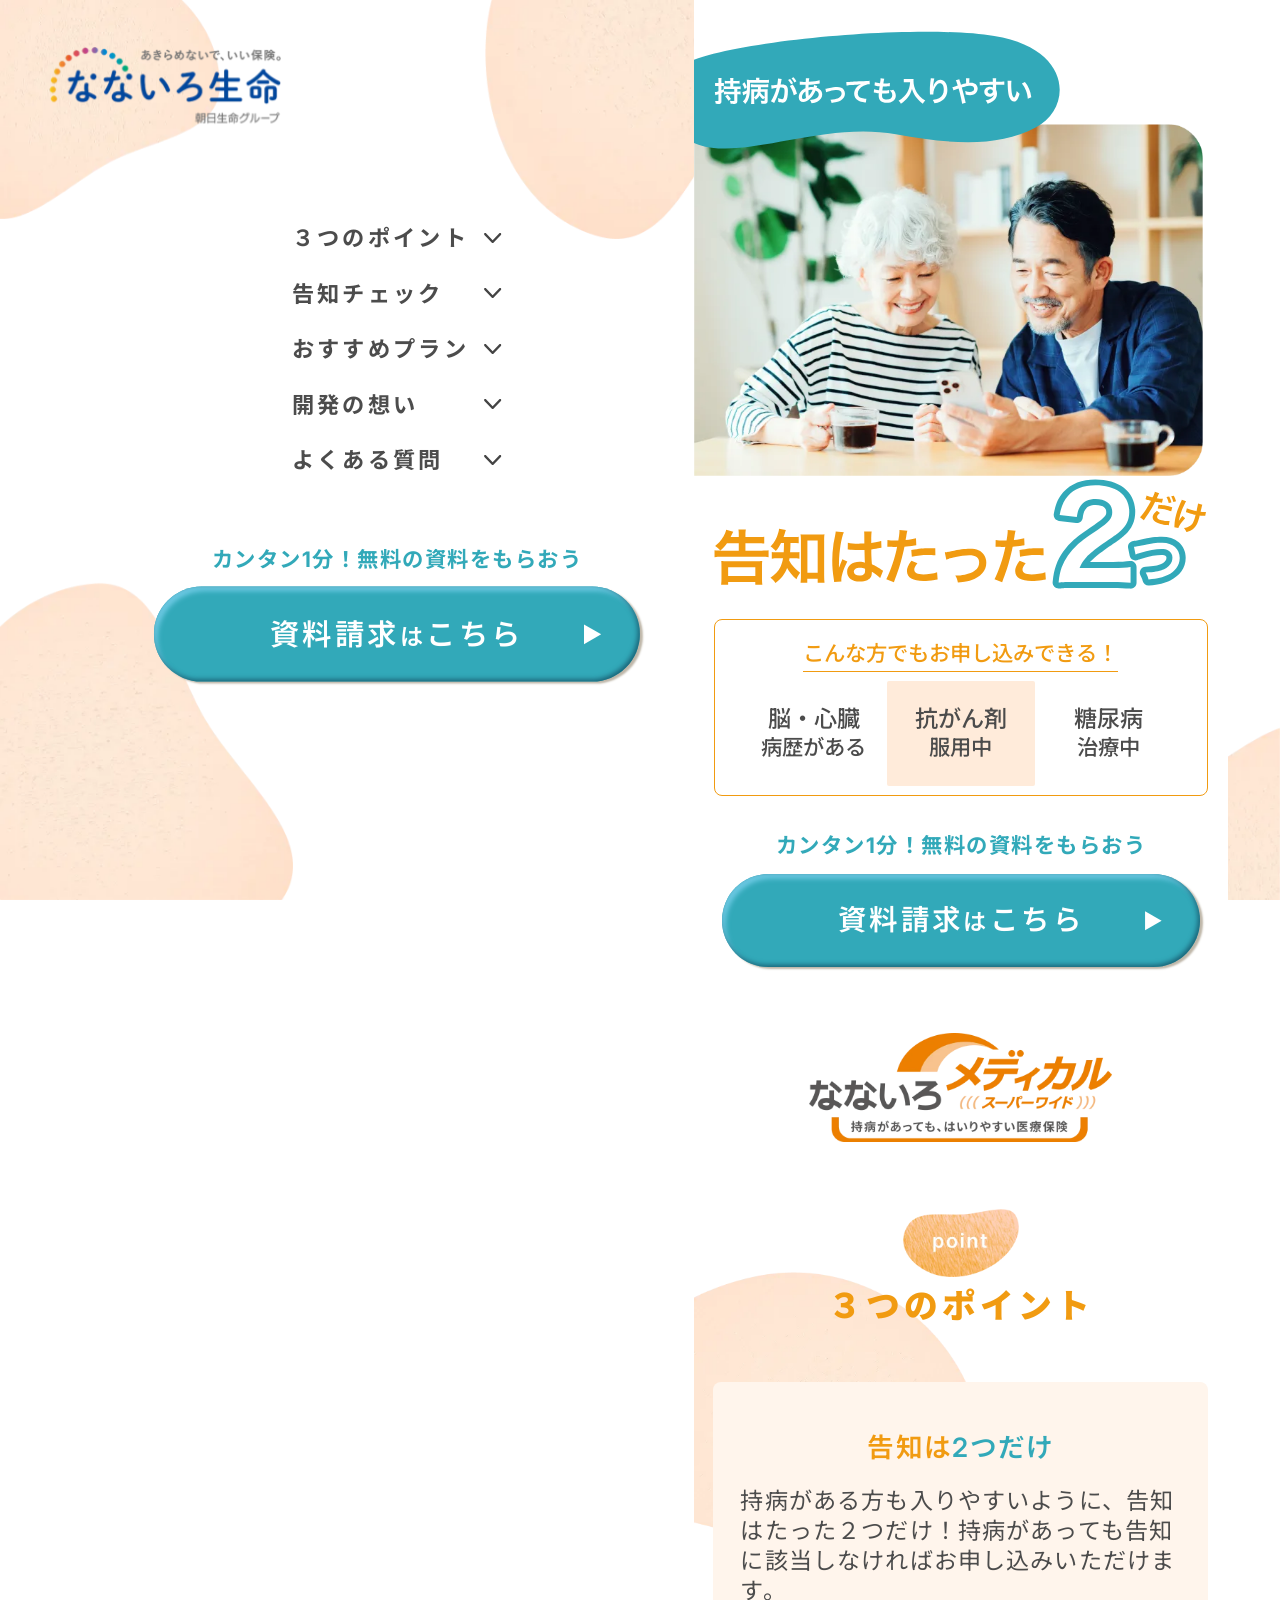
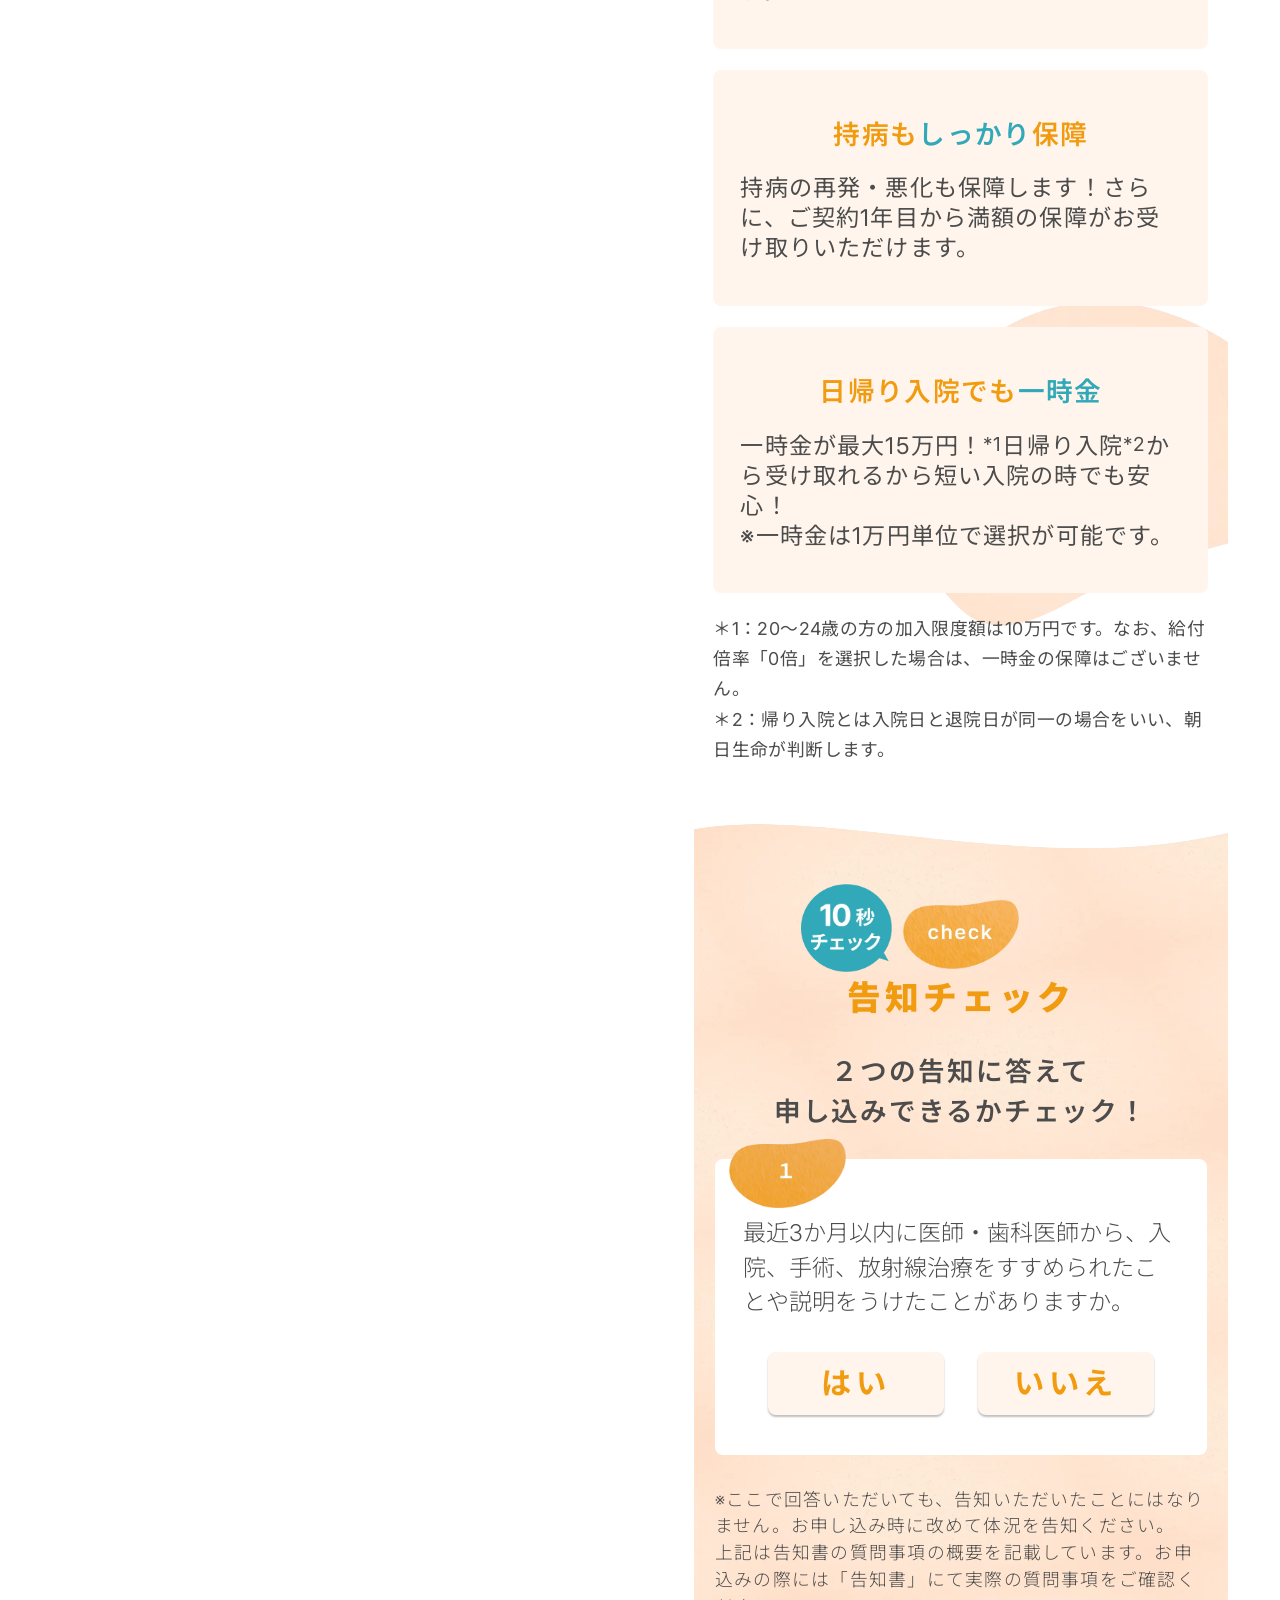
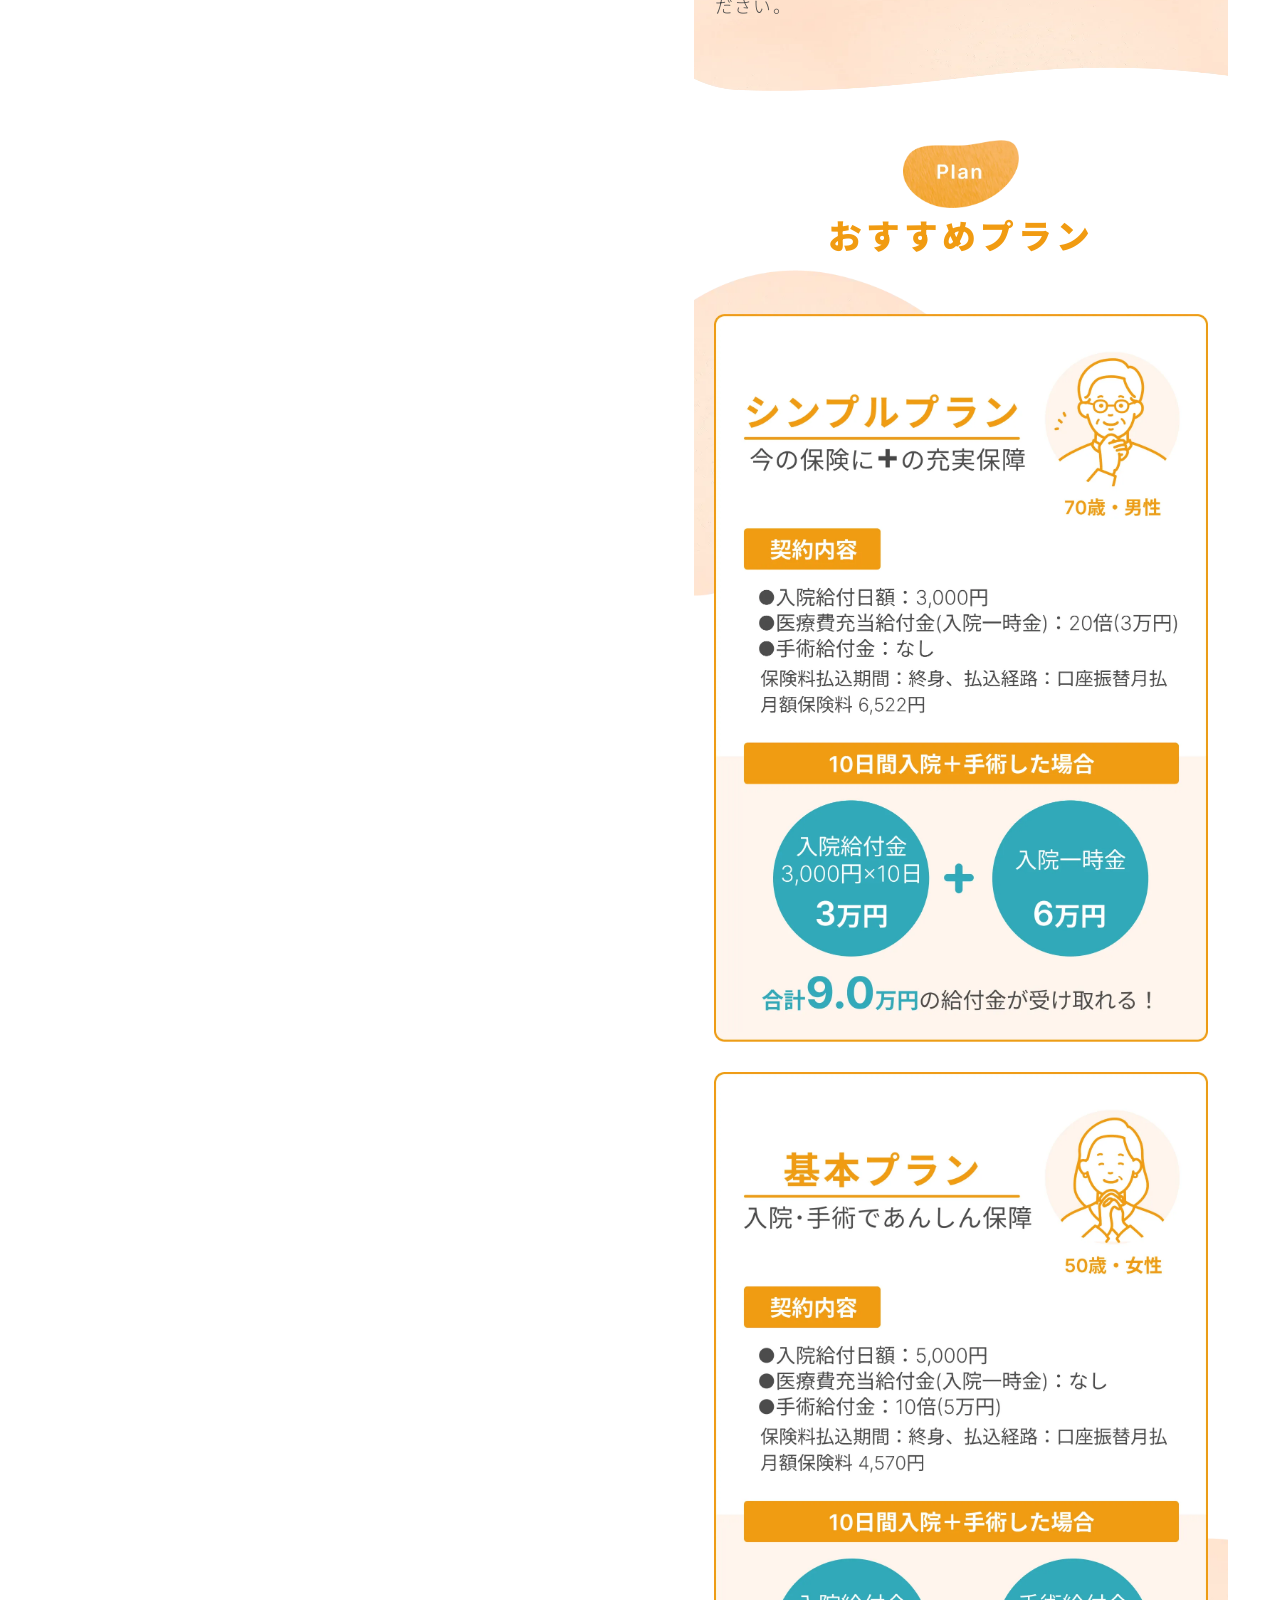
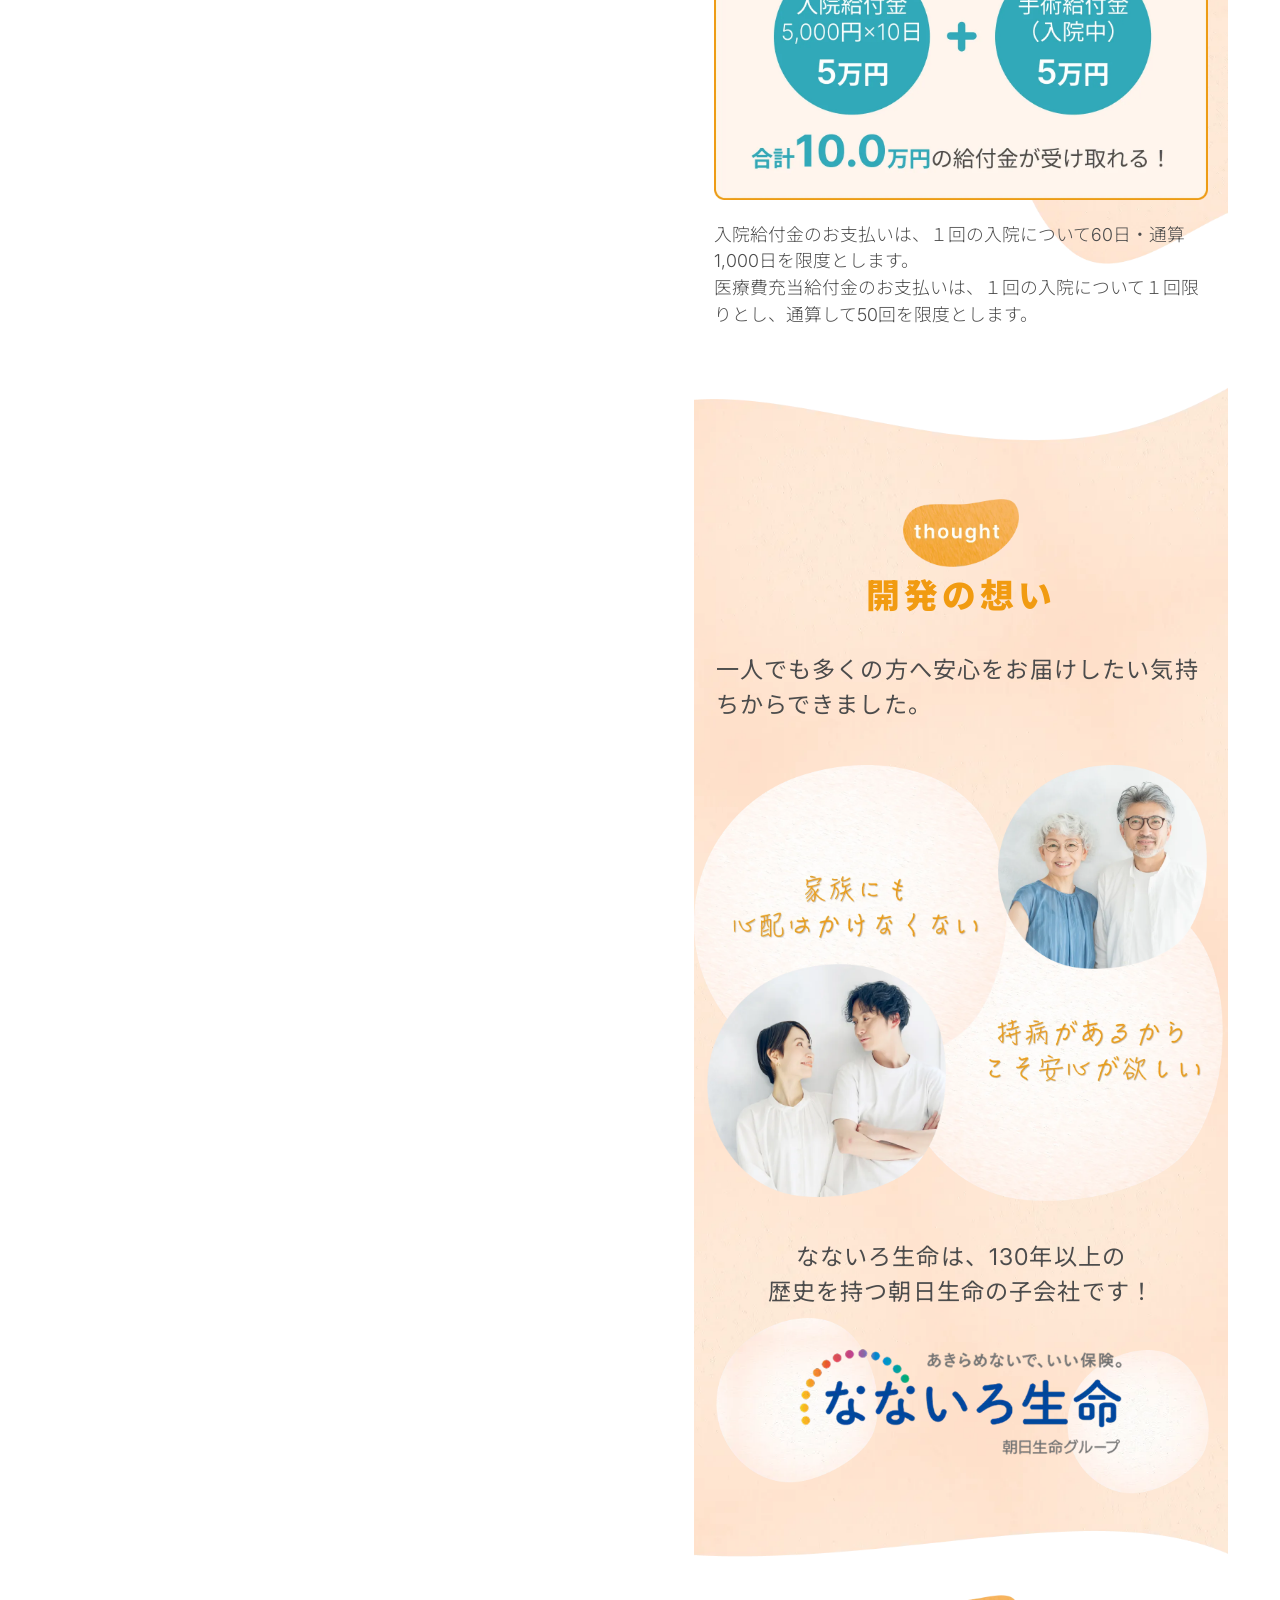
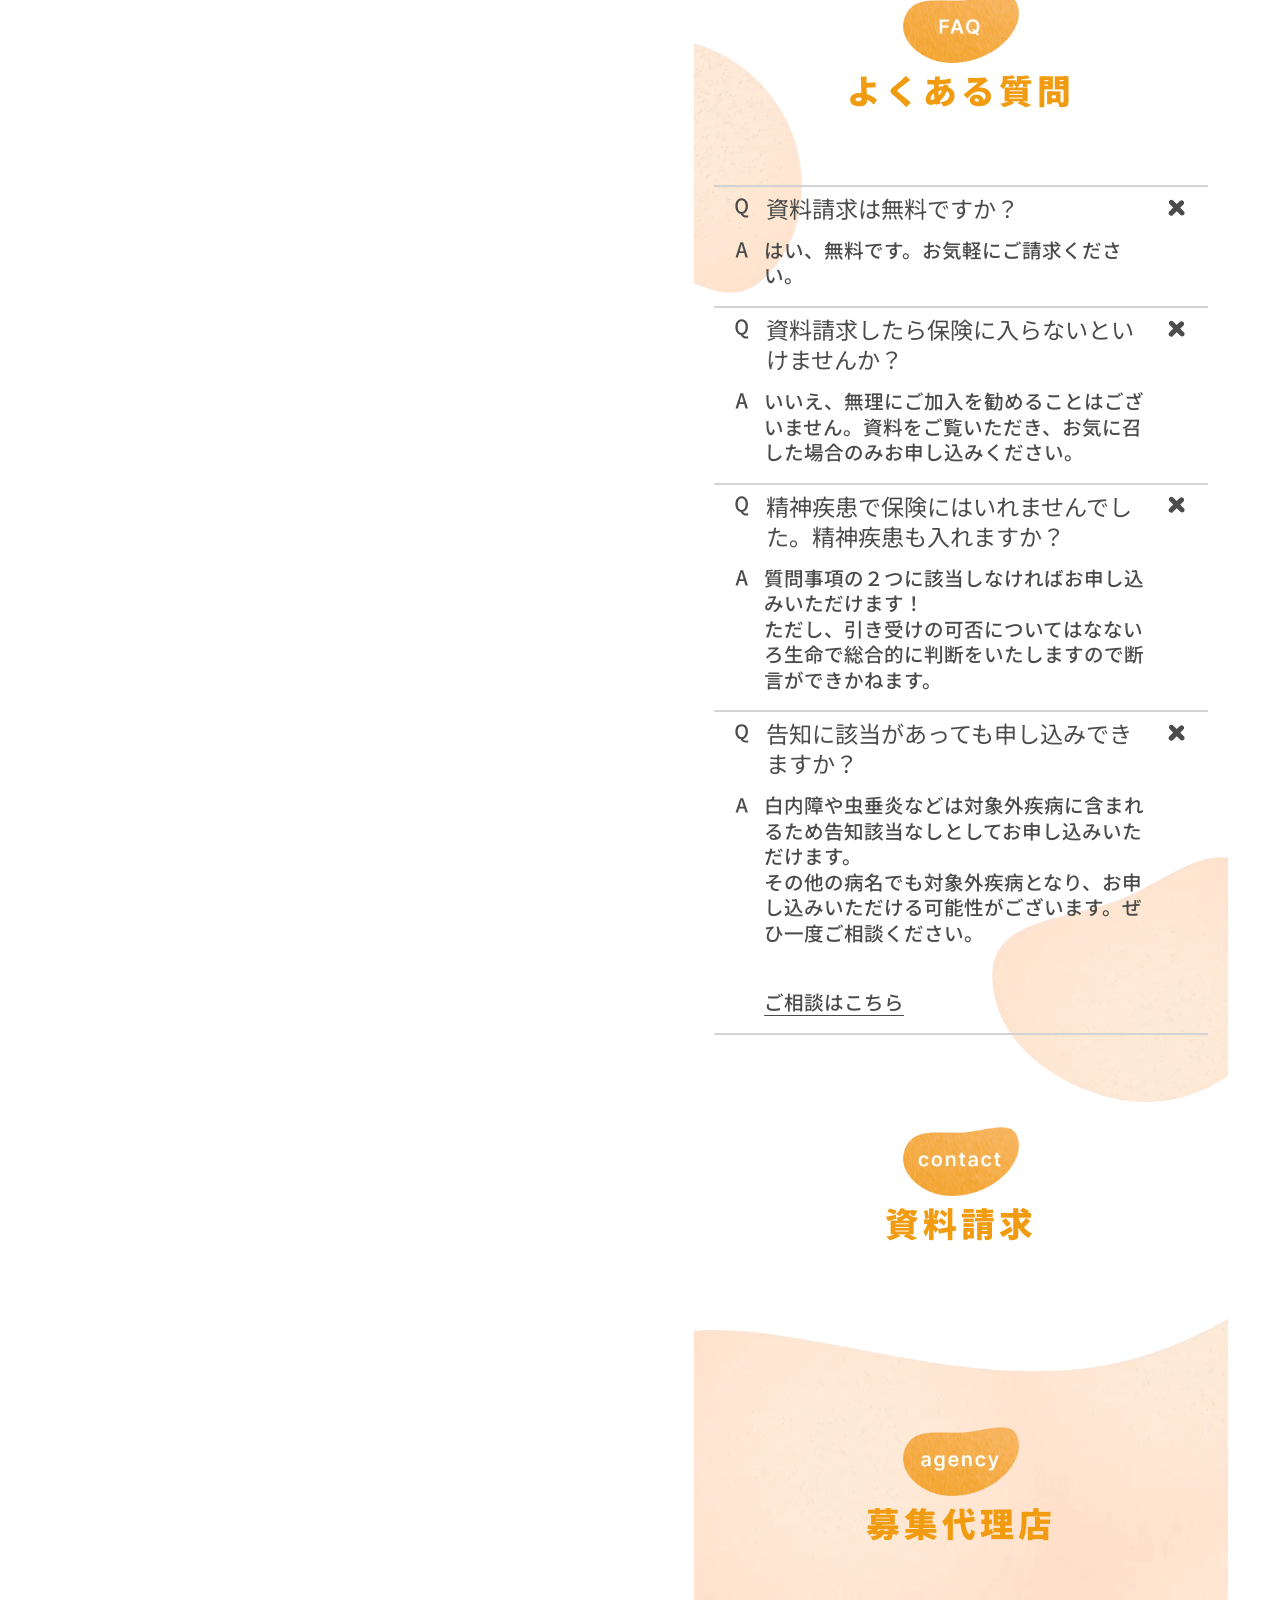
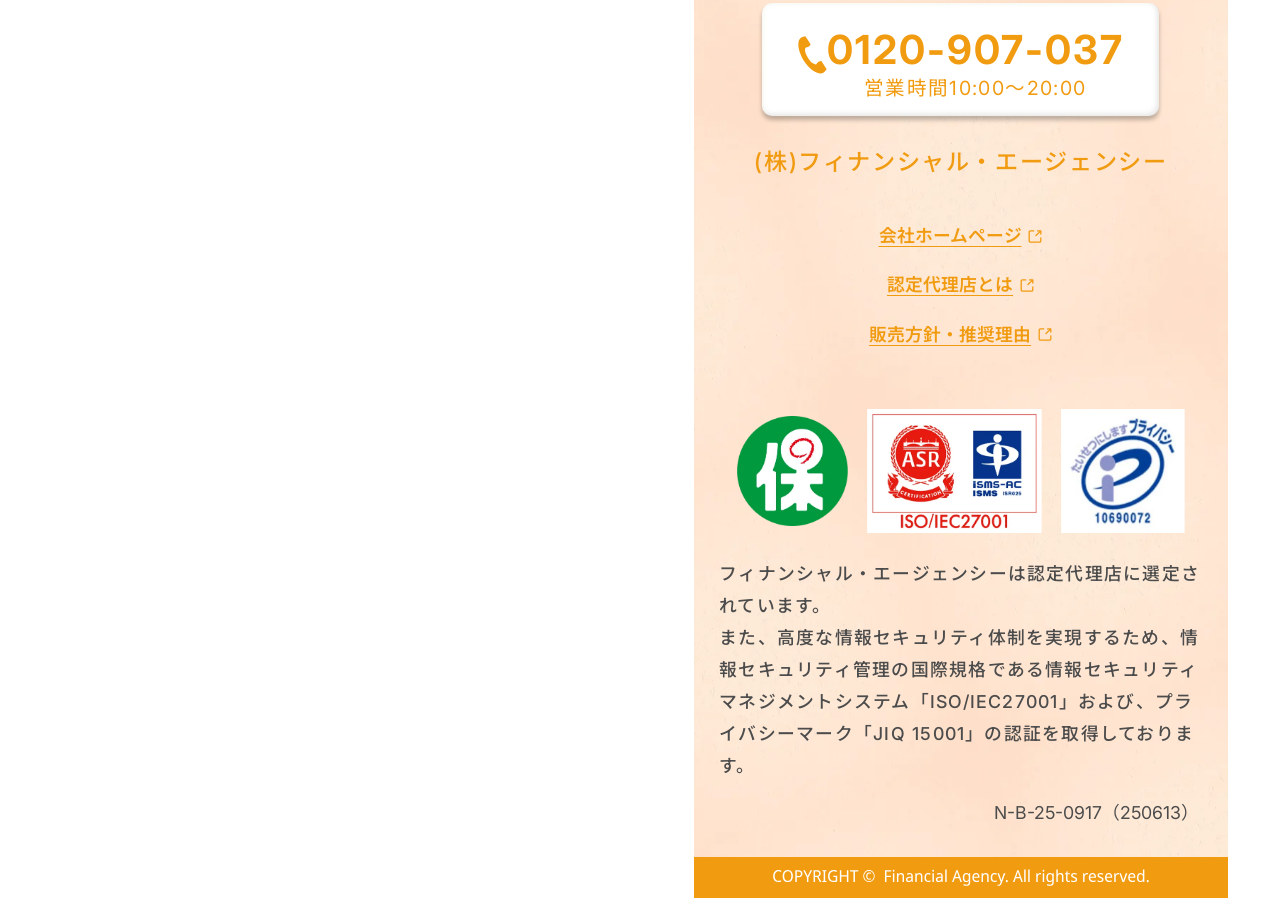
==== index.html @ c4c7c703 "deploy: 6bd794a7be85b2f092bf75da5734c72a1c7dd121" ====
<!doctype html>
<html lang="ja">
  <head>
    <meta charset="UTF-8" />
    <title>持病があっても入りやすい！｜2つの告知に該当がなければ申し込める！</title>
    <meta content="「持病があるから」「入院したことあるから」といった理由で保険あきらめてませんか？そういったご不安をお持ちの方にむけた医療保険ができました！まずは無料で資料請求" name="description" />
    <meta content="width=device-width,initial-scale=1" name="viewport" />
    <link href="https://www.financial-agency.com/service/medical_superwide-relief/" rel="canonical" />
    <!-- OGP -->
    <meta content="https://www.financial-agency.com/service/medical_superwide-relief/" property="og:url" />
    <meta content="「持病があるから」「入院したことあるから」といった理由で保険あきらめてませんか？そういったご不安をお持ちの方にむけた医療保険ができました！まずは無料で資料請求" property="og:description" />
    <meta content="持病があっても入りやすい！｜2つの告知に該当がなければ申し込める！" property="og:site_name" />
    <meta content="持病があっても入りやすい！｜2つの告知に該当がなければ申し込める！" property="og:title" />
    <meta content="website" property="og:type" />
    <meta content="images/og-image.png" property="og:image" />
    <meta content="ja_JP" property="og:locale" />
    <!-- favicon -->
    <link rel="shortcut icon" href="images/favicon.ico" />
    <link rel="icon" type="image/webp" sizes="32x32" href="images/favicon.webp" />
    <!-- css/js -->
    <link rel="preconnect" href="https://fonts.googleapis.com" />
    <link rel="preconnect" href="https://fonts.gstatic.com" crossorigin />
    <link href="https://fonts.googleapis.com/css2?family=Inter:wght@300;400;500;600;700&family=Noto+Sans+JP:wght@400;700&display=swap" rel="stylesheet" />
  <link href="style.css" rel="stylesheet"></head>
  <body>
    <div class="l-wrapper">
      <header class="l-header">
        <a href="https://www.nanairolife.co.jp/" target="_blank" rel="noopener" class="l-header__logo">
          <picture>
            <source srcset="images/webp/logo_nanairo.webp" type="image/webp" />
            <img src="images/logo_nanairo.png" alt="なないろ生命" width="236" height="83" />
          </picture>
        </a>
      </header>
      <div class="l-bg l-bg--left-top no-sp" aria-hidden="true">
        <picture>
          <source srcset="images/webp/pc_bg1.webp" type="image/webp" />
          <img src="images/pc_bg1.png" alt="背景画像" width="248" height="246" />
        </picture>
      </div>
      <div class="l-bg l-bg--right-top no-sp" aria-hidden="true">
        <picture>
          <source srcset="images/webp/pc_bg2.webp" type="image/webp" />
          <img src="images/pc_bg2.png" alt="背景画像" width="395" height="269" />
        </picture>
      </div>
      <div class="l-bg l-bg--left-bottom no-sp" aria-hidden="true">
        <picture>
          <source srcset="images/webp/pc_bg3.webp" type="image/webp" />
          <img src="images/pc_bg3.png" alt="背景画像" width="330" height="357" />
        </picture>
      </div>
      <div class="l-bg l-bg--right-bottom no-sp" aria-hidden="true">
        <picture>
          <source srcset="images/webp/pc_bg4.webp" type="image/webp" />
          <img src="images/pc_bg4.png" alt="背景画像" width="227" height="198" />
        </picture>
      </div>
      <div class="l-nav no-sp">
        <div class="l-nav__inner">
          <ul class="l-nav__list">
            <li class="l-nav__list-item">
              <a href="#point" class="l-nav__list-item-link">
                <span class="l-nav__list-item-link-text">３つのポイント</span>
                <span class="l-nav__list-item-link-arrow"><img src="images/nav_arrow.svg" alt="下矢印" width="21" height="12" /></span>
              </a>
            </li>
            <li class="l-nav__list-item">
              <a href="#check" class="l-nav__list-item-link">
                <span class="l-nav__list-item-link-text">告知チェック</span>
                <span class="l-nav__list-item-link-arrow"><img src="images/nav_arrow.svg" alt="下矢印" width="21" height="12" /></span>
              </a>
            </li>
            <li class="l-nav__list-item">
              <a href="#plan" class="l-nav__list-item-link">
                <span class="l-nav__list-item-link-text">おすすめプラン</span>
                <span class="l-nav__list-item-link-arrow"><img src="images/nav_arrow.svg" alt="下矢印" width="21" height="12" /></span>
              </a>
            </li>
            <li class="l-nav__list-item">
              <a href="#thought" class="l-nav__list-item-link">
                <span class="l-nav__list-item-link-text">開発の想い</span>
                <span class="l-nav__list-item-link-arrow"><img src="images/nav_arrow.svg" alt="下矢印" width="21" height="12" /></span>
              </a>
            </li>
            <li class="l-nav__list-item">
              <a href="#faq" class="l-nav__list-item-link">
                <span class="l-nav__list-item-link-text">よくある質問</span>
                <span class="l-nav__list-item-link-arrow"><img src="images/nav_arrow.svg" alt="下矢印" width="21" height="12" /></span>
              </a>
            </li>
          </ul>
          <div class="l-nav__cta">
            <p class="l-nav__cta-heading">カンタン1分！無料の資料をもらおう</p>
            <a href="#contact" class="l-nav__cta-button">
              <div class="l-nav__cta-button-outer">
                <div class="l-nav__cta-button-inner">
                  <p class="l-nav__cta-button-text">
                    資料請求<span class="l-nav__cta-button-text-small">は</span>こちら
                  </p>
                  <div class="l-nav__cta-button-arrow">
                    <svg width="22" height="26" viewBox="0 0 22 26" fill="none" xmlns="http://www.w3.org/2000/svg">
                      <path d="M21.418 12.7657L0.0926819 0.45356V25.0779L21.418 12.7657Z" fill="white" />
                    </svg>
                  </div>
                </div>
              </div>
            </a>
          </div>
        </div>
      </div>
      <div class="c-cta c-cta--sticky c-cta-sp no-pc">
        <p class="c-cta__heading">カンタン1分！無料の資料をもらおう</p>
        <a href="#contact" class="c-cta__button">
          <div class="c-cta__button-outer">
            <div class="c-cta__button-inner">
              <p class="c-cta__button-text">
                資料請求<span class="c-cta__button-text-small">は</span>こちら
              </p>
              <div class="c-cta__button-arrow">
                <svg width="22" height="26" viewBox="0 0 22 26" fill="none" xmlns="http://www.w3.org/2000/svg">
                  <path d="M21.418 12.7657L0.0926819 0.45356V25.0779L21.418 12.7657Z" fill="white" />
                </svg>
              </div>
            </div>
          </div>
        </a>
      </div>
      <div class="l-scroll-content">
        <main class="l-main">
          <section class="l-hero">
            <div class="l-hero__bg l-hero__bg--top no-pc" aria-hidden="true">
              <picture>
                <source srcset="images/webp/hero_bg1.webp" type="image/webp" />
                <img src="images/hero_bg1.png" alt="背景模様イラスト" width="318" height="440" />
              </picture>
            </div>
            <p class="l-hero__catch"><img src="images/hero_catch.svg" alt="持病があっても入りやすい" width="516" height="180" /></p>
            <div class="l-hero__image js-load">
              <picture>
                <source srcset="images/webp/hero_img.webp" type="image/webp" />
                <img src="images/hero_img.png" alt="メイン画像" width="715" height="494" />
              </picture>
            </div>
            <h1 class="l-hero__title"><img src="images/hero_title.svg" alt="告知はたった2つだけ" width="695" height="155" /></h1>
            <div class="l-hero__feature">
              <p class="l-hero__feature-heading">こんな方でもお申し込みできる！</p>
              <div class="l-hero__feature-list">
                <div class="l-hero__feature-list-item">
                  <div class="l-hero__feature-list-item-inner">
                    <span class="l-hero__feature-list-item-strong">脳・心臓</span>
                    <br />
                    病歴がある
                  </div>
                </div>
                <div class="l-hero__feature-list-item l-hero__feature-list-item--color">
                  <div class="l-hero__feature-list-item-inner">
                    <span class="l-hero__feature-list-item-strong">抗がん剤</span>
                    <br />
                    服用中
                  </div>
                </div>
                <div class="l-hero__feature-list-item">
                  <div class="l-hero__feature-list-item-inner">
                    <span class="l-hero__feature-list-item-strong">糖尿病</span>
                    <br />
                    治療中
                  </div>
                </div>
              </div>
            </div>
            <div class="l-hero__bg l-hero__bg--bottom no-pc" aria-hidden="true">
              <picture>
                <source srcset="images/webp/hero_bg2.webp" type="image/webp" />
                <img src="images/hero_bg2.png" alt="背景模様イラスト" width="211" height="362" />
              </picture>
            </div>
          </section>
          <section class="c-cta js-scrollin">
            <p class="c-cta__heading">カンタン1分！無料の資料をもらおう</p>
            <a href="#contact" class="c-cta__button">
              <div class="c-cta__button-outer">
                <div class="c-cta__button-inner">
                  <p class="c-cta__button-text">
                    資料請求<span class="c-cta__button-text-small">は</span>こちら
                  </p>
                  <div class="c-cta__button-arrow">
                    <svg width="22" height="26" viewBox="0 0 22 26" fill="none" xmlns="http://www.w3.org/2000/svg">
                      <path d="M21.418 12.7657L0.0926819 0.45356V25.0779L21.418 12.7657Z" fill="white" />
                    </svg>
                  </div>
                </div>
              </div>
            </a>
          </section>
          <section class="l-logo js-scrollin">
            <picture>
              <source srcset="images/webp/logo_medical.webp" type="image/webp" />
              <img src="images/logo_medical.png" alt="なないろメディカルスーパーワイド" width="426" height="153" />
            </picture>
          </section>
          <section id="point" class="l-point">
            <div class="l-point__bg l-point__bg--top" aria-hidden="true">
              <picture>
                <source srcset="images/webp/point_bg1.webp" type="image/webp" />
                <img src="images/point_bg1.png" alt="背景模様イラスト" width="407" height="458" />
              </picture>
            </div>
            <h2 class="l-section__headline js-scrollin">
              <span class="l-section__headline-en">
                <picture>
                  <source srcset="images/webp/point_head.webp" type="image/webp" />
                  <img src="images/point_head.png" alt="point" width="163" height="96" />
                </picture>
              </span>
              <span class="l-section__headline-jp">３つのポイント</span>
            </h2>
            <ul class="l-point__list">
              <li class="l-point__list-item js-scrollin">
                <p class="l-point__list-heading">
                  告知は<span class="l-point__list-heading-strong">2つだけ</span>
                </p>
                <p class="l-point__list-text">持病がある方も入りやすいように、告知はたった２つだけ！持病があっても告知に該当しなければお申し込みいただけます。</p>
              </li>
              <li class="l-point__list-item js-scrollin">
                <p class="l-point__list-heading">
                  持病も<span class="l-point__list-heading-strong">しっかり</span>保障
                </p>
                <p class="l-point__list-text">持病の再発・悪化も保障します！さらに、ご契約1年目から満額の保障がお受け取りいただけます。</p>
              </li>
              <li class="l-point__list-item js-scrollin">
                <p class="l-point__list-heading">
                  日帰り入院でも<span class="l-point__list-heading-strong">一時金</span>
                </p>
                <p class="l-point__list-text">
                  一時金が最大15万円！<sup class="l-point__list-text-attention">*1</sup>日帰り入院<sup class="l-point__list-text-attention">*2</sup>から受け取れるから短い入院の時でも安心！
                  <br />
                  ※一時金は1万円単位で選択が可能です。
                </p>
              </li>
            </ul>
            <p class="l-point__attention js-scrollin">
              ＊1：20～24歳の方の加入限度額は10万円です。なお、給付倍率「0倍」を選択した場合は、一時金の保障はございません。
              <br />
              ＊2：帰り入院とは入院日と退院日が同一の場合をいい、朝日生命が判断します。
            </p>
            <div class="l-point__bg l-point__bg--bottom" aria-hidden="true">
              <picture>
                <source srcset="images/webp/point_bg2.webp" type="image/webp" />
                <img src="images/point_bg2.png" alt="背景模様イラスト" width="446" height="458" />
              </picture>
            </div>
          </section>
          <section id="check" class="l-check">
            <div class="l-check__bg" aria-hidden="true">
              <picture>
                <source srcset="images/webp/check_bg.webp" type="image/webp" />
                <img class="l-check__bg-image" src="images/check_bg.png" alt="背景模様イラスト" width="975" height="1749" />
              </picture>
            </div>
            <h2 class="l-section__headline js-scrollin">
              <span class="l-section__headline-en">
                <picture>
                  <source srcset="images/webp/check_head.webp" type="image/webp" />
                  <img src="images/check_head.png" alt="check" width="163" height="96" />
                </picture>
              </span>
              <span class="l-section__headline-jp">告知チェック</span>
              <span class="l-section__headline-pop">
                <picture>
                  <source srcset="images/webp/check_pop.webp" type="image/webp" />
                  <img src="images/check_pop.png" alt="10秒チェック" width="128" height="124" />
                </picture>
              </span>
            </h2>
            <p class="l-check__theme js-scrollin">
              ２つの告知に答えて
              <br />
              申し込みできるかチェック！
            </p>
            <div class="l-check__chart-wrapper">
              <div class="l-check__question js-scrollin">
                <p class="l-check__question-index">
                  <picture>
                    <source srcset="images/webp/check_1.webp" type="image/webp" />
                    <img src="images/check_1.png" alt="1" width="164" height="97" />
                  </picture>
                </p>
                <p class="l-check__question-item-text">最近3か月以内に医師・歯科医師から、入院、手術、放射線治療をすすめられたことや説明をうけたことがありますか。</p>
                <ul class="l-check__button">
                  <li class="l-check__button-item" data-yes="1">はい</li>
                  <li class="l-check__button-item" data-no="1">いいえ</li>
                </ul>
              </div>
              <div class="l-check__question l-check__question--hidden js-scrollin" data-no-answer="1">
                <p class="l-check__question-index">
                  <picture>
                    <source srcset="images/webp/check_2.webp" type="image/webp" />
                    <img src="images/check_2.png" alt="2" width="164" height="97" />
                  </picture>
                </p>
                <p class="l-check__question-item-text">過去1年以内に、入院をしたこと、または手術・放射線治療のいずれかをうけたことがありますか。</p>
                <ul class="l-check__button">
                  <li class="l-check__button-item" data-yes="2">はい</li>
                  <li class="l-check__button-item" data-no="2">いいえ</li>
                </ul>
              </div>
              <div class="l-check__answer l-check__chart js-scrollin" data-yes-answer="1">
                <div class="l-check__answer-arrow"><img src="images/check_arrow_bottom.svg" alt="矢印" width="391" height="62" /></div>
                <div class="l-check__answer-text">
                  <p class="l-check__answer-text-main l-check__answer-text-main--center">こちらの商品はお申込みいただけません</p>
                  <p class="l-check__answer-text-sub">詳しい健康状態をお聞かせいただくことで、別商品のご案内が可能な場合がございます。</p>
                </div>
                <div class="l-check__answer-button">
                  <a href="#contact" class="l-check__answer-button-link">
                    <span class="l-check__answer-button-link-text">相談する</span>
                    <span class="l-check__answer-button-link-arrow">
                      <svg width="22" height="26" viewBox="0 0 22 26" fill="none" xmlns="http://www.w3.org/2000/svg">
                        <path d="M21.418 12.7657L0.0926819 0.45356V25.0779L21.418 12.7657Z" fill="white" />
                      </svg>
                    </span>
                  </a>
                </div>
              </div>
              <div class="l-check__answer l-check__chart js-scrollin" data-yes-answer="2">
                <div class="l-check__answer-arrow"><img src="images/check_arrow_bottom.svg" alt="矢印" width="391" height="62" /></div>
                <div class="l-check__answer-text">
                  <p class="l-check__answer-text-main">白内障などの一部の病気やけがによる入院・手術・放射線治療は「いいえ」となる場合があります。パンフレットでご確認ください。</p>
                </div>
                <div class="l-check__answer-button">
                  <a href="#contact" class="l-check__answer-button-link">
                    <span class="l-check__answer-button-link-text">パンフレット請求</span>
                    <span class="l-check__answer-button-link-arrow">
                      <svg width="22" height="26" viewBox="0 0 22 26" fill="none" xmlns="http://www.w3.org/2000/svg">
                        <path d="M21.418 12.7657L0.0926819 0.45356V25.0779L21.418 12.7657Z" fill="white" />
                      </svg>
                    </span>
                  </a>
                </div>
              </div>
              <div class="l-check__answer l-check__chart js-scrollin" data-no-answer="2">
                <div class="l-check__answer-arrow"><img src="images/check_arrow_bottom.svg" alt="矢印" width="391" height="62" /></div>
                <div class="l-check__answer-contact">
                  <p class="l-check__answer-contact-heading">お申し込みいただけます！</p>
                  <div class="l-check__answer-button l-check__answer-button--small">
                    <a href="#contact" class="l-check__answer-button-link l-check__answer-button-link--small">
                      <span class="l-check__answer-button-link-text l-check__answer-button-link-text--small">
                        無料<span class="l-check__answer-button-link-text-small">の</span>資料請求
                      </span>
                    </a>
                  </div>
                </div>
              </div>
            </div>
            <p class="l-check__attention js-scrollin">
              ※ここで回答いただいても、告知いただいたことにはなりません。お申し込み時に改めて体況を告知ください。
              <br />
              上記は告知書の質問事項の概要を記載しています。お申込みの際には「告知書」にて実際の質問事項をご確認ください。
            </p>
          </section>
          <section id="plan" class="l-plan">
            <div class="l-plan__bg l-plan__bg--top" aria-hidden="true">
              <picture>
                <source srcset="images/webp/plan_bg1.webp" type="image/webp" />
                <img src="images/plan_bg1.png" alt="背景模様イラスト" width="429" height="458" />
              </picture>
            </div>
            <h2 class="l-section__headline js-scrollin">
              <span class="l-section__headline-en">
                <picture>
                  <source srcset="images/webp/plan_head.webp" type="image/webp" />
                  <img src="images/plan_head.png" alt="Plan" width="163" height="96" />
                </picture>
              </span>
              <span class="l-section__headline-jp">おすすめプラン</span>
            </h2>
            <ul class="l-plan__list">
              <li class="l-plan__list-item js-scrollin">
                <picture>
                  <source srcset="images/webp/plan_simple.webp" type="image/webp" />
                  <img src="images/plan_simple.png" alt="シンプルプラン" width="695" height="1022" />
                </picture>
              </li>
              <li class="l-plan__list-item js-scrollin">
                <picture>
                  <source srcset="images/webp/plan_basic.webp" type="image/webp" />
                  <img src="images/plan_basic.png" alt="基本プラン" width="695" height="1022" />
                </picture>
              </li>
            </ul>
            <div class="l-plan__bg l-plan__bg--bottom" aria-hidden="true">
              <picture>
                <source srcset="images/webp/plan_bg2.webp" type="image/webp" />
                <img src="images/plan_bg2.png" alt="背景模様イラスト" width="297" height="458" />
              </picture>
            </div>
            <p class="l-plan__attention js-scrollin">
              入院給付金のお支払いは、１回の入院について60日・通算1,000日を限度とします。
              <br />
              医療費充当給付金のお支払いは、１回の入院について１回限りとし、通算して50回を限度とします。
            </p>
          </section>
          <section id="thought" class="l-thought">
            <div class="l-thought__bg" aria-hidden="true">
              <picture>
                <source srcset="images/webp/though_bg.webp" type="image/webp" />
                <img src="images/though_bg.png" alt="背景画像" width="1310" height="717" />
              </picture>
            </div>
            <div class="l-thought__inner">
              <h2 class="l-section__headline js-scrollin">
                <span class="l-section__headline-en">
                  <picture>
                    <source srcset="images/webp/thought_head.webp" type="image/webp" />
                    <img src="images/thought_head.png" alt="thought" width="163" height="96" />
                  </picture>
                </span>
                <span class="l-section__headline-jp">開発の想い</span>
              </h2>
              <p class="l-thought__text l-thought__text--top js-scrollin">一人でも多くの方へ安心をお届けしたい気持ちからできました。</p>
              <div class="l-thought__image-box js-scrollin">
                <p class="l-thought__pop l-thought__pop--top">
                  <picture>
                    <source srcset="images/webp/thought_pop1.webp" type="image/webp" />
                    <img src="images/thought_pop1.png" alt="家族にも心配はかけたくない" width="440" height="428" />
                  </picture>
                </p>
                <p class="l-thought__pop l-thought__pop--bottom">
                  <picture>
                    <source srcset="images/webp/thought_pop2.webp" type="image/webp" />
                    <img src="images/thought_pop2.png" alt="家族にも心配はかけたくない" width="462" height="449" />
                  </picture>
                </p>
                <div class="l-thought__image l-thought__image--top">
                  <picture>
                    <source srcset="images/webp/thought_img1.webp" type="image/webp" />
                    <img src="images/thought_img1.png" alt="夫婦の写真" width="294" height="286" />
                  </picture>
                </div>
                <div class="l-thought__image l-thought__image--bottom">
                  <picture>
                    <source srcset="images/webp/thought_img2.webp" type="image/webp" />
                    <img src="images/thought_img2.png" alt="夫婦の写真" width="336" height="326" />
                  </picture>
                </div>
              </div>
              <p class="l-thought__text l-thought__text--bottom js-scrollin">
                なないろ生命は、130年以上の
                <br />
                歴史を持つ朝日生命の子会社です！
              </p>
              <div class="l-thought__list js-scrollin">
                <div class="l-thought__list-deco l-thought__list-deco--left" aria-hidden="true">
                  <picture>
                    <source srcset="images/webp/thought_deco1.webp" type="image/webp" />
                    <img src="images/thought_deco1.png" alt="円のあしらい" width="229" height="233" />
                  </picture>
                </div>
                <div class="l-thought__list-deco l-thought__list-deco--right" aria-hidden="true">
                  <picture>
                    <source srcset="images/webp/thought_deco2.webp" type="image/webp" />
                    <img src="images/thought_deco2.png" alt="円のあしらい" width="200" height="203" />
                  </picture>
                </div>
                <div class="l-thought__logo js-scrollin">
                  <picture>
                    <source srcset="images/webp/logo_nanairo.webp" type="image/webp" />
                    <img src="images/logo_nanairo.png" alt="なないろ生命" width="266" height="93" />
                  </picture>
                </div>
              </div>
            </div>
          </section>
          <section id="faq" class="l-faq">
            <div class="l-faq__bg l-faq__bg--top" aria-hidden="true">
              <picture>
                <source srcset="images/webp/faq_bg1.webp" type="image/webp" />
                <img src="images/faq_bg1.png" alt="背景模様イラスト" width="151" height="360" />
              </picture>
            </div>
            <h2 class="l-section__headline js-scrollin">
              <span class="l-section__headline-en">
                <picture>
                  <source srcset="images/webp/faq_head.webp" type="image/webp" />
                  <img src="images/faq_head.png" alt="faq" width="163" height="96" />
                </picture>
              </span>
              <span class="l-section__headline-jp">よくある質問</span>
            </h2>
            <div class="l-faq__list js-scrollin">
              <details class="l-faq__list-item" open>
                <summary class="l-faq__question">
                  <span class="l-faq__question-icon"><img src="images/faq_q.svg" alt="Q" width="22" height="30" /></span>
                  <span class="l-faq__question-text">資料請求は無料ですか？</span>
                  <span class="l-faq__question-close"><img src="images/faq_plus.svg" alt="閉じるアイコン" width="32" height="31" /></span>
                </summary>
                <div class="l-faq__answer">
                  <p class="l-faq__answer-icon"><img src="images/faq_a.svg" alt="A" width="20" height="24" /></p>
                  <p class="l-faq__answer-text">はい、無料です。お気軽にご請求ください。</p>
                </div>
              </details>
              <details class="l-faq__list-item" open>
                <summary class="l-faq__question">
                  <span class="l-faq__question-icon"><img src="images/faq_q.svg" alt="Q" width="22" height="30" /></span>
                  <span class="l-faq__question-text">資料請求したら保険に入らないといけませんか？</span>
                  <span class="l-faq__question-close"><img src="images/faq_plus.svg" alt="閉じるアイコン" width="32" height="31" /></span>
                </summary>
                <div class="l-faq__answer">
                  <p class="l-faq__answer-icon"><img src="images/faq_a.svg" alt="A" width="20" height="24" /></p>
                  <p class="l-faq__answer-text">いいえ、無理にご加入を勧めることはございません。資料をご覧いただき、お気に召した場合のみお申し込みください。</p>
                </div>
              </details>
              <details class="l-faq__list-item" open>
                <summary class="l-faq__question">
                  <span class="l-faq__question-icon"><img src="images/faq_q.svg" alt="Q" width="22" height="30" /></span>
                  <span class="l-faq__question-text">精神疾患で保険にはいれませんでした。精神疾患も入れますか？</span>
                  <span class="l-faq__question-close"><img src="images/faq_plus.svg" alt="閉じるアイコン" width="32" height="31" /></span>
                </summary>
                <div class="l-faq__answer">
                  <p class="l-faq__answer-icon"><img src="images/faq_a.svg" alt="A" width="20" height="24" /></p>
                  <p class="l-faq__answer-text">
                    質問事項の２つに該当しなければお申し込みいただけます！
                    <br />
                    ただし、引き受けの可否についてはなないろ生命で総合的に判断をいたしますので断言ができかねます。
                  </p>
                </div>
              </details>
              <details class="l-faq__list-item" open>
                <summary class="l-faq__question">
                  <span class="l-faq__question-icon"><img src="images/faq_q.svg" alt="Q" width="22" height="30" /></span>
                  <span class="l-faq__question-text">告知に該当があっても申し込みできますか？</span>
                  <span class="l-faq__question-close"><img src="images/faq_plus.svg" alt="閉じるアイコン" width="32" height="31" /></span>
                </summary>
                <div class="l-faq__answer">
                  <p class="l-faq__answer-icon"><img src="images/faq_a.svg" alt="A" width="20" height="24" /></p>
                  <p class="l-faq__answer-text">
                    白内障や虫垂炎などは対象外疾病に含まれるため告知該当なしとしてお申し込みいただけます。
                    <br />
                    その他の病名でも対象外疾病となり、お申し込みいただける可能性がございます。ぜひ一度ご相談ください。
                    <br />
                    <a href="#contact" class="l-faq__answer-link">ご相談はこちら</a>
                  </p>
                </div>
              </details>
            </div>
            <div class="l-faq__bg l-faq__bg--bottom" aria-hidden="true">
              <picture>
                <source srcset="images/webp/faq_bg2.webp" type="image/webp" />
                <img src="images/faq_bg2.png" alt="背景模様イラスト" width="331" height="344" />
              </picture>
            </div>
          </section>
          <section id="contact" class="l-contact js-scrollin">
            <h2 class="l-section__headline js-scrollin">
              <span class="l-section__headline-en">
                <picture>
                  <source srcset="images/webp/contact_head.webp" type="image/webp" />
                  <img src="images/contact_head.png" alt="contact" width="163" height="96" />
                </picture>
              </span>
              <span class="l-section__headline-jp">資料請求</span>
            </h2>
            <div class="formrun-embed" data-formrun-form="@project-planning-ZLMIgFI1TAd4F3xwNlMt" data-formrun-redirect="true"></div>
          </section>
        </main>
        <footer class="l-footer">
          <div class="l-footer__bg" aria-hidden="true">
            <picture>
              <source srcset="images/webp/though_bg.webp" type="image/webp" />
              <img src="images/though_bg.png" alt="背景画像" width="1310" height="717" />
            </picture>
          </div>
          <div class="l-footer__inner">
            <h2 class="l-section__headline js-scrollin">
              <span class="l-section__headline-en">
                <picture>
                  <source srcset="images/webp/agency_head.webp" type="image/webp" />
                  <img src="images/agency_head.png" alt="contact" width="163" height="96" />
                </picture>
              </span>
              <span class="l-section__headline-jp">募集代理店</span>
            </h2>
            <div class="l-footer__tel">
              <a href="tel:0120-907-037" class="l-footer__tel-link">
                <span class="l-footer__tel-link-inner">
                  <span class="l-footer__tel-icon"><img src="images/footer_tel.svg" alt="電話のアイコン" width="40" height="53" /></span>
                  <span class="l-footer__tel-text">
                    <span class="l-footer__tel-number">0120-907-037</span>
                    <span class="l-footer__tel-date">営業時間10:00〜20:00</span>
                  </span>
                </span>
              </a>
            </div>
            <p class="l-footer__company">(株)フィナンシャル・エージェンシー</p>
            <ul class="l-footer__link-list">
              <li class="l-footer__link-list-item">
                <a href="https://www.financial-agency.com/" target="_blank" rel="noopener" class="l-footer__link">
                  <span class="l-footer__link-text">会社ホームページ</span>
                  <span class="l-footer__link-icon"><img src="images/footer_tab.svg" alt="別タブアイコン" width="33" height="32" /></span>
                </a>
              </li>
              <li class="l-footer__link-list-item">
                <a href="https://www.seiho.or.jp/quality_result/" target="_blank" rel="noopener" class="l-footer__link">
                  <span class="l-footer__link-text">認定代理店とは</span>
                  <span class="l-footer__link-icon"><img src="images/footer_tab.svg" alt="別タブアイコン" width="33" height="32" /></span>
                </a>
              </li>
              <li class="l-footer__link-list-item">
                <a href="" target="_blank" rel="noopener" class="l-footer__link">
                  <span class="l-footer__link-text">販売方針・推奨理由</span>
                  <span class="l-footer__link-icon"><img src="images/footer_tab.svg" alt="別タブアイコン" width="33" height="32" /></span>
                </a>
              </li>
            </ul>
            <div class="l-footer__logo">
              <div class="l-footer__logo-image l-footer__logo-image--hoken">
                <picture>
                  <source srcset="images/webp/footer_logo1.webp" type="image/webp" />
                  <img src="images/footer_logo1.png" alt="生命保険協会マーク" width="156" height="156" />
                </picture>
              </div>
              <div class="l-footer__logo-image l-footer__logo-image--asr">
                <picture>
                  <source srcset="images/webp/footer_logo2.webp" type="image/webp" />
                  <img src="images/footer_logo2.png" alt="ASR審査登録規則マーク" width="245" height="174" />
                </picture>
              </div>
              <div class="l-footer__logo-image l-footer__logo-image--privacy">
                <picture>
                  <source srcset="images/webp/footer_logo3.webp" type="image/webp" />
                  <img src="images/footer_logo3.png" alt="プライバシーマーク" width="174" height="174" />
                </picture>
              </div>
            </div>
            <p class="l-footer__attention">
              フィナンシャル・エージェンシーは認定代理店に選定されています。
              <br />
              また、高度な情報セキュリティ体制を実現するため、情報セキュリティ管理の国際規格である情報セキュリティマネジメントシステム「ISO/IEC27001」および、プライバシーマーク「JIQ 15001」の認証を取得しております。
            </p>
            <p class="l-footer__text">N-B-25-0917（250613）</p>
            <p class="l-footer__copyright">
              <span class="l-footer__copyright-inner"><img src="images/footer_copyright.svg" alt="COPYRIGHT © Financial Agency. All rights reserved." width="526" height="24" /></span>
            </p>
          </div>
        </footer>
      </div>
    </div>
    <script src="https://sdk.form.run/js/v2/embed.js"></script>
  <script defer src="bundle.js"></script></body>
</html>
---- style.css ----
:root {
  /* font */
  --font-inter: 'Inter', 'Noto Sans JP', 'Hiragino Kaku Gothic ProN', meiryo, sans-serif;
  --font-noto: 'Noto Sans JP', sans-serif;
  --base-text-unit: 16;
  --rem-ratio: calc(1rem / var(--base-text-unit));
  --font-light: 300;
  --font-normal: 400;
  --font-medium: 500;
  --font-semibold: 600;
  --font-bold: 700;
  --font-black: 900;
  --leading-initial: 1;
  --leading-tight: 1.3;
  --leading-snug: 1.5;
  --leading-normal: 1.7;
  --leading-relaxed: 1.8;
  --leading-loose: 2;
  --tracking-tight: 0.02em;
  --tracking-normal: 0.05em;
  --tracking-medium: 0.07em;
  --tracking-relaxed: 0.12em;
  --tracking-loose: 0.15em;

  /* size */
  --layout-width-min: 375;
  --layout-width-max: 1440;
  --layout-width-sp: 750;
  --layout-height: 937;
  --fluid-ratio-min: calc(1 / var(--layout-width-min) * 100dvi);
  --fluid-ratio-max: calc(1 / var(--layout-width-max) * 100dvi);
  --aspect-video: 16/9;
  --aspect-thumbnail: 1.91/1;
  --rounded-xs: 2px;
  --rounded-s: 4px;
  --rounded-m: 8px;
  --rounded-sl: 10px;
  --rounded-28: 14px;
  --rounded-l: 30px;
  --rounded-80: 40px;
  --rounded-62: 62px;

  /* color */
  --color-grayscale-0: #fff;
  --color-grayscale-250: #d3d3d3;
  --color-grayscale-500: #4c4c4c;
  --color-grayscale-1000: #000;
  --color-orangescale-0: #fff5ec;
  --color-orangescale-500: #ffebda;
  --color-orangescale-1000: #f19b11;
  --color-bluescale-0: #32a9b9;
  --background-base: var(--color-grayscale-0);
  --background-orange: var(--color-orangescale-500);
  --background-cta: color-mix(in srgb, var(--color-grayscale-0) 50%, transparent);
  --background-point: var(--color-orangescale-0);
  --border-faq: var(--color-grayscale-250);
  --font-base: var(--color-grayscale-500);
  --font-white: var(--color-grayscale-0);
  --underline-base: color-mix(in srgb, currentcolor, transparent 40%);
  --color-orange: var(--color-orangescale-1000);
  --color-blue: var(--color-bluescale-0);
  --shadow-cta: 3px 2px 2px 0 rgba(191 183 169 / 100%);
  --shadow-cta-left-inset: inset 3.5px 4.5px 5px 0 rgb(109 202 228 / 100%);
  --shadow-cta-right-inset: inset -2px -2px 5px 0 rgb(26 98 118 / 100%);
  --shadow-tel: 0 4px 4px 0 rgba(0 0 0 / 25%);
  --shadow-tel-left-inset: inset 2px 2px 5px 0 rgba(245 243 229 / 25%);
  --shadow-tel-right-inset: inset -2px -2px 5px 0 rgba(157 155 155 / 25%);
  --shadow-check: 0 2px 2px 0 rgba(0 0 0 / 25%);

  /* z-index */
  --back-z-index: -1;
  --default-z-index: 1;
  --front-z-index: 2;
  --menu-z-index: 3;

  /* motion time */
  --speed-quick: 0.3s;
  --speed-normal: 0.5s;
  --speed-slow: 1s;
  --speed-over-slow: 2s;
}

* {
  box-sizing: border-box;
  min-inline-size: 0;
  border-width: 0;
  border-style: solid;
}

:where(:root) {
  background-color: var(--background-base);
  color: var(--font-base);
  font-family: var(--font-inter);
  font-style: unset;
  font-size: 100%;
  font-weight: var(--font-medium);
  font-feature-settings: 'pkna';
  text-align: start;
  line-height: var(--leading-normal);
  text-spacing-trim: trim-start;
  word-break: initial;
  line-break: strict;
  overflow-wrap: anywhere;
  hyphens: auto;
  /* stylelint-disable-next-line property-no-vendor-prefix */
  -webkit-text-size-adjust: 100%;
  text-size-adjust: 100%;
  -webkit-tap-highlight-color: transparent;
}

:where(body) {
  min-block-size: 100svb;
  margin: unset;
}

:where(h1, h2, h3, h4, h5, h6) {
  margin-block: unset;
  font-size: unset;
}

:where(:any-link) {
  color: unset;
  text-decoration-line: none;
  text-decoration-thickness: from-font;
  text-decoration-color: var(--underline-base);
  text-underline-offset: 0.25em;
}

::file-selector-button,
:where(button, label[for], select, [role='tab'], [role='button']) {
  cursor: pointer;
}

::file-selector-button,
:where(button) {
  inline-size: fit-content;
  touch-action: manipulation;
}

::file-selector-button,
:where(button, input, select, textarea) {
  padding: unset;
  border-width: 1px;
  border-color: transparent;
  border-radius: unset;
  background-color: unset;
  color: unset;
  font: unset;
  vertical-align: middle;
  letter-spacing: unset;
  text-align: unset;
  text-transform: unset;
  appearance: unset;
}

:where(ul, ol) {
  padding-inline-start: unset;
  list-style-type: '';
}

:where(p, blockquote, figure, pre, address, ul, ol, dl) {
  margin-block: unset;
}

:where(figure) {
  margin-inline: unset;
}

:where(img, video, canvas, audio, iframe, embed, object) {
  display: block flow;
  vertical-align: middle;
}

:where(img, svg, video) {
  max-inline-size: 100%;
  block-size: auto;
  object-fit: cover;
}

:where(img, svg) {
  inline-size: 100%;
  block-size: auto;
  object-fit: cover;
}

:where(dialog) {
  overflow: unset;
  inline-size: unset;
  block-size: unset;
  max-inline-size: unset;
  max-block-size: unset;
  padding: unset;
  background-color: unset;
  color: unset;
}

:where(em) {
  font-style: normal;
}

:where(fieldset) {
  margin: unset;
  padding: unset;
  border: unset;
}

:where(summary) {
  list-style: none;
}

summary::-webkit-details-marker {
  display: none;
}

.js-scrollin {
  opacity: 0;
  translate: 0 12px;
}

.js-scrollin.is-inview {
  opacity: 1;
  translate: 0;
  transition:
    opacity 0.4s ease,
    translate 0.4s ease;
}

.l-bg {
  animation: floating 2s ease-in-out infinite alternate-reverse;
}

.l-thought__pop--top {
  animation: floating 2.5s ease-in-out infinite alternate-reverse;
}

.l-thought__pop--bottom {
  animation: floating-bottom 2.5s ease-in-out infinite alternate-reverse;
}

@keyframes floating {
  0% {
    translate: 0;
  }

  100% {
    translate: 5px -8px;
  }
}

@keyframes floating-bottom {
  0% {
    translate: 0;
  }

  100% {
    translate: 5px 8px;
  }
}

/* stylelint-disable selector-max-id, declaration-no-important */
.no-sp {
  display: none !important;
}

.no-pc {
  display: grid !important;
}

@media only screen and (min-width: 768px) {
  .no-sp {
    display: grid !important;
  }

  .no-pc {
    display: none !important;
  }
}
/* stylelint-enable selector-max-id, declaration-no-important */

.c-cta {
  z-index: var(--menu-z-index);
  position: relative;
  padding-block: calc(13 / var(--layout-width-sp) * 100%) calc(23 / var(--layout-width-sp) * 100%);
  background-color: var(--background-cta);
}

.c-cta--sticky {
  position: fixed;
  inset-block-end: 0;
  inset-inline-start: 50%;
  inline-size: 100%;
  translate: -50% 15px;
  opacity: 0;
  visibility: hidden;
  transition:
    opacity 0.3s ease,
    visibility 0.3s ease,
    translate 0.3s ease;
}

.c-cta-sp--fixed {
  translate: -50%;
  opacity: 1;
  visibility: visible;
}

.c-cta__heading {
  font-weight: var(--font-bold);
  font-size: calc(15 * var(--rem-ratio));
  color: var(--color-blue);
  text-align: center;
  letter-spacing: var(--tracking-medium);
}

.c-cta__button {
  --aspect-cta-button: 673/131;

  position: relative;
  display: block;
  inline-size: calc(673 / var(--layout-width-sp) * 100%);
  aspect-ratio: var(--aspect-cta-button);
  margin: calc(15 / var(--layout-width-sp) * 100%) auto 0;
  background-color: var(--color-blue);
  border-radius: var(--rounded-62);
  box-shadow: var(--shadow-cta);
}

.c-cta__button-outer {
  block-size: 100%;
  border-radius: var(--rounded-62);
  box-shadow: var(--shadow-cta-left-inset);
}

.c-cta__button-inner {
  display: flex;
  justify-content: center;
  align-items: center;
  block-size: 100%;
  border-radius: var(--rounded-62);
  box-shadow: var(--shadow-cta-right-inset);
}

.c-cta__button-text {
  font-weight: var(--font-semibold);
  font-size: calc(40 / var(--layout-width-sp) * 100vw);
  color: var(--font-white);
  letter-spacing: var(--tracking-relaxed);
}

.c-cta__button-text-small {
  font-size: calc(33 / var(--layout-width-sp) * 100vw);
}

.c-cta__button-arrow {
  position: absolute;
  inset-block-start: 50%;
  inset-inline-end: calc((54 / 673) * 100%);
  display: flex;
  justify-content: center;
  align-items: center;
  inline-size: calc((24 / 673) * 100%);
  translate: 0 -50%;
}

@media screen and (min-width: 768px) {
  .c-cta__heading {
    font-size: min(calc(24 / var(--layout-width-max) * 100vw), calc(24 * var(--rem-ratio)));
  }

  .c-cta__button {
    transition: opacity 0.3s ease;
  }

  .c-cta__button-text-small {
    font-size: min(calc(26 / var(--layout-width-max) * 100vw), calc(26 * (var(--rem-ratio))));
  }

  .c-cta__button-text {
    font-size: min(calc(32 / var(--layout-width-max) * 100vw), calc(32 * var(--rem-ratio)));
  }
}

@media (any-hover: hover) {
  .c-cta__button:hover {
    opacity: 0.6;
  }
}

/* layout */

.l-wrapper {
  overflow: hidden;
}

/* header */
.l-header {
  z-index: var(--front-z-index);
  position: relative;
  padding: calc(15 / var(--layout-width-sp) * 100%) calc(33 / var(--layout-width-sp) * 100%);
  background-color: var(--background-base);
}

.l-header__logo {
  display: block;
  inline-size: calc(236 / var(--layout-width-sp) * 100%);
  margin-inline-start: auto;
}

.l-scroll-content {
  z-index: var(--default-z-index);
  position: relative;
  background-color: var(--background-base);
  overflow: hidden;
}

/* hero */
.l-hero {
  z-index: var(--default-z-index);
  position: relative;
  padding-block-end: calc(31 / var(--layout-width-sp) * 100%);
  overflow: hidden;
}

.l-hero__bg {
  z-index: var(--default-z-index);
  position: absolute;
  inset-block-start: 0;
}

.l-hero__bg--top {
  inset-inline-start: 0;
  inline-size: calc(318 / var(--layout-width-sp) * 100%);
  margin-block-start: calc(-108 / var(--layout-width-sp) * 100%);
}

.l-hero__bg--bottom {
  inset-inline-end: 0;
  inline-size: calc(211 / var(--layout-width-sp) * 100%);
  margin-block-start: calc(920 / var(--layout-width-sp) * 100%);
}

.l-hero__catch {
  z-index: var(--menu-z-index);
  position: relative;
  inline-size: calc(516 / var(--layout-width-sp) * 100%);
  padding-block-start: calc(38 / var(--layout-width-sp) * 100%);
}

.l-hero__image {
  z-index: var(--front-z-index);
  position: relative;
  inline-size: calc(715 / var(--layout-width-sp) * 100%);
  margin-block-start: calc(-43 / var(--layout-width-sp) * 100%);
  clip-path: inset(0 100% 0 0);
}

.l-hero__image.js-load--loaded {
  clip-path: inset(0);
  transition: clip-path 0.85s ease-out 0.3s;
}

.l-hero__title {
  inline-size: calc(695 / var(--layout-width-sp) * 100%);
  margin: calc(4 / var(--layout-width-sp) * 100%) auto 0;
}

.l-hero__feature {
  z-index: var(--front-z-index);
  position: relative;
  inline-size: calc(695 / var(--layout-width-sp) * 100%);
  margin: calc(42 / var(--layout-width-sp) * 100%) auto 0;
  padding-block: calc(21 / var(--layout-width-sp) * 100%) calc(13 / var(--layout-width-sp) * 100%);
  background-color: var(--background-base);
  border: 1.5px solid var(--color-orange);
  border-radius: var(--rounded-m);
  text-align: center;
}

.l-hero__feature-heading {
  display: inline-block;
  width: fit-content;
  margin-inline: auto;
  font-size: calc(30 / var(--layout-width-sp) * 100vw);
  color: var(--color-orange);
  text-align: center;
  border-block-end: 1px solid var(--color-orange);
}

.l-hero__feature-list {
  display: flex;
  justify-content: center;
  align-items: center;
  margin-block-start: calc((12 / 695) * 100%);
}

.l-hero__feature-list-item {
  --aspect-feature-list: 208/148;

  display: flex;
  justify-content: center;
  align-items: center;
  inline-size: calc((208 / 695) * 100%);
  aspect-ratio: var(--aspect-feature-list);
  border-radius: var(--rounded-xs);
  font-size: calc(30 / var(--layout-width-sp) * 100vw);
  line-height: var(--leading-tight);
}

.l-hero__feature-list-item--color {
  background-color: var(--background-orange);
}

.l-hero__feature-list-item-strong {
  font-size: calc(34 / var(--layout-width-sp) * 100vw);
}

/* section */
.l-section__headline {
  z-index: var(--front-z-index);
  position: relative;
}

.l-section__headline-en {
  display: block;
  inline-size: calc(163 / var(--layout-width-sp) * 100%);
  margin-inline: auto;
  clip-path: circle(0% at 50% 50%);
}

.l-section__headline.is-inview .l-section__headline-en {
  clip-path: circle(100% at 50% 50%);
  transition: clip-path 1s ease-out 0.2s;
}

.l-section__headline-jp {
  display: block;
  font-weight: var(--font-black);
  font-size: calc(24 * var(--rem-ratio));
  color: var(--color-orange);
  letter-spacing: var(--tracking-relaxed);
  text-align: center;
}

.l-section__headline-pop {
  position: absolute;
  inset-block-start: 0;
  inset-inline-start: calc(150 / var(--layout-width-sp) * 100%);
  inline-size: calc(128 / var(--layout-width-sp) * 100%);
  margin-block-start: calc(-23 / var(--layout-width-sp) * 100%);
  opacity: 0;
  translate: 10px 10px;
  transition:
    opacity 0.5s ease 0.3s,
    translate 0.5s cubic-bezier(0.01, 0.45, 0.17, 1.62) 0.3s;
}

.l-section__headline.is-inview .l-section__headline-pop {
  opacity: 1;
  translate: 0;
}

/* logo */
.l-logo {
  inline-size: calc(426 / var(--layout-width-sp) * 100%);
  margin: calc(70 / var(--layout-width-sp) * 100%) auto 0;
}

/* point */
.l-point {
  position: relative;
  padding-block: calc(94 / var(--layout-width-sp) * 100%) calc(50 / var(--layout-width-sp) * 100%);
}

.l-point__bg {
  z-index: var(--default-z-index);
  position: absolute;
  inset-block-start: 0;
}

.l-point__bg--top {
  inset-inline-start: 0;
  inline-size: calc(407 / var(--layout-width-sp) * 100%);
  margin-block-start: calc(183 / var(--layout-width-sp) * 100%);
}

.l-point__bg--bottom {
  inset-block-end: 0;
  inset-inline-end: 0;
  inline-size: calc(446 / var(--layout-width-sp) * 100%);
  margin-block-start: calc(1067 / var(--layout-width-sp) * 100%);
}

.l-point__list {
  z-index: var(--front-z-index);
  position: relative;
  inline-size: calc(696 / var(--layout-width-sp) * 100%);
  margin: calc(67 / var(--layout-width-sp) * 100%) auto 0;
}

.l-point__list-item {
  padding: calc((60 / 696) * 100%) calc((38 / 696) * 100%);
  background-color: var(--background-point);
  border-radius: var(--rounded-m);
}

.l-point__list-item + .l-point__list-item {
  margin-block-start: calc((29 / 696) * 100%);
}

.l-point__list-heading {
  font-weight: var(--font-semibold);
  font-size: calc(19 * var(--rem-ratio));
  color: var(--color-orange);
  text-align: center;
  letter-spacing: var(--tracking-normal);
}

.l-point__list-heading-strong {
  color: var(--color-blue);
}

.l-point__list-text {
  margin-block-start: calc((25 / 696) * 100%);
  font-weight: var(--font-normal);
  line-height: var(--leading-tight);
  letter-spacing: var(--tracking-normal);
}

.l-point__list-text-attention {
  vertical-align: text-top;
}

.l-point__attention {
  z-index: var(--front-z-index);
  position: relative;
  inline-size: calc(696 / var(--layout-width-sp) * 100%);
  margin: calc(29 / var(--layout-width-sp) * 100%) auto 0;
  font-weight: var(--font-normal);
  font-size: calc(12 * var(--rem-ratio));
  letter-spacing: var(--tracking-tight);
}

/* check */
.l-check {
  position: relative;
  padding-block: calc(140 / var(--layout-width-sp) * 100%) calc(100 / var(--layout-width-sp) * 100%);
}

.l-check__bg {
  z-index: var(--default-z-index);
  position: absolute;
  inset-block-start: 0;
  inset-inline-start: calc(-216 / var(--layout-width-sp) * 100%);
  inline-size: calc(1300 / var(--layout-width-sp) * 100%);
  block-size: 100%;
}

.l-check__bg-image {
  block-size: 100%;
  object-fit: fill;
}

.l-check__theme {
  z-index: var(--front-z-index);
  position: relative;
  margin-block-start: calc(35 / var(--layout-width-sp) * 100%);
  font-weight: var(--font-semibold);
  font-size: calc(19 * var(--rem-ratio));
  text-align: center;
  letter-spacing: var(--tracking-medium);
  line-height: var(--leading-snug);
}

.l-check__chart-wrapper {
  z-index: var(--default-z-index);
  position: relative;
}

.l-check__chart:not(.l-check__chart--selected) {
  display: none;
}

.l-check__question {
  position: relative;
  inline-size: calc(692 / var(--layout-width-sp) * 100%);
  margin: calc(40 / var(--layout-width-sp) * 100%) auto 0;
  padding: calc(80 / var(--layout-width-sp) * 100%) calc(40 / var(--layout-width-sp) * 100%) calc(56 / var(--layout-width-sp) * 100%);
  background-color: var(--background-base);
  border-radius: var(--rounded-m);
}

.l-check__question--hidden {
  display: none;
}

.l-check__question + .l-check__question {
  margin-block-start: calc(60 / var(--layout-width-sp) * 100%);
}

.l-check__question-index {
  position: absolute;
  inset-block-start: 0;
  inset-inline-start: calc((20 / 692) * 100%);
  inline-size: calc((164 / 692) * 100%);
  margin-block-start: calc((-28 / 692) * 100%);
}

.l-check__question-item-text {
  font-weight: var(--font-light);
  line-height: var(--leading-snug);
}

.l-check__button {
  display: flex;
  justify-content: center;
  gap: calc((48 / 610) * 100%);
  margin-block-start: calc((44 / 610) * 100%);
}

.l-check__button-item {
  --aspect-button: 247/89;

  display: flex;
  justify-content: center;
  align-items: center;
  inline-size: calc((247 / 610) * 100%);
  aspect-ratio: var(--aspect-button);
  background-color: var(--background-point);
  box-shadow: var(--shadow-check);
  border-radius: var(--rounded-m);
  font-weight: var(--font-bold);
  font-size: calc(42 / var(--layout-width-sp) * 100vw);
  color: var(--color-orange);
  letter-spacing: var(--tracking-loose);
}

.l-check__button-item--selected {
  background-color: var(--color-orange);
  color: var(--font-white);
}

.l-check__answer {
  margin-block-start: calc(61 / var(--layout-width-sp) * 100%);
}

.l-check__answer-arrow {
  inline-size: calc(391 / var(--layout-width-sp) * 100%);
  margin-inline: auto;
}

.l-check__answer-text {
  inline-size: calc(692 / var(--layout-width-sp) * 100%);
  margin: calc(65 / var(--layout-width-sp) * 100%) auto 0;
}

.l-check__answer-text-main {
  font-weight: var(--font-bold);
  font-size: calc(19 * var(--rem-ratio));
  line-height: var(--leading-snug);
}

.l-check__answer-text-main--center {
  text-align: center;
}

.l-check__answer-text-sub {
  margin-block-start: calc((10 / 692) * 100%);
  font-weight: var(--font-light);
  line-height: var(--leading-snug);
}

.l-check__answer-button {
  inline-size: calc(692 / var(--layout-width-sp) * 100%);
  margin: calc(45 / var(--layout-width-sp) * 100%) auto 0;
}

.l-check__answer-button--small {
  inline-size: calc((583 / 692) * 100%);
  margin-block-start: calc((20 / 692) * 100%);
}

.l-check__answer-button-link {
  --aspect-aswer-button: 692/130;

  position: relative;
  display: flex;
  justify-content: center;
  align-items: center;
  inline-size: 100%;
  aspect-ratio: var(--aspect-aswer-button);
  background-color: var(--color-blue);
  border-radius: var(--rounded-62);
  box-shadow: var(--shadow-cta);
}

.l-check__answer-button-link--small {
  box-shadow: none;
}

.l-check__answer-button-link-text {
  font-weight: var(--font-bold);
  font-family: var(--font-noto);
  font-size: calc(48 / var(--layout-width-sp) * 100vw);
  color: var(--font-white);
  letter-spacing: var(--tracking-medium);
}

.l-check__answer-button-link-text--small {
  font-size: calc(41 / var(--layout-width-sp) * 100vw);
}

.l-check__answer-button-link-text-small {
  font-size: calc(33 / var(--layout-width-sp) * 100vw);
}

.l-check__answer-button-link-arrow {
  position: absolute;
  inset-block-start: 50%;
  inset-inline-end: calc((50 / 692) * 100%);
  display: flex;
  justify-content: center;
  align-items: center;
  inline-size: calc((30 / 692) * 100%);
  translate: 0 -50%;
}

.l-check__answer-contact {
  inline-size: calc(692 / var(--layout-width-sp) * 100%);
  margin: calc(50 / var(--layout-width-sp) * 100%) auto 0;
  padding-block: calc(40 / var(--layout-width-sp) * 100%) calc(32 / var(--layout-width-sp) * 100%);
  background-color: var(--background-base);
  border: 1.5px solid var(--color-blue);
  border-radius: var(--rounded-28);
}

.l-check__answer-contact-heading {
  font-weight: var(--font-bold);
  font-size: calc(45 / var(--layout-width-sp) * 100vw);
  color: var(--color-blue);
  text-align: center;
  letter-spacing: var(--tracking-medium);
}

.l-check__attention {
  z-index: var(--front-z-index);
  position: relative;
  inline-size: calc(692 / var(--layout-width-sp) * 100%);
  margin: calc(45 / var(--layout-width-sp) * 100%) auto 0;
  font-weight: var(--font-light);
  font-size: calc(12 * var(--rem-ratio));
  line-height: var(--leading-snug);
  letter-spacing: var(--tracking-medium);
}

/* plan */
.l-plan {
  position: relative;
  padding-block-start: calc(68 / var(--layout-width-sp) * 100%);
}

.l-plan__bg {
  z-index: var(--default-z-index);
  position: absolute;
  inset-block-start: 0;
}

.l-plan__bg--top {
  inset-inline-start: 0;
  inline-size: calc(429 / var(--layout-width-sp) * 100%);
  margin-block-start: calc(252 / var(--layout-width-sp) * 100%);
}

.l-plan__bg--bottom {
  inset-inline-end: 0;
  inline-size: calc(297 / var(--layout-width-sp) * 100%);
  margin-block-start: calc(2035 / var(--layout-width-sp) * 100%);
}

.l-plan__list {
  z-index: var(--front-z-index);
  position: relative;
  inline-size: calc(695 / var(--layout-width-sp) * 100%);
  margin: calc(68 / var(--layout-width-sp) * 100%) auto 0;
}

.l-plan__list-item + .l-plan__list-item {
  margin-block-start: calc(46 / var(--layout-width-sp) * 100%);
}

.l-plan__attention {
  z-index: var(--front-z-index);
  position: relative;
  inline-size: calc(695 / var(--layout-width-sp) * 100%);
  margin: calc(30 / var(--layout-width-sp) * 100%) auto 0;
  font-weight: var(--font-light);
  font-size: calc(13 * var(--rem-ratio));
  line-height: var(--leading-snug);
}

.l-thought {
  position: relative;
  margin-block-start: calc(34 / var(--layout-width-sp) * 100%);
}

.l-thought__bg {
  z-index: var(--default-z-index);
  position: absolute;
  inset-block-start: 0;
  inset-inline-start: calc(-290 / var(--layout-width-sp) * 100%);
  inline-size: calc(1310 / var(--layout-width-sp) * 100%);
}

.l-thought__inner {
  z-index: var(--front-z-index);
  position: relative;
  padding-block-start: calc(206 / var(--layout-width-sp) * 100%);
}

.l-thought__text {
  padding-inline: calc(30 / var(--layout-width-sp) * 100%);
  font-weight: var(--font-normal);
  line-height: var(--leading-snug);
  letter-spacing: var(--tracking-normal);
}

.l-thought__text--top {
  margin-block-start: calc(40 / var(--layout-width-sp) * 100%);
}

.l-thought__text--bottom {
  margin-block-start: calc(55 / var(--layout-width-sp) * 100%);
  font-size: calc(17 * var(--rem-ratio));
  text-align: center;
}

.l-thought__image-box {
  position: relative;
  margin-block-start: calc(60 / var(--layout-width-sp) * 100%);
}

.l-thought__pop--top {
  z-index: var(--front-z-index);
  position: relative;
  inline-size: calc(440 / var(--layout-width-sp) * 100%);
}

.l-thought__pop--bottom {
  z-index: var(--default-z-index);
  position: relative;
  inline-size: calc(462 / var(--layout-width-sp) * 100%);
  margin-block-start: calc(-265 / var(--layout-width-sp) * 100%);
  margin-inline-start: calc(282 / var(--layout-width-sp) * 100%);
}

.l-thought__image {
  z-index: var(--menu-z-index);
  position: absolute;
  inset-block-start: 0;
}

.l-thought__image--top {
  inset-inline-start: calc(427 / var(--layout-width-sp) * 100%);
  inline-size: calc(294 / var(--layout-width-sp) * 100%);
}

.l-thought__image--bottom {
  inset-inline-start: calc(18 / var(--layout-width-sp) * 100%);
  inline-size: calc(336 / var(--layout-width-sp) * 100%);
  margin-block-start: calc(280 / var(--layout-width-sp) * 100%);
}

.l-thought__list {
  position: relative;
  margin-block-start: calc(50 / var(--layout-width-sp) * 100%);
}

.l-thought__list-deco {
  z-index: var(--default-z-index);
  position: absolute;
  inset-block-start: 0;
}

.l-thought__list-deco--left {
  inset-inline-start: calc(30 / var(--layout-width-sp) * 100%);
  inline-size: calc(229 / var(--layout-width-sp) * 100%);
  margin-block-start: calc(-38 / var(--layout-width-sp) * 100%);
}

.l-thought__list-deco--right {
  inset-inline-start: calc(524 / var(--layout-width-sp) * 100%);
  inline-size: calc(200 / var(--layout-width-sp) * 100%);
  margin-block-start: calc(7 / var(--layout-width-sp) * 100%);
}

.l-thought__logo {
  z-index: var(--front-z-index);
  position: relative;
  inline-size: calc(454 / var(--layout-width-sp) * 100%);
  margin-inline: auto;
}

/* faq */
.l-faq {
  position: relative;
  padding-block-start: calc(192 / var(--layout-width-sp) * 100%);
}

.l-faq__bg {
  z-index: var(--default-z-index);
  position: absolute;
  inset-block-start: 0;
}

.l-faq__bg--top {
  inset-inline-start: 0;
  inline-size: calc(151 / var(--layout-width-sp) * 100%);
  margin-block-start: calc(252 / var(--layout-width-sp) * 100%);
}

.l-faq__bg--bottom {
  position: relative;
  inline-size: calc(331 / var(--layout-width-sp) * 100%);
  margin-block-start: calc(-250 / var(--layout-width-sp) * 100%);
  margin-inline-start: auto;
}

.l-faq__list {
  z-index: var(--front-z-index);
  position: relative;
  inline-size: calc(695 / var(--layout-width-sp) * 100%);
  margin: calc(90 / var(--layout-width-sp) * 100%) auto 0;
  border-block-end: 2px solid var(--border-faq);
}

.l-faq__list-item {
  padding-block: calc((11 / 695) * 100%) calc((23 / 695) * 100%);
  border-block-start: 2px solid var(--border-faq);
}

.l-faq__question {
  position: relative;
  display: flex;
  justify-content: space-between;
  align-items: baseline;
  gap: calc((26 / 695) * 100%);
  padding-inline: calc((30 / 695) * 100%);
}

.l-faq__question-icon {
  inline-size: calc(22px / 2);
}

.l-faq__question-text {
  flex: 1;
  font-weight: var(--font-normal);
  line-height: var(--leading-tight);
}

.l-faq__question-close {
  inline-size: calc(32px / 2);
  transition: rotate 0.3s ease;
}

.l-faq__list-item[open] .l-faq__question-close {
  rotate: 45deg;
}

.l-faq__answer {
  display: flex;
  align-items: baseline;
  gap: calc((26 / 695) * 100%);
  margin-block-start: calc((20 / 695) * 100%);
  padding-inline: calc((30 / 695) * 100%) calc((75 / 695) * 100%);
}

.l-faq__answer-icon {
  inline-size: calc(20px / 2);
}

.l-faq__answer-text {
  flex: 1;
  font-size: calc(14 * var(--rem-ratio));
  line-height: var(--leading-tight);
}

.l-faq__answer-link {
  display: inline-block;
  margin-block-start: calc(50 / var(--layout-width-sp) * 100vw);
  font-size: calc(14 * var(--rem-ratio));
  text-decoration: underline;
}

/* contact */
.l-contact {
  padding-block-start: calc(35 / var(--layout-width-sp) * 100%);
}

/* footer */
.l-footer {
  position: relative;
  margin-block-start: calc(43 / var(--layout-width-sp) * 100%);
}

.l-footer__bg {
  z-index: var(--default-z-index);
  position: absolute;
  inset-block-start: 0;
  inset-inline-start: calc(-290 / var(--layout-width-sp) * 100%);
  inline-size: calc(1310 / var(--layout-width-sp) * 100%);
}

.l-footer__inner {
  z-index: var(--front-z-index);
  position: relative;
  padding-block-start: calc(202 / var(--layout-width-sp) * 100%);
}

.l-footer__tel {
  inline-size: calc(558 / var(--layout-width-sp) * 100%);
  margin: calc(70 / var(--layout-width-sp) * 100%) auto 0;
  background-color: var(--background-base);
  border-radius: var(--rounded-sl);
  box-shadow: var(--shadow-tel);
}

.l-footer__tel-link {
  display: block;
  block-size: 100%;
  box-shadow: var(--shadow-tel-left-inset);
  border-radius: var(--rounded-sl);
  transition: opacity 0.3s ease;
}

.l-footer__tel-link-inner {
  display: flex;
  justify-content: center;
  padding-block: calc(40 / var(--layout-width-sp) * 100%) calc(28 / var(--layout-width-sp) * 100%);
  box-shadow: var(--shadow-tel-right-inset);
  border-radius: var(--rounded-sl);
}

.l-footer__tel-icon {
  inline-size: calc((40 / 558) * 100%);
  padding-block-start: calc((17 / 558) * 100%);
}

.l-footer__tel-text {
  line-height: var(--leading-tight);
  text-align: center;
}

.l-footer__tel-number {
  display: block;
  font-weight: var(--font-bold);
  font-size: calc(57 / var(--layout-width-sp) * 100vw);
  letter-spacing: var(--tracking-normal);
  color: var(--color-orange);
}

.l-footer__tel-date {
  display: block;
  font-weight: var(--font-normal);
  font-size: calc(28 / var(--layout-width-sp) * 100vw);
  color: var(--color-orange);
  letter-spacing: var(--tracking-medium);
}

.l-footer__company {
  margin-block-start: calc(38 / var(--layout-width-sp) * 100%);
  color: var(--color-orange);
  letter-spacing: var(--tracking-medium);
  text-align: center;
}

.l-footer__link-list {
  margin-block-start: calc(63 / var(--layout-width-sp) * 100%);
}

.l-footer__link-list-item {
  display: block;
}

.l-footer__link-list-item + .l-footer__link-list-item {
  margin-block-start: calc(44 / var(--layout-width-sp) * 100%);
}

.l-footer__link {
  display: flex;
  justify-content: center;
  align-items: center;
  gap: calc(8 / var(--layout-width-sp) * 100%);
}

.l-footer__link-text {
  font-weight: var(--font-semibold);
  font-size: calc(13 * var(--rem-ratio));
  color: var(--color-orange);
  text-decoration: underline;
  line-height: var(--leading-initial);
}

.l-footer__link-icon {
  display: block;
  inline-size: calc(32px / 2);
}

.l-footer__attention {
  margin-block-start: calc(35 / var(--layout-width-sp) * 100%);
  padding-inline: calc(35 / var(--layout-width-sp) * 100%);
  font-size: calc(13 * var(--rem-ratio));
  line-height: var(--leading-relaxed);
  letter-spacing: var(--tracking-medium);
}

.l-footer__logo {
  display: flex;
  justify-content: space-between;
  align-items: center;
  inline-size: calc(630 / var(--layout-width-sp) * 100%);
  margin-block-start: calc(93 / var(--layout-width-sp) * 100%);
  margin-inline-start: calc(60 / var(--layout-width-sp) * 100%);
}

.l-footer__logo-image--hoken {
  inline-size: calc((156 / 630) * 100%);
}

.l-footer__logo-image--asr {
  inline-size: calc((245 / 630) * 100%);
}

.l-footer__logo-image--privacy {
  inline-size: calc((174 / 630) * 100%);
}

.l-footer__text {
  padding: calc(23 / var(--layout-width-sp) * 100%) calc(40 / var(--layout-width-sp) * 100%) calc(40 / var(--layout-width-sp) * 100%);
  font-weight: var(--font-normal);
  font-size: calc(13 * var(--rem-ratio));
  text-align: right;
}

.l-footer__copyright {
  --aspect-copyright: 750/58;

  display: flex;
  justify-content: center;
  align-items: center;
  aspect-ratio: var(--aspect-copyright);
  background-color: var(--color-orange);
}

.l-footer__copyright-inner {
  display: block;
  inline-size: calc(526px / 2);
}

@media screen and (min-width: 768px) {
  .l-header {
    position: fixed;
    inset-block-start: 0;
    inset-inline-start: calc(55 / var(--layout-width-max) * 100%);
    inline-size: min(calc(261 / var(--layout-width-max) * 100%), calc(261 / var(--layout-height) * 100vh));
    margin-block-start: calc(50 / var(--layout-width-max) * 100%);
    padding: 0;
    background-color: transparent;
  }

  .l-header__logo {
    inline-size: 100%;
  }

  .l-bg {
    z-index: var(--default-z-index);
    position: fixed;
  }

  .l-bg--left-top {
    inset-block-start: 0;
    inset-inline-start: 0;
    inline-size: min(calc(248 / var(--layout-width-max) * 100%), calc(248 / var(--layout-height) * 100vh));
  }

  .l-bg--right-top {
    inset-block-start: 0;
    inset-inline-start: calc(546 / var(--layout-width-max) * 100%);
    inline-size: min(calc(395 / var(--layout-width-max) * 100%), calc(395 / var(--layout-height) * 100vh));
  }

  .l-bg--left-bottom {
    inset-block-end: 0;
    inset-inline-start: 0;
    inline-size: min(calc(330 / var(--layout-width-max) * 100%), calc(330 / var(--layout-height) * 100vh));
  }

  .l-bg--right-bottom {
    inset-block-end: 0;
    inset-inline-end: 0;
    inline-size: min(calc(227 / var(--layout-width-max) * 100%), calc(227 / var(--layout-height) * 100vh));
  }

  .l-nav {
    z-index: var(--front-z-index);
    position: fixed;
    inset-block-start: 0;
    inset-inline-start: calc(173 / var(--layout-width-max) * 100%);
    inline-size: min(calc(556 / var(--layout-width-max) * 100%), 556px);
    block-size: 100%;
  }

  .l-nav__inner {
    position: absolute;
    inset-block-start: 50%;
    inset-inline-start: 50%;
    inline-size: 100%;
    max-block-size: 100%;
    padding-block: calc((60 / 556) * 100%);
    padding-inline-end: calc((9 / 556) * 100%);
    translate: -50% -50%;
    overflow-y: scroll;
    scrollbar-width: none;
  }

  .l-nav__list-item {
    display: block;
  }

  .l-nav__list-item + .l-nav__list-item {
    margin-block-start: calc((20 / 547) * 100%);
  }

  .l-nav__list-item-link {
    display: flex;
    justify-content: space-between;
    align-items: center;
    inline-size: calc((237 / 547) * 100%);
    margin-inline: auto;
    transition: opacity 0.3s ease;
  }

  .l-nav__list-item-link-text {
    font-weight: var(--font-bold);
    font-size: min(calc(25 / var(--layout-width-max) * 100vw), calc(25 * var(--rem-ratio)));
    letter-spacing: var(--tracking-loose);
  }

  .l-nav__list-item-link-arrow {
    inline-size: min(calc((21 / 237) * 100%), 21px);
  }

  .l-nav__cta {
    margin-block-start: calc((70 / 547) * 100%);
  }

  .l-nav__cta-heading {
    font-weight: var(--font-bold);
    font-size: min(calc(24 / var(--layout-width-max) * 100vw), calc(24 * var(--rem-ratio)));
    color: var(--color-blue);
    text-align: center;
    letter-spacing: var(--tracking-medium);
  }

  .l-nav__cta-button {
    --aspect-nav-cta: 547/106;

    position: relative;
    display: block;
    inline-size: 100%;
    aspect-ratio: var(--aspect-nav-cta);
    margin: calc(15 / var(--layout-width-sp) * 100%) auto 0;
    background-color: var(--color-blue);
    border-radius: var(--rounded-62);
    box-shadow: var(--shadow-cta);
    transition: opacity 0.3s ease;
  }

  .l-nav__cta-button-outer {
    block-size: 100%;
    border-radius: var(--rounded-62);
    box-shadow: var(--shadow-cta-left-inset);
  }

  .l-nav__cta-button-inner {
    display: flex;
    justify-content: center;
    align-items: center;
    block-size: 100%;
    border-radius: var(--rounded-62);
    box-shadow: var(--shadow-cta-right-inset);
  }

  .l-nav__cta-button-text {
    font-weight: var(--font-semibold);
    font-size: min(calc(33 / var(--layout-width-max) * 100vw), calc(33 * var(--rem-ratio)));
    color: var(--font-white);
    letter-spacing: var(--tracking-relaxed);
  }

  .l-nav__cta-button-text-small {
    font-size: min(calc(26 / var(--layout-width-max) * 100vw), calc(26 * var(--rem-ratio)));
  }

  .l-nav__cta-button-arrow {
    position: absolute;
    inset-block-start: 50%;
    inset-inline-end: calc((43 / 547) * 100%);
    display: flex;
    justify-content: center;
    align-items: center;
    inline-size: min(calc((20 / 547) * 100%), 20px);
    translate: 0 -50%;
  }

  .l-scroll-content {
    inline-size: min(calc(600 / var(--layout-width-max) * 100%), 600px);
    margin-inline-start: calc(781 / var(--layout-width-max) * 100%);
  }

  .l-hero__feature-heading,
  .l-hero__feature-list-item {
    font-size: min(calc(24 / var(--layout-width-max) * 100vw), calc(24 * var(--rem-ratio)));
  }

  .l-hero__feature-list-item-strong,
  .l-check__answer-button-link-text-small {
    font-size: min(calc(26 / var(--layout-width-max) * 100vw), calc(26 * (var(--rem-ratio))));
  }

  .l-section__headline-jp,
  .l-check__answer-button-link-text {
    font-size: min(calc(38 / var(--layout-width-max) * 100vw), calc(38 * var(--rem-ratio)));
  }

  .l-check__answer-text-sub,
  .l-check__answer-button-link-text--small {
    font-size: min(calc(32 / var(--layout-width-max) * 100vw), calc(32 * var(--rem-ratio)));
  }

  .l-point__list-heading,
  .l-check__theme,
  .l-check__answer-text-main {
    font-size: min(calc(30 / var(--layout-width-max) * 100vw), calc(30 * var(--rem-ratio)));
  }

  .l-point__list-text,
  .l-check__question-item-text,
  .l-thought__text,
  .l-faq__question-text,
  .l-footer__company {
    font-size: min(calc(26 / var(--layout-width-max) * 100vw), calc(26 * var(--rem-ratio)));
  }

  .l-point__attention,
  .l-check__attention,
  .l-plan__attention {
    font-size: min(calc(20 / var(--layout-width-max) * 100vw), calc(20 * var(--rem-ratio)));
  }

  .l-check__button-item {
    font-size: min(calc(34 / var(--layout-width-max) * 100vw), calc(34 * var(--rem-ratio)));
  }

  .l-check__answer-contact-heading {
    font-size: min(calc(36 / var(--layout-width-max) * 100vw), calc(36 * var(--rem-ratio)));
  }

  .l-check__answer-button-link {
    transition: opacity 0.3s ease;
  }

  .l-faq__question-icon,
  .l-faq__answer-icon {
    inline-size: calc((22 / 695) * 100%);
  }

  .l-faq__question-close {
    inline-size: calc((32 / 695) * 100%);
  }

  .l-faq__answer-text,
  .l-faq__answer-link,
  .l-footer__tel-date {
    font-size: min(calc(22 / var(--layout-width-max) * 100vw), calc(22 * var(--rem-ratio)));
  }

  .l-faq__answer-link {
    margin-block-start: calc(50 / var(--layout-width-max) * 100vw);
  }

  .l-footer__tel-link {
    pointer-events: none;
  }

  .l-footer__tel-number {
    font-size: min(calc(45 / var(--layout-width-max) * 100vw), calc(45 * var(--rem-ratio)));
  }

  .l-footer__link-text,
  .l-footer__attention,
  .l-footer__text {
    font-size: min(calc(20 / var(--layout-width-max) * 100vw), calc(20 * var(--rem-ratio)));
  }

  .l-footer__copyright-inner {
    inline-size: calc((423 / 600) * 100%);
  }
}

@media (any-hover: hover) {
  .l-nav__list-item-link:hover,
  .l-nav__cta-button:hover,
  .l-check__answer-button-link:hover {
    opacity: 0.6;
  }

  .l-check__button-item:hover {
    cursor: pointer;
    background-color: var(--color-orange);
    color: var(--font-white);
  }

  .l-faq__question-close:hover {
    cursor: pointer;
  }

  .l-faq__answer-link:hover {
    text-decoration: none;
  }

  .l-footer__link:hover .l-footer__link-text {
    text-decoration: none;
  }
}
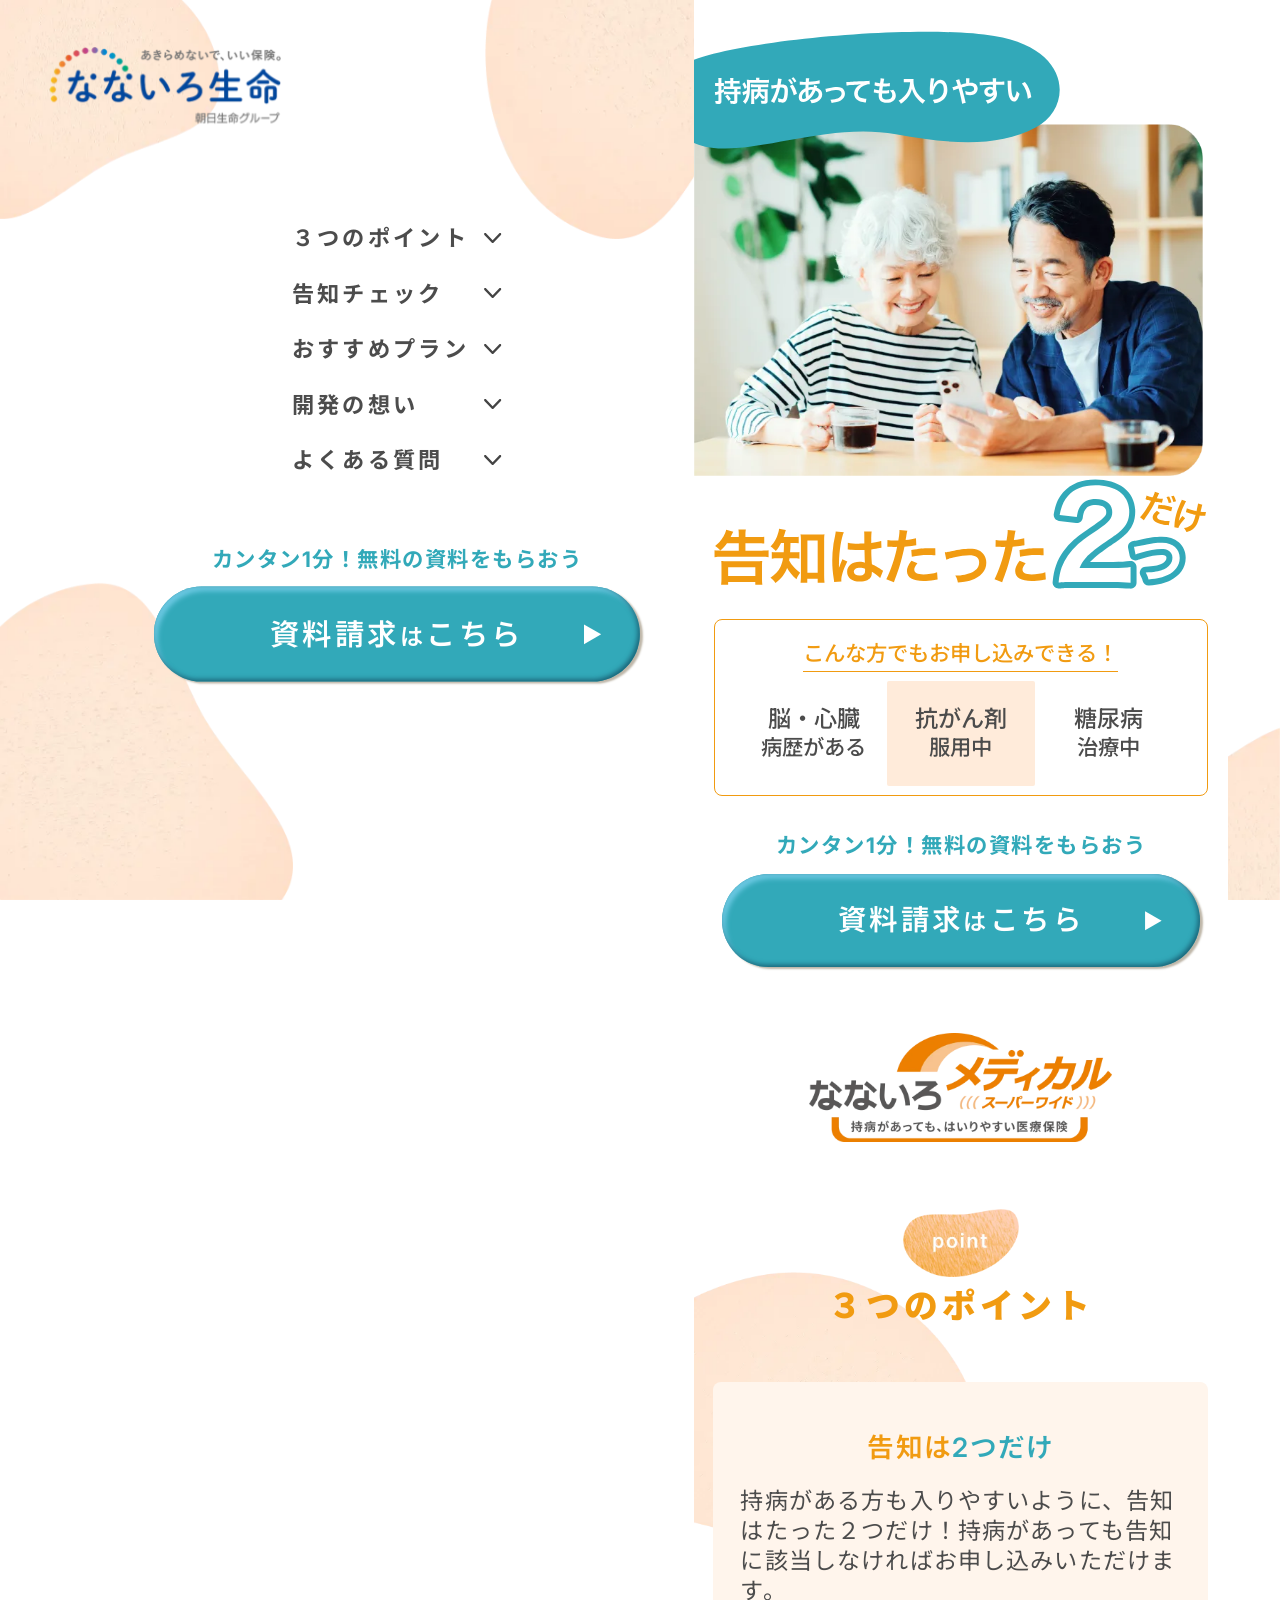
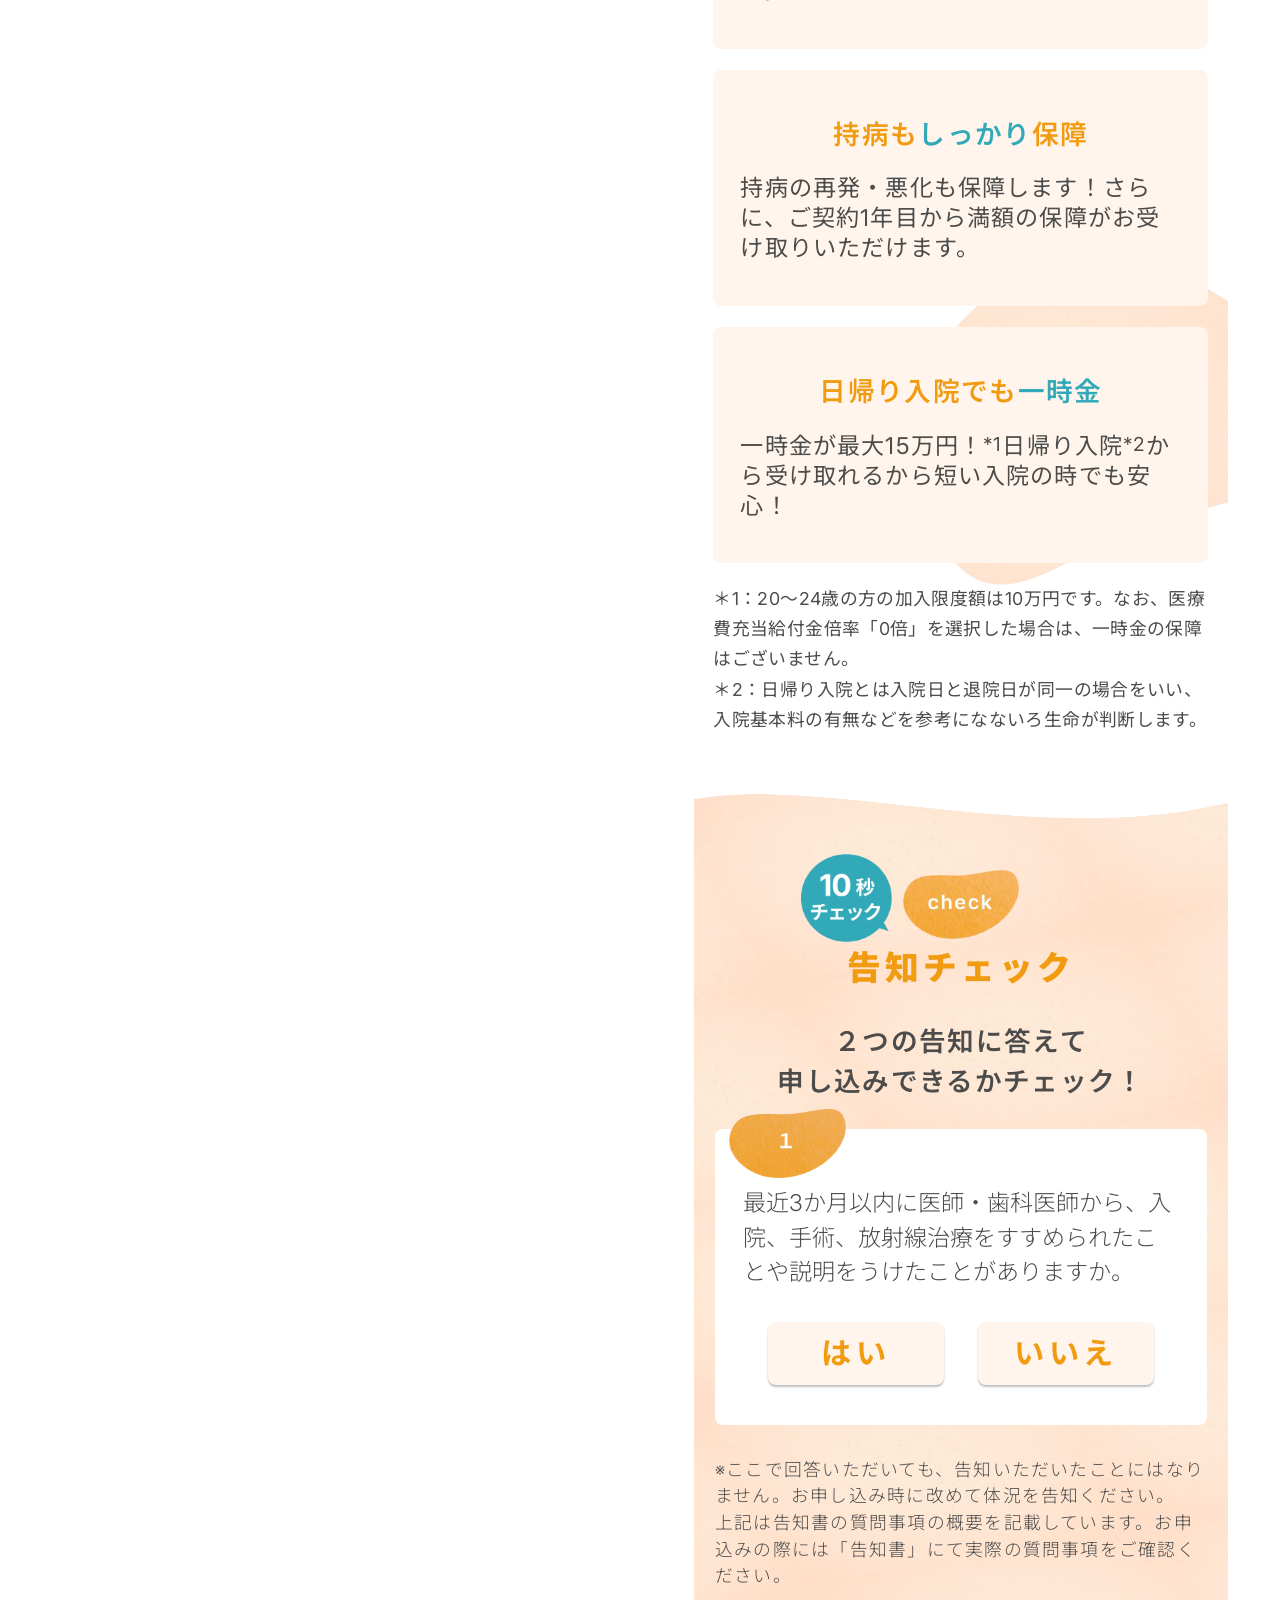
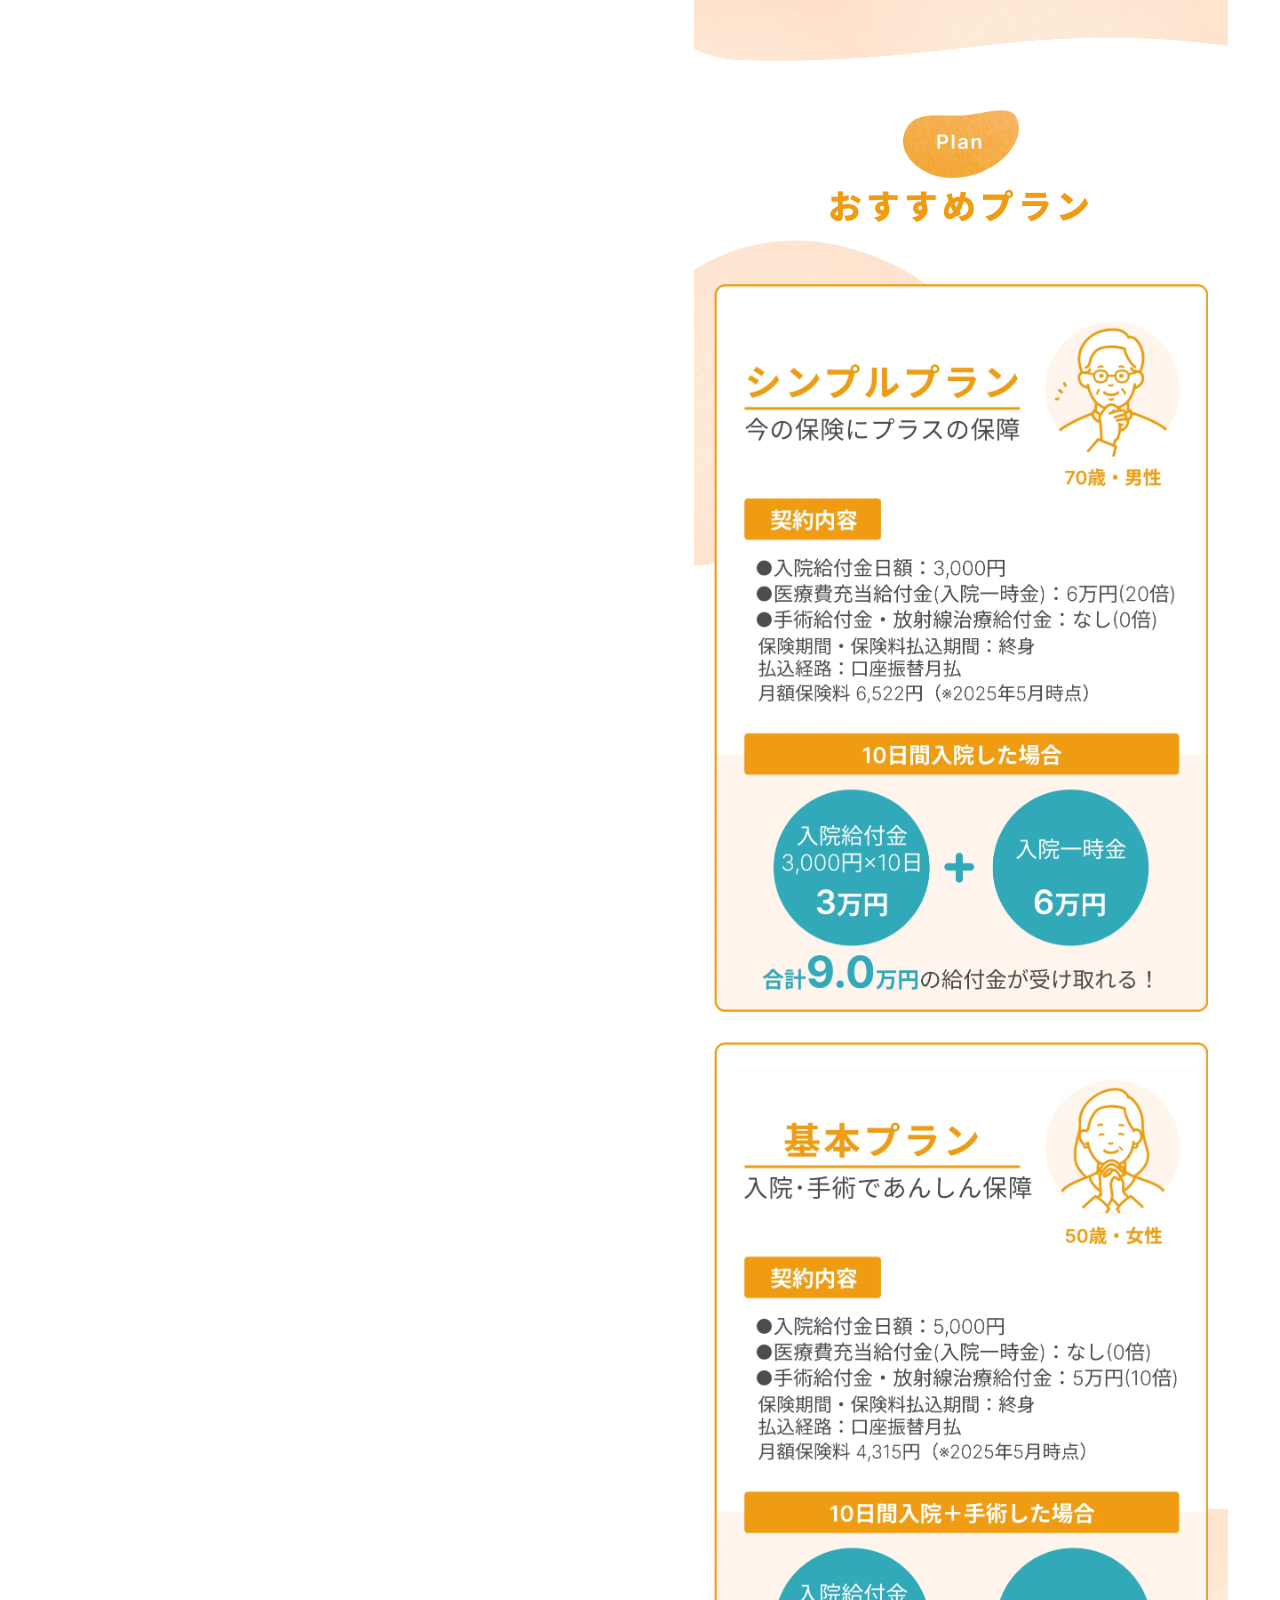
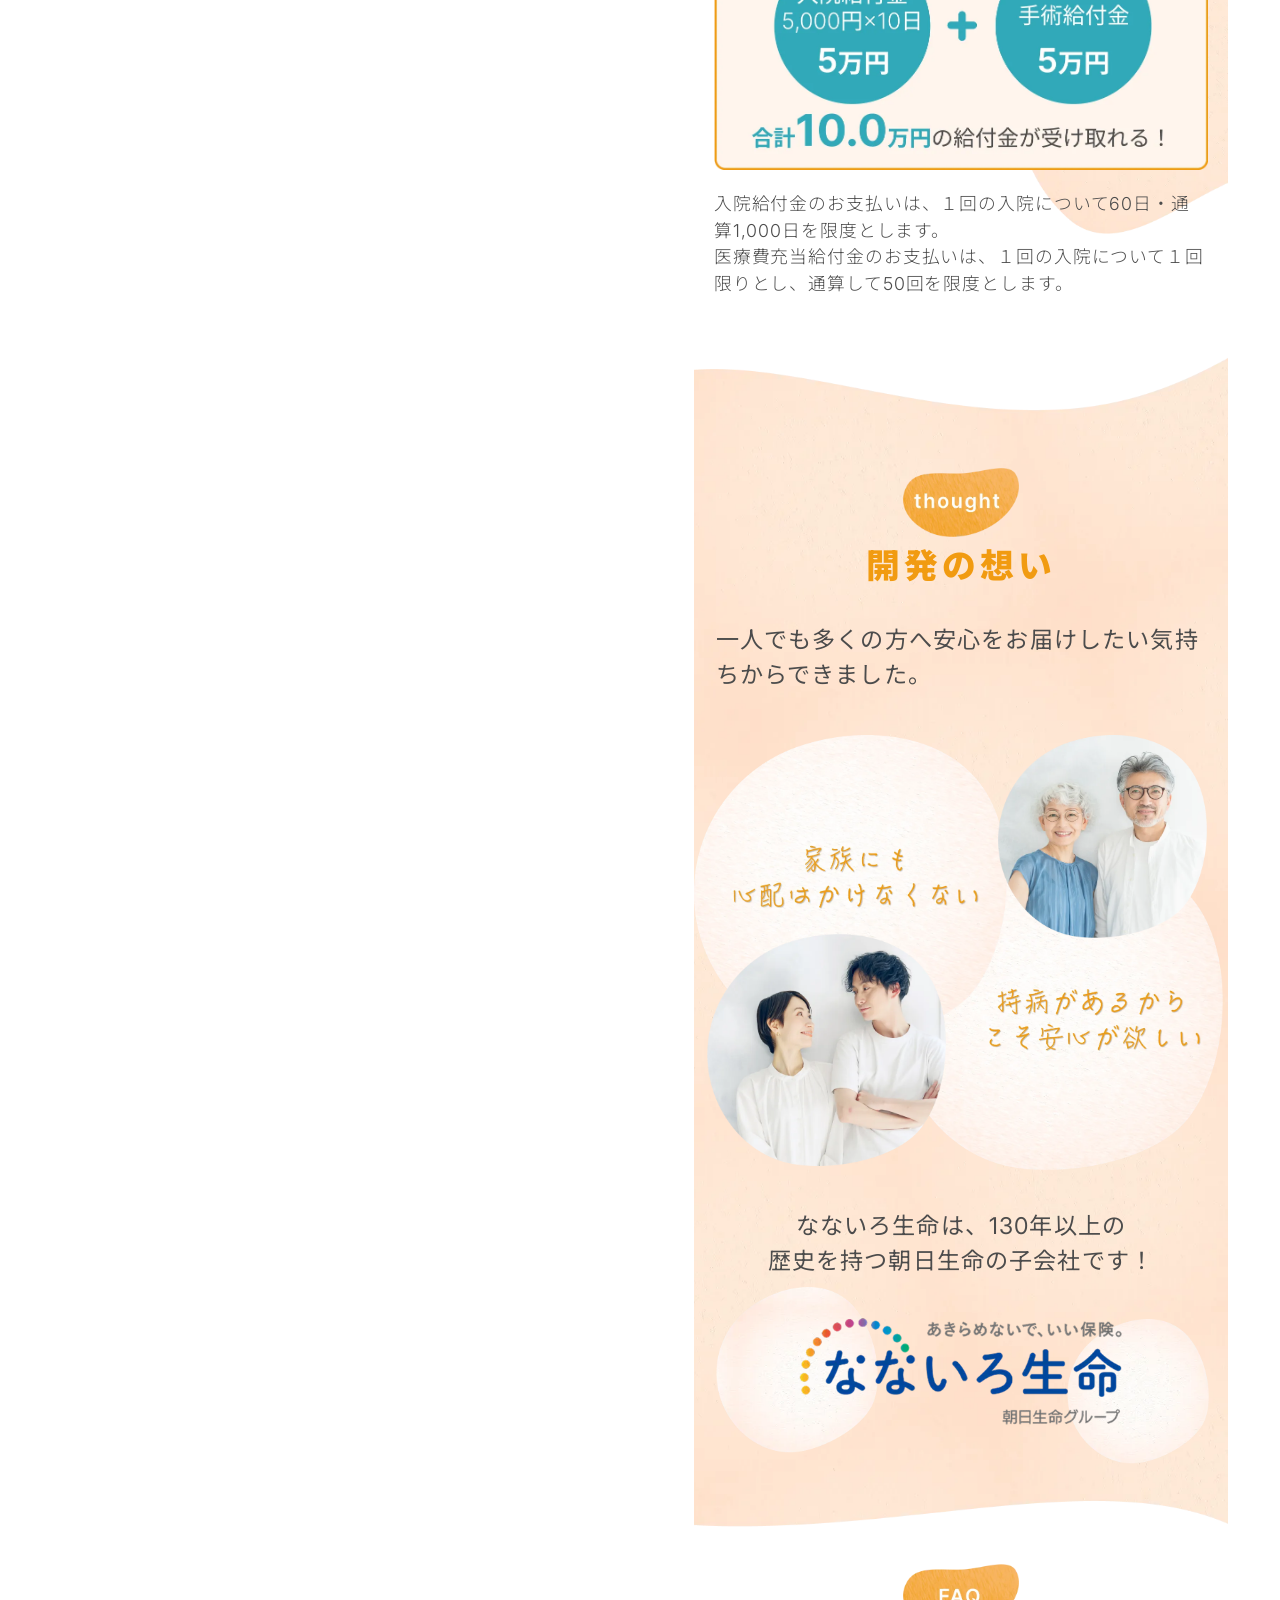
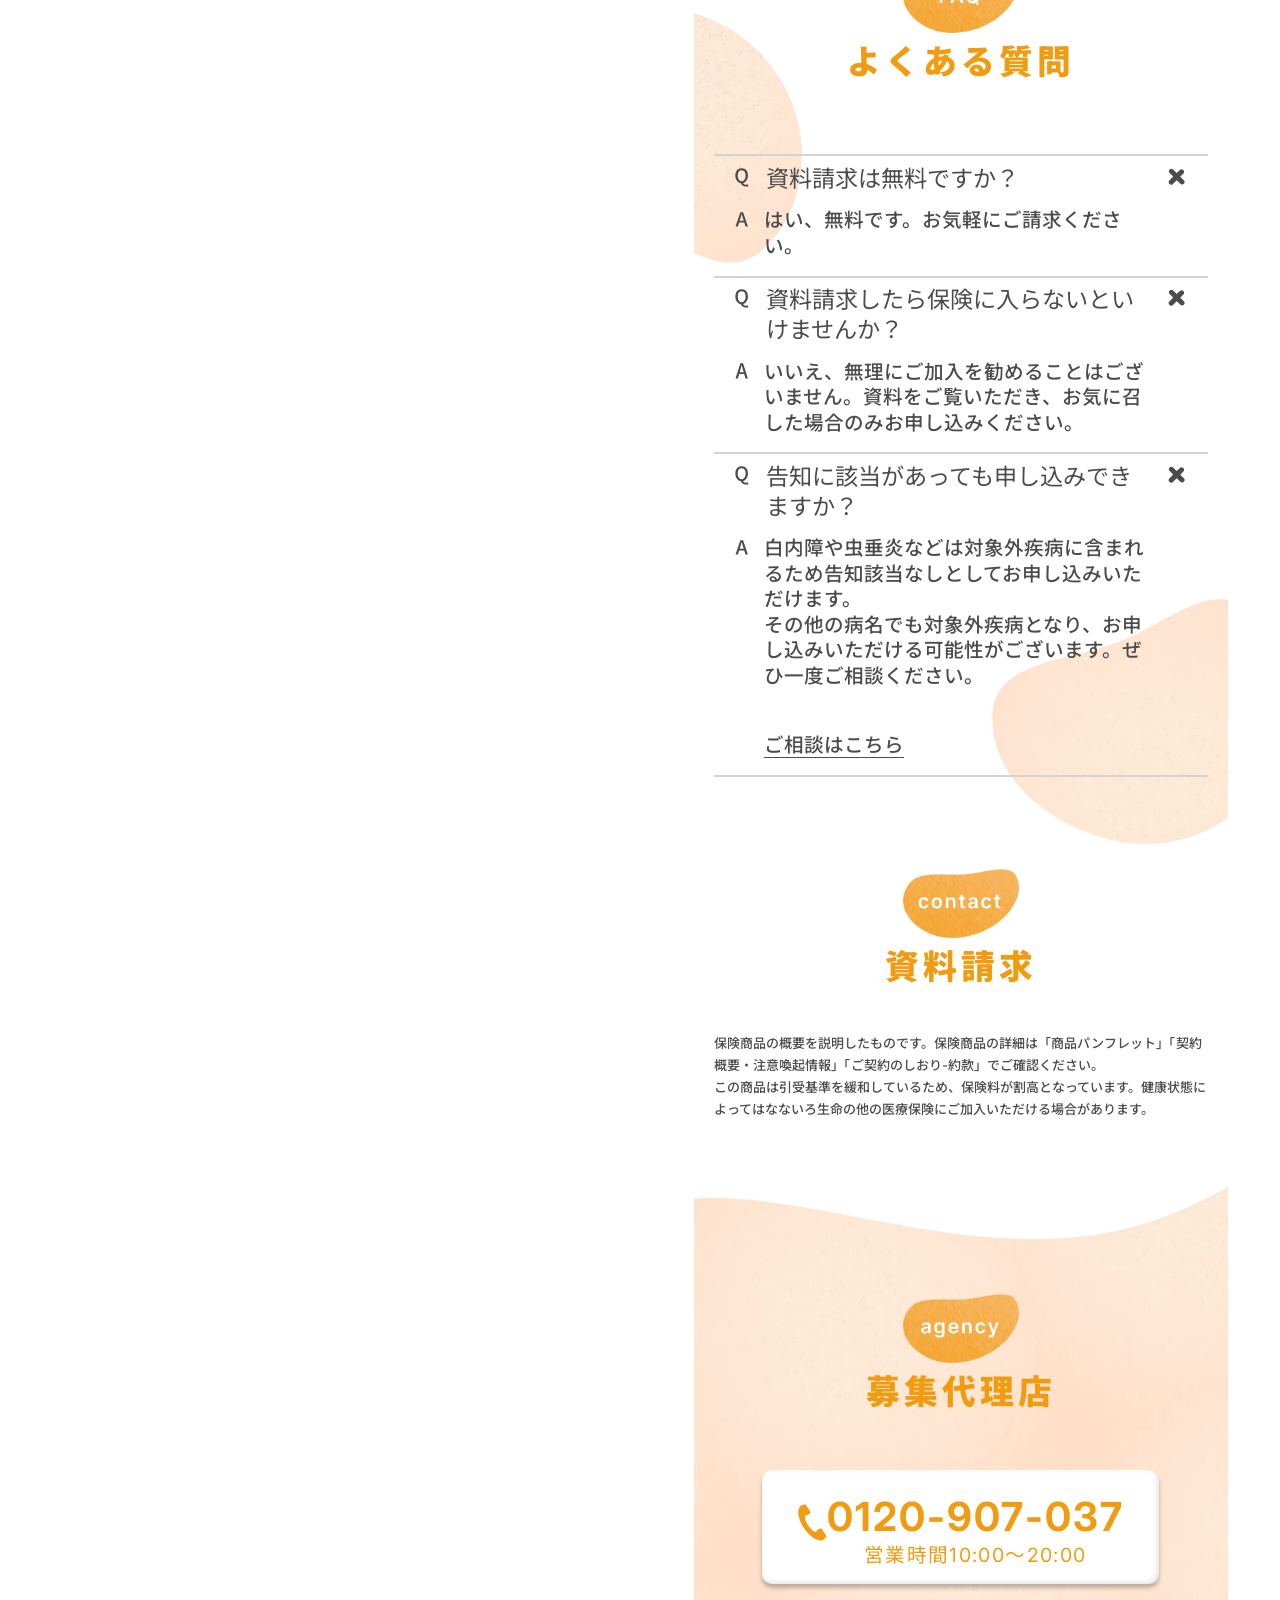
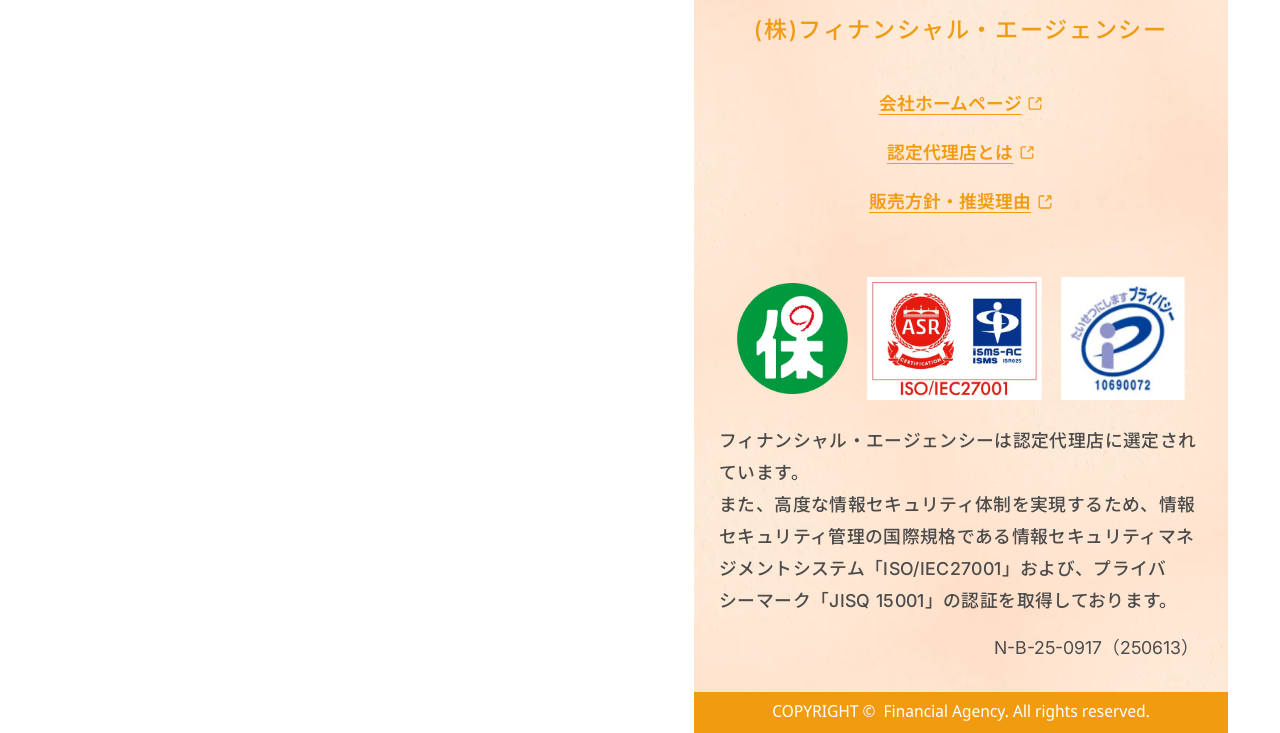
==== commit a63b38ef: "deploy: 21c4a3bb7ae1b295c58eb9d20cb09f76e7043107" ====
--- a/index.html
+++ b/index.html
@@ -234,15 +234,13 @@
                 </p>
                 <p class="l-point__list-text">
                   一時金が最大15万円！<sup class="l-point__list-text-attention">*1</sup>日帰り入院<sup class="l-point__list-text-attention">*2</sup>から受け取れるから短い入院の時でも安心！
-                  <br />
-                  ※一時金は1万円単位で選択が可能です。
                 </p>
               </li>
             </ul>
             <p class="l-point__attention js-scrollin">
-              ＊1：20～24歳の方の加入限度額は10万円です。なお、給付倍率「0倍」を選択した場合は、一時金の保障はございません。
+              ＊1：20～24歳の方の加入限度額は10万円です。なお、医療費充当給付金倍率「0倍」を選択した場合は、一時金の保障はございません。
               <br />
-              ＊2：帰り入院とは入院日と退院日が同一の場合をいい、朝日生命が判断します。
+              ＊2：日帰り入院とは入院日と退院日が同一の場合をいい、入院基本料の有無などを参考になないろ生命が判断します。
             </p>
             <div class="l-point__bg l-point__bg--bottom" aria-hidden="true">
               <picture>
@@ -508,21 +506,6 @@
                 <div class="l-faq__answer">
                   <p class="l-faq__answer-icon"><img src="images/faq_a.svg" alt="A" width="20" height="24" /></p>
                   <p class="l-faq__answer-text">いいえ、無理にご加入を勧めることはございません。資料をご覧いただき、お気に召した場合のみお申し込みください。</p>
-                </div>
-              </details>
-              <details class="l-faq__list-item" open>
-                <summary class="l-faq__question">
-                  <span class="l-faq__question-icon"><img src="images/faq_q.svg" alt="Q" width="22" height="30" /></span>
-                  <span class="l-faq__question-text">精神疾患で保険にはいれませんでした。精神疾患も入れますか？</span>
-                  <span class="l-faq__question-close"><img src="images/faq_plus.svg" alt="閉じるアイコン" width="32" height="31" /></span>
-                </summary>
-                <div class="l-faq__answer">
-                  <p class="l-faq__answer-icon"><img src="images/faq_a.svg" alt="A" width="20" height="24" /></p>
-                  <p class="l-faq__answer-text">
-                    質問事項の２つに該当しなければお申し込みいただけます！
-                    <br />
-                    ただし、引き受けの可否についてはなないろ生命で総合的に判断をいたしますので断言ができかねます。
-                  </p>
                 </div>
               </details>
               <details class="l-faq__list-item" open>
@@ -561,6 +544,11 @@
               <span class="l-section__headline-jp">資料請求</span>
             </h2>
             <div class="formrun-embed" data-formrun-form="@project-planning-ZLMIgFI1TAd4F3xwNlMt" data-formrun-redirect="true"></div>
+            <p class="l-contact__attention">
+              保険商品の概要を説明したものです。保険商品の詳細は「商品パンフレット」「契約概要・注意喚起情報」「ご契約のしおり-約款」でご確認ください。
+              <br />
+              この商品は引受基準を緩和しているため、保険料が割高となっています。健康状態によってはなないろ生命の他の医療保険にご加入いただける場合があります。
+            </p>
           </section>
         </main>
         <footer class="l-footer">
@@ -635,7 +623,7 @@
             <p class="l-footer__attention">
               フィナンシャル・エージェンシーは認定代理店に選定されています。
               <br />
-              また、高度な情報セキュリティ体制を実現するため、情報セキュリティ管理の国際規格である情報セキュリティマネジメントシステム「ISO/IEC27001」および、プライバシーマーク「JIQ 15001」の認証を取得しております。
+              また、高度な情報セキュリティ体制を実現するため、情報セキュリティ管理の国際規格である情報セキュリティマネジメントシステム「ISO/IEC27001」および、プライバシーマーク「JISQ 15001」の認証を取得しております。
             </p>
             <p class="l-footer__text">N-B-25-0917（250613）</p>
             <p class="l-footer__copyright">
--- a/style.css
+++ b/style.css
@@ -293,9 +293,9 @@
   opacity: 0;
   visibility: hidden;
   transition:
-    opacity 0.3s ease,
-    visibility 0.3s ease,
-    translate 0.3s ease;
+    opacity 0.5s ease,
+    visibility 0.5s ease,
+    translate 0.5s ease;
 }
 
 .c-cta-sp--fixed {
@@ -587,7 +587,7 @@
   inset-block-end: 0;
   inset-inline-end: 0;
   inline-size: calc(446 / var(--layout-width-sp) * 100%);
-  margin-block-start: calc(1067 / var(--layout-width-sp) * 100%);
+  margin-block-start: calc(1009 / var(--layout-width-sp) * 100%);
 }
 
 .l-point__list {
@@ -667,7 +667,7 @@
   font-weight: var(--font-semibold);
   font-size: calc(19 * var(--rem-ratio));
   text-align: center;
-  letter-spacing: var(--tracking-medium);
+  letter-spacing: var(--tracking-normal);
   line-height: var(--leading-snug);
 }
 
@@ -895,6 +895,7 @@
   font-weight: var(--font-light);
   font-size: calc(13 * var(--rem-ratio));
   line-height: var(--leading-snug);
+  letter-spacing: var(--tracking-normal);
 }
 
 .l-thought {
@@ -1095,6 +1096,14 @@
   padding-block-start: calc(35 / var(--layout-width-sp) * 100%);
 }
 
+.l-contact__attention {
+  inline-size: calc(695 / var(--layout-width-sp) * 100%);
+  margin: calc(52 / var(--layout-width-sp) * 100%) auto 0;
+  font-family: var(--font-normal);
+  font-size: calc(13 * var(--rem-ratio));
+  line-height: var(--leading-normal);
+}
+
 /* footer */
 .l-footer {
   position: relative;
@@ -1209,7 +1218,7 @@
   padding-inline: calc(35 / var(--layout-width-sp) * 100%);
   font-size: calc(13 * var(--rem-ratio));
   line-height: var(--leading-relaxed);
-  letter-spacing: var(--tracking-medium);
+  letter-spacing: var(--tracking-tight);
 }
 
 .l-footer__logo {
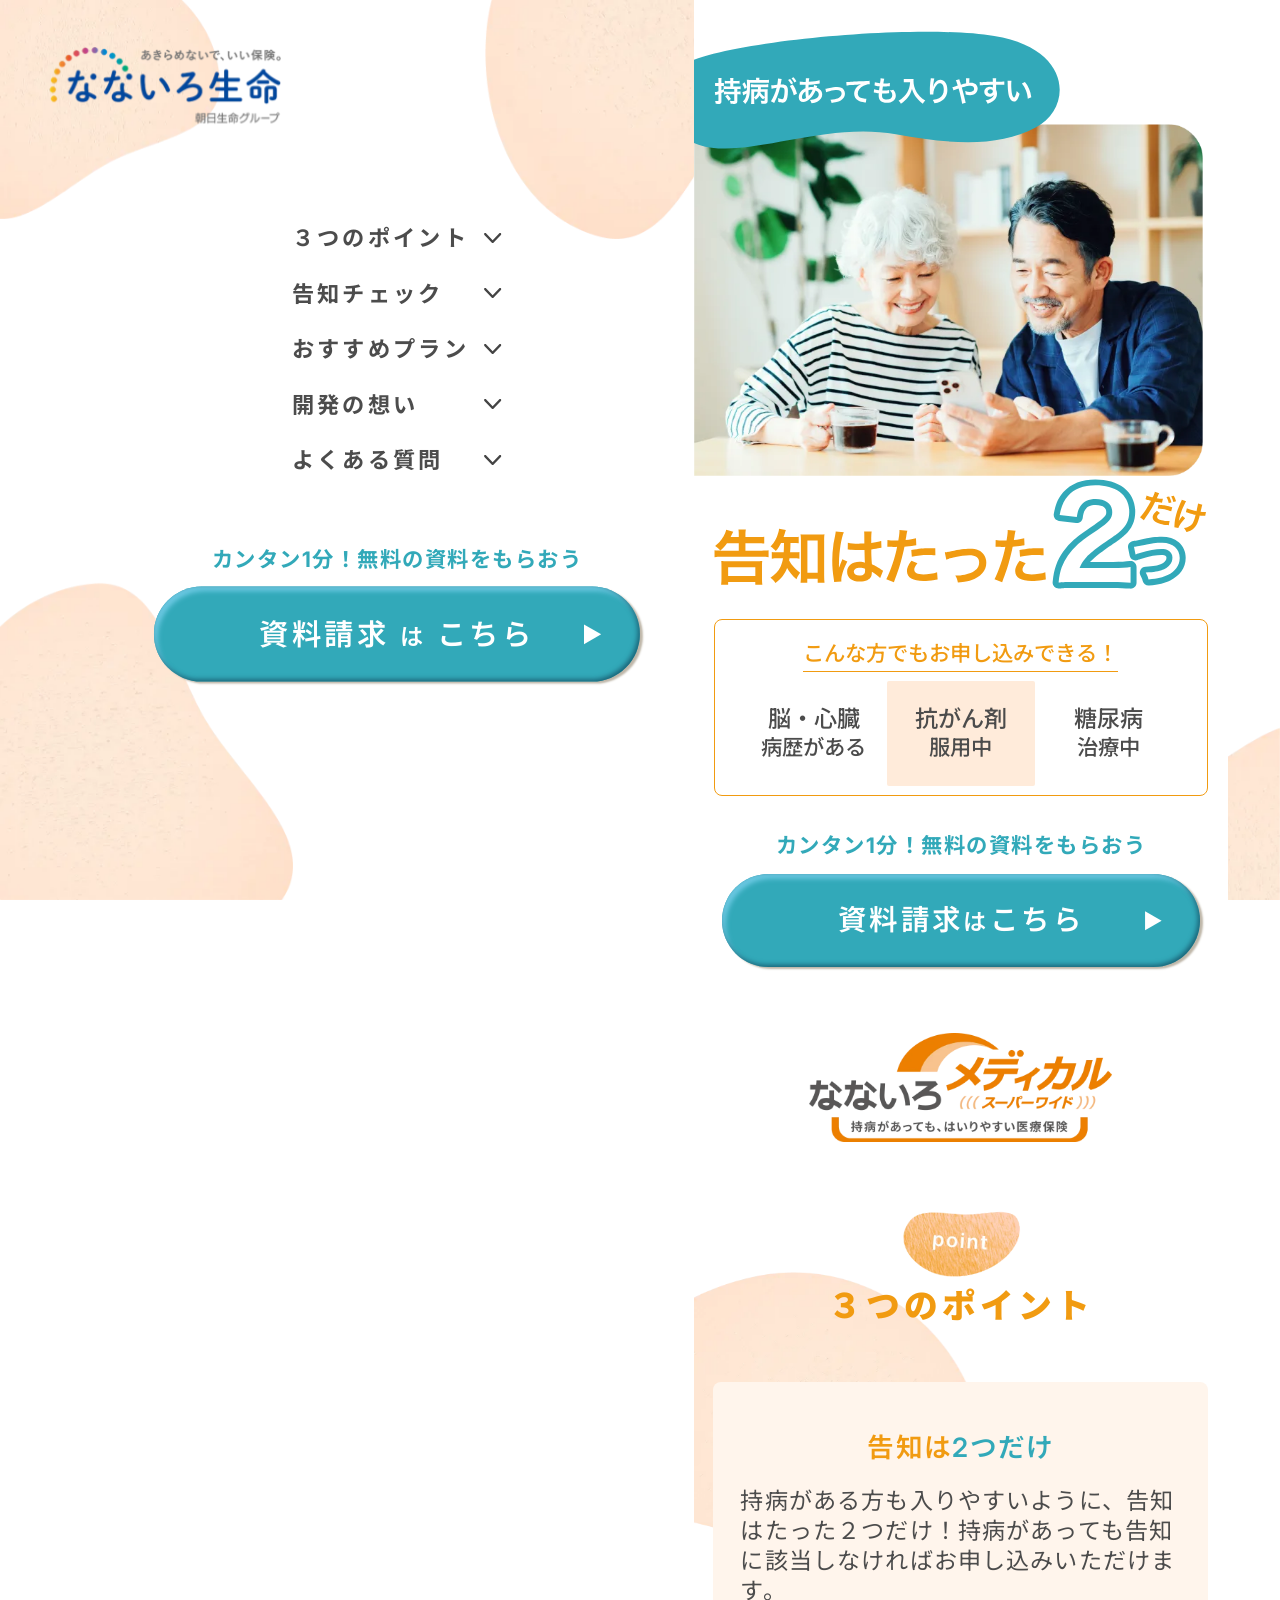
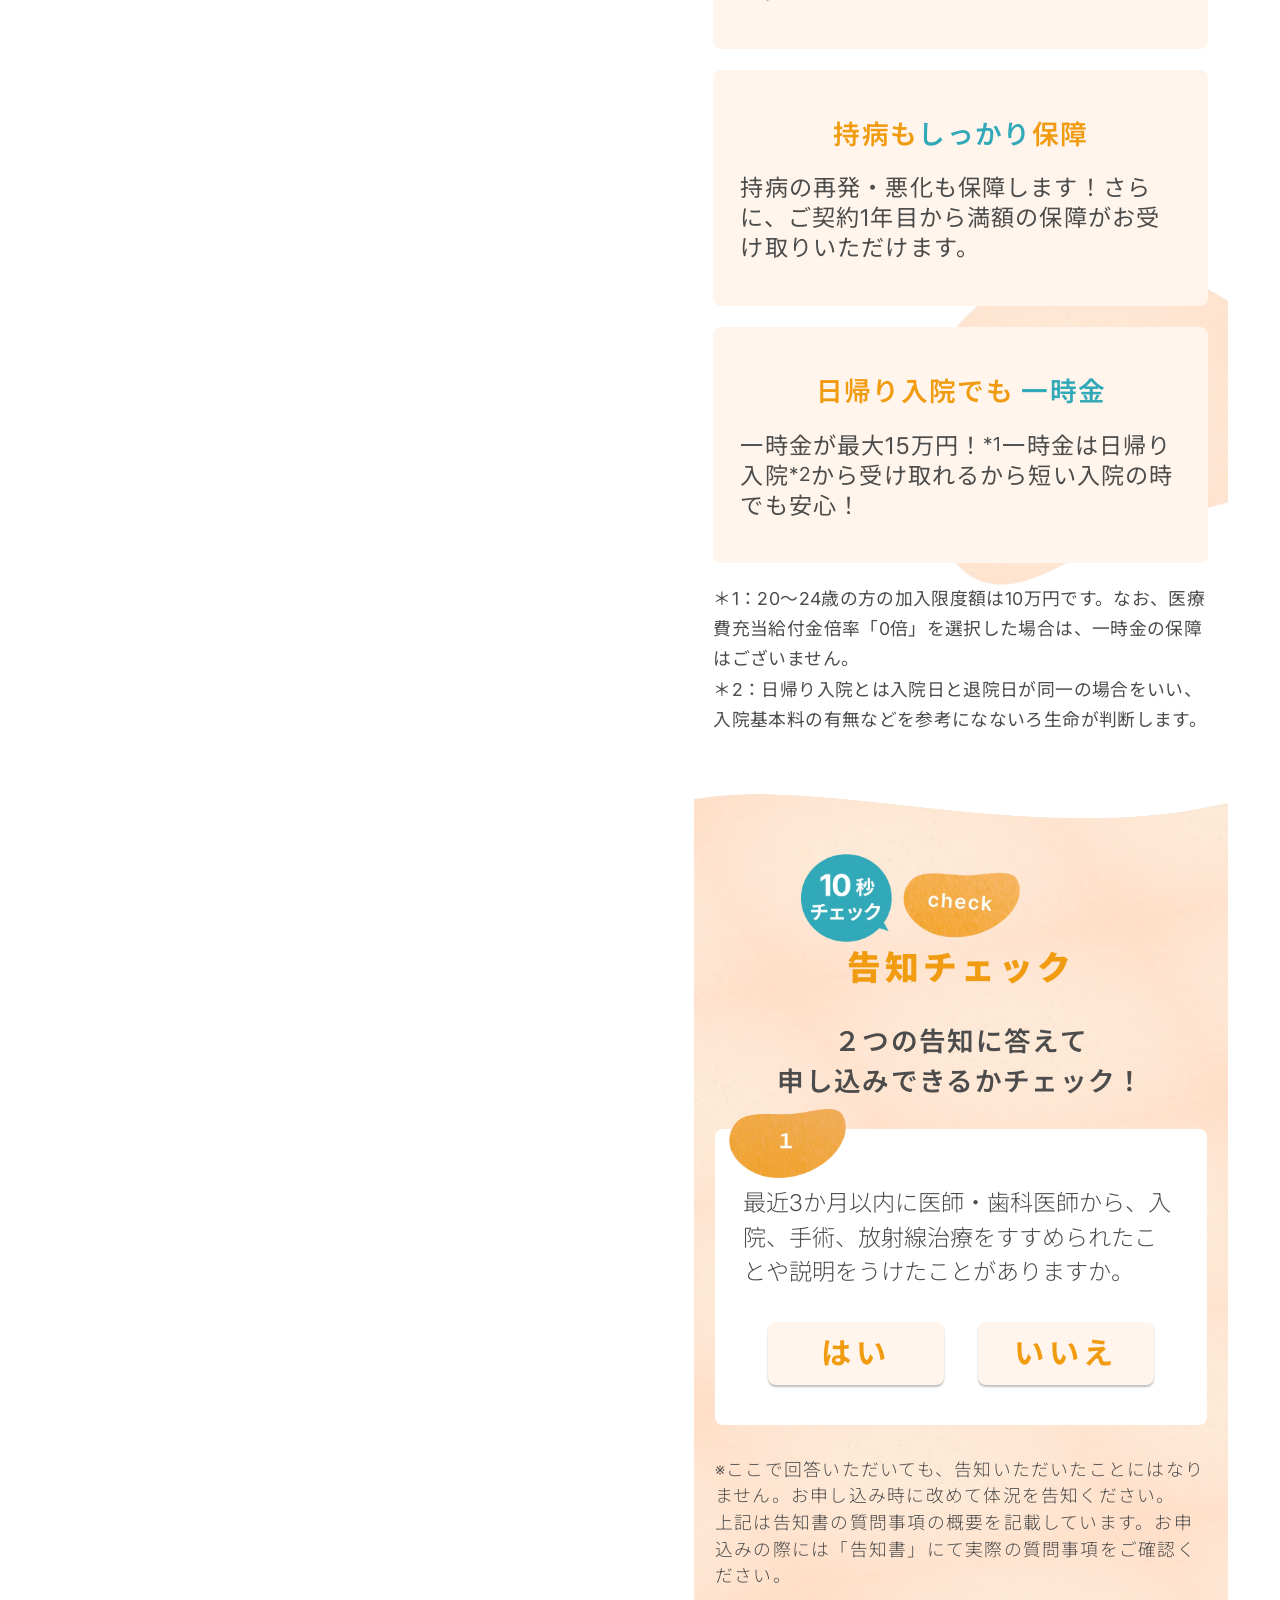
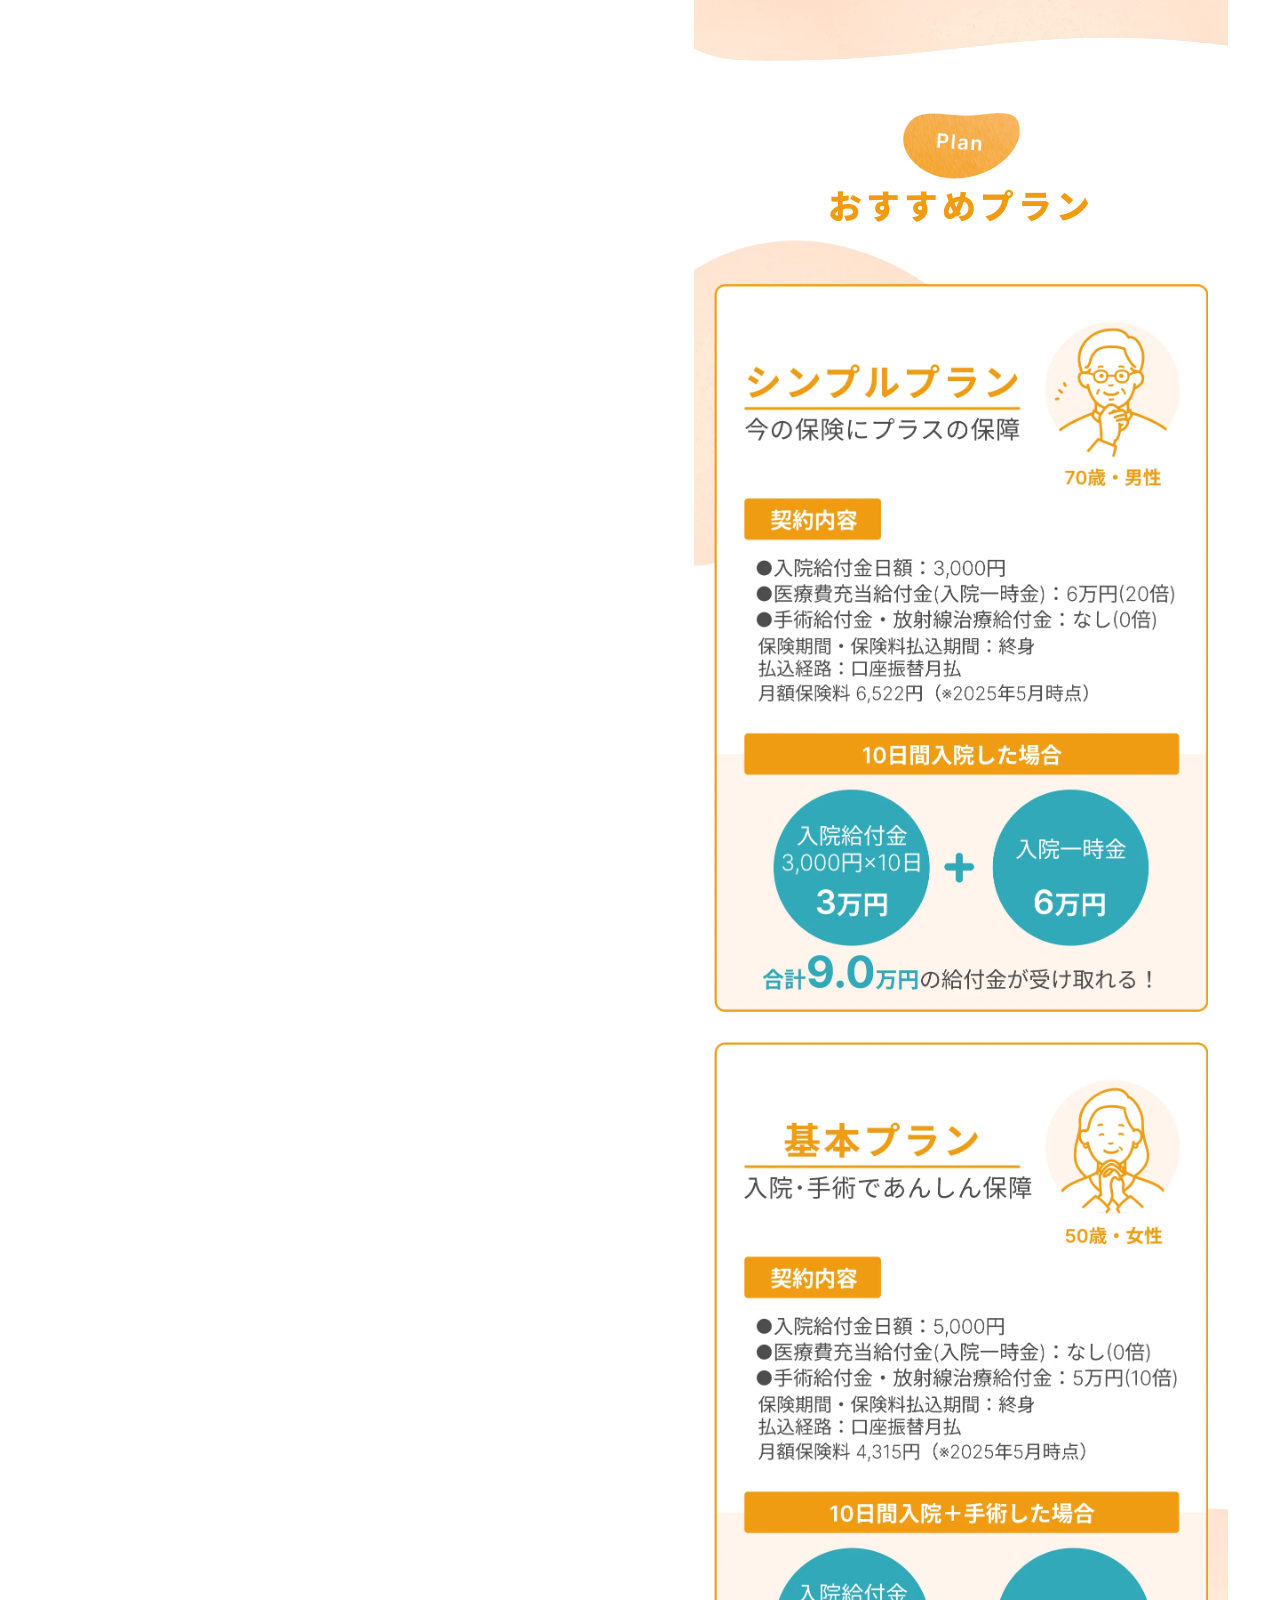
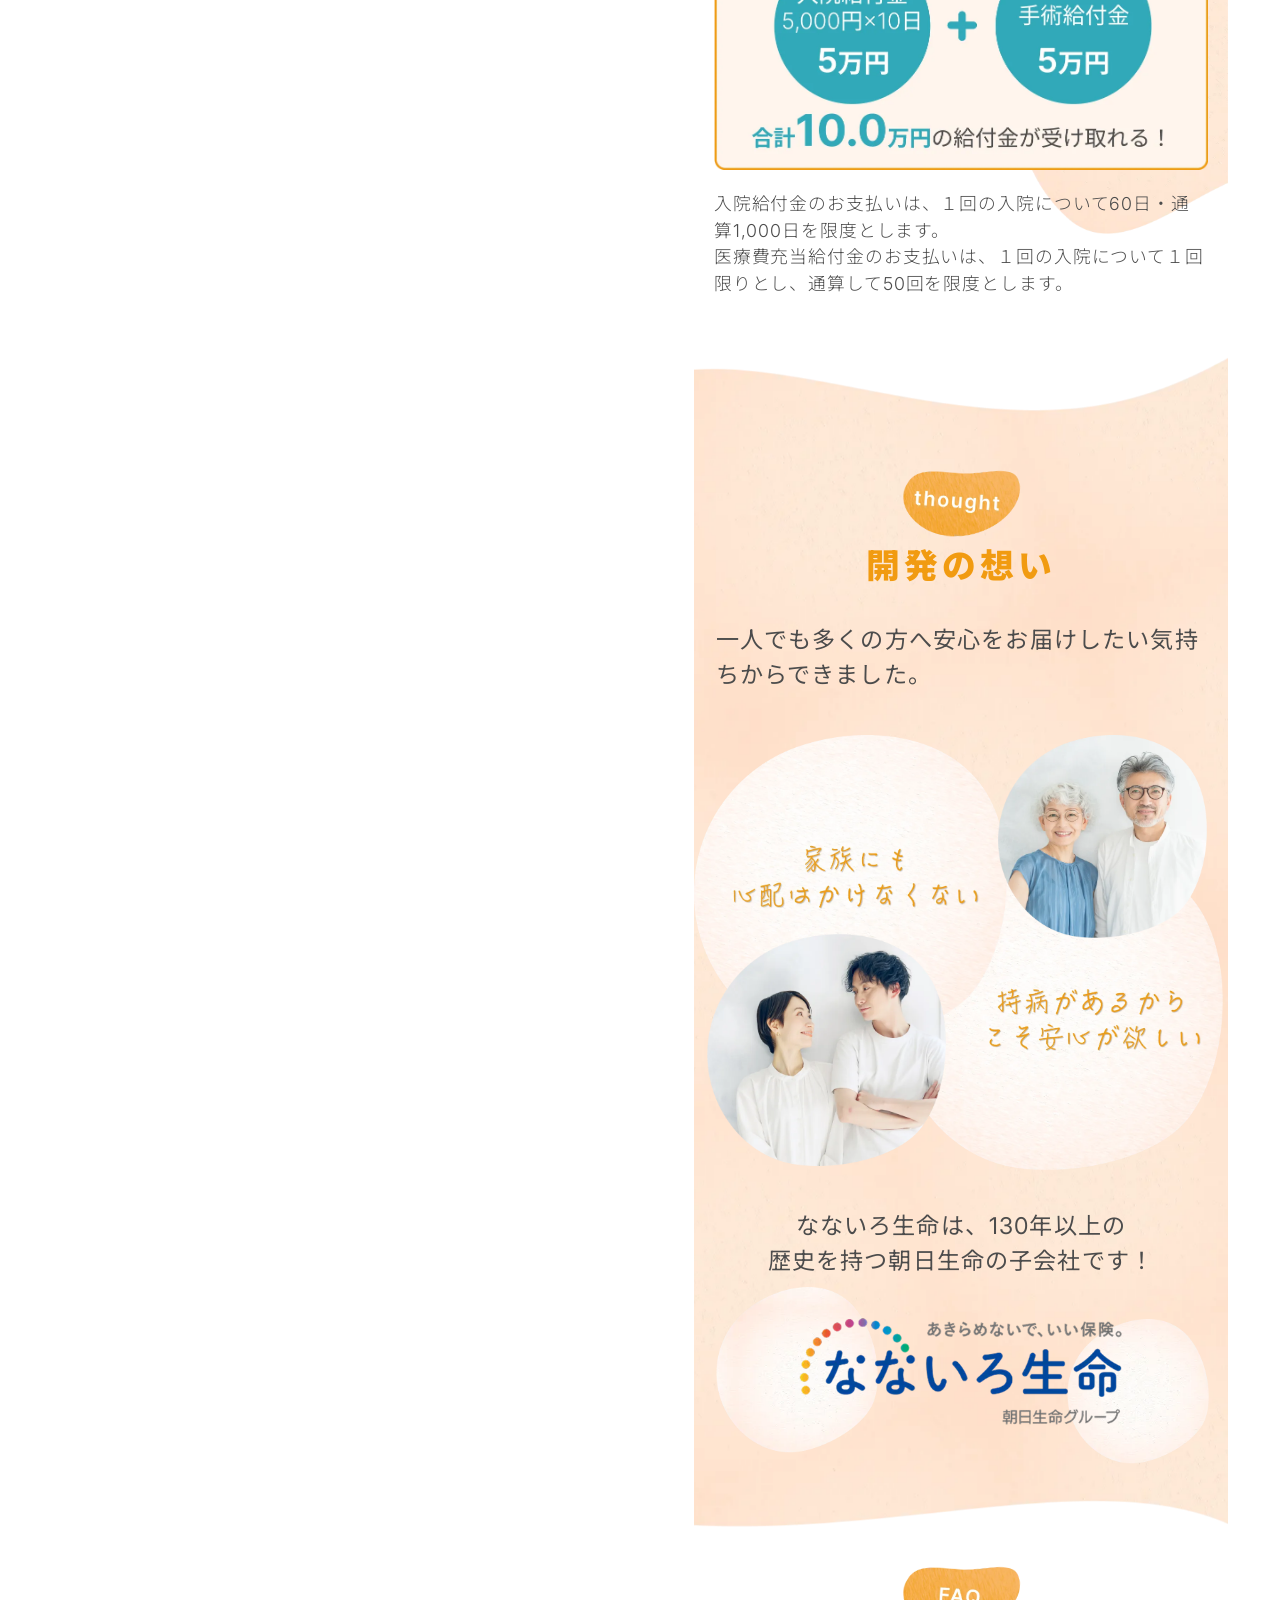
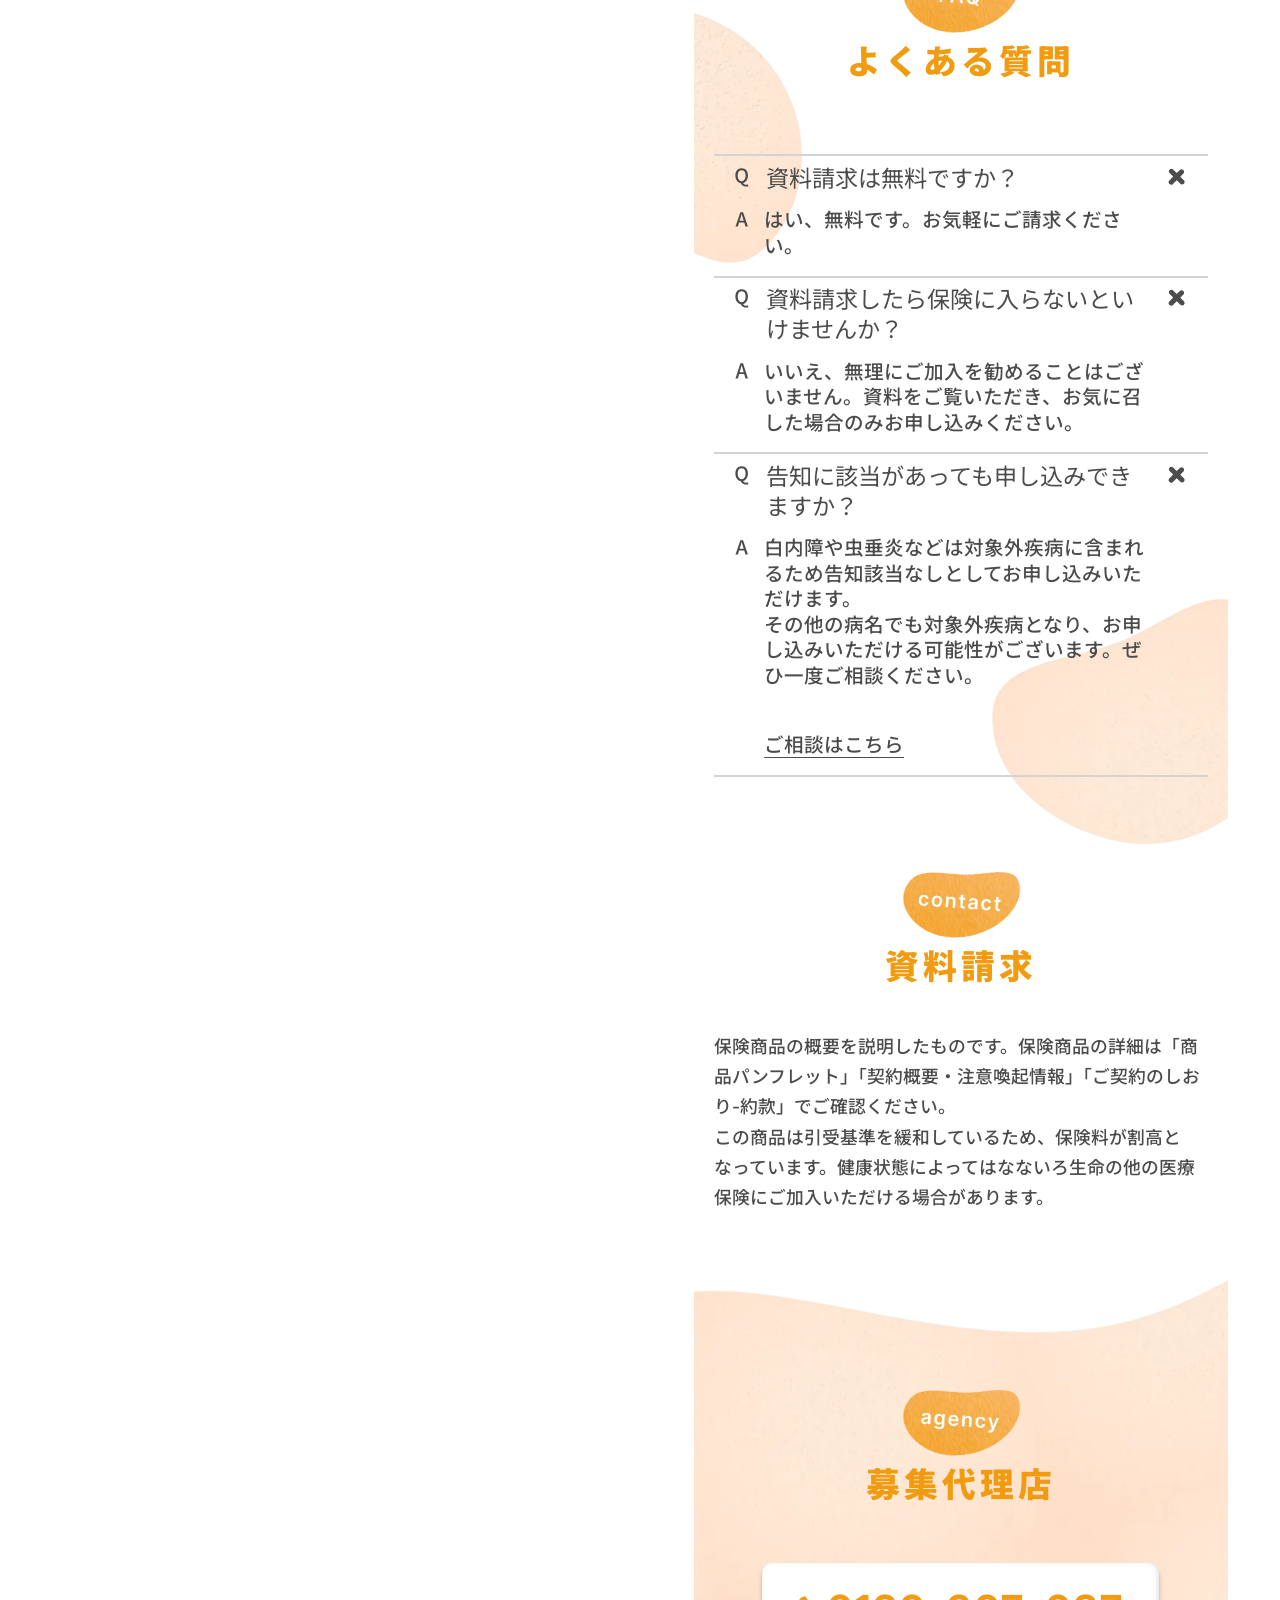
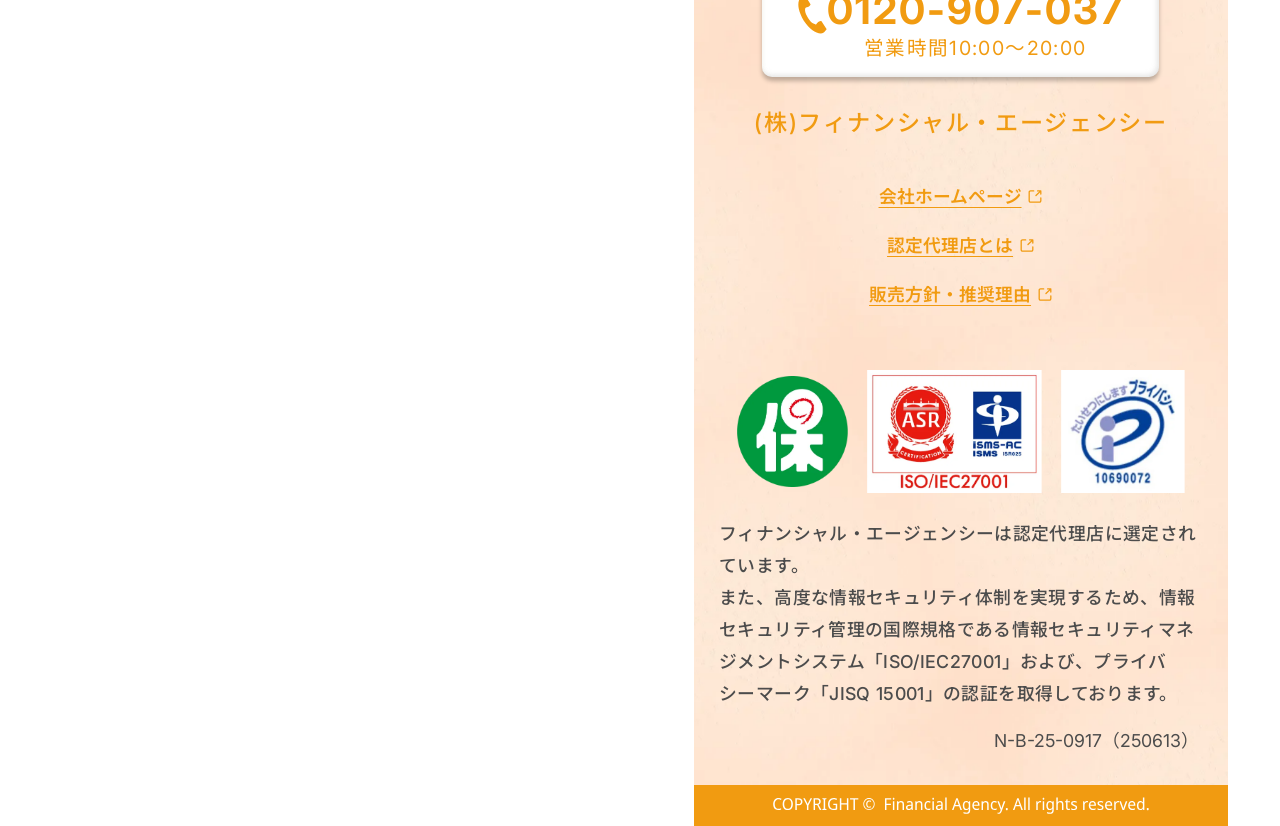
==== commit 2fd3b7a7: "deploy: b766c77c1ab3f8e6953508e4219f4b8a952cff30" ====
--- a/index.html
+++ b/index.html
@@ -96,7 +96,9 @@
               <div class="l-nav__cta-button-outer">
                 <div class="l-nav__cta-button-inner">
                   <p class="l-nav__cta-button-text">
-                    資料請求<span class="l-nav__cta-button-text-small">は</span>こちら
+                    資料請求
+                    <span class="l-nav__cta-button-text-small">は</span>
+                    こちら
                   </p>
                   <div class="l-nav__cta-button-arrow">
                     <svg width="22" height="26" viewBox="0 0 22 26" fill="none" xmlns="http://www.w3.org/2000/svg">
@@ -230,10 +232,11 @@
               </li>
               <li class="l-point__list-item js-scrollin">
                 <p class="l-point__list-heading">
-                  日帰り入院でも<span class="l-point__list-heading-strong">一時金</span>
+                  日帰り入院でも
+                  <span class="l-point__list-heading-strong">一時金</span>
                 </p>
                 <p class="l-point__list-text">
-                  一時金が最大15万円！<sup class="l-point__list-text-attention">*1</sup>日帰り入院<sup class="l-point__list-text-attention">*2</sup>から受け取れるから短い入院の時でも安心！
+                  一時金が最大15万円！<sup class="l-point__list-text-attention">*1</sup>一時金は日帰り入院<sup class="l-point__list-text-attention">*2</sup>から受け取れるから短い入院の時でも安心！
                 </p>
               </li>
             </ul>
--- a/style.css
+++ b/style.css
@@ -225,8 +225,20 @@
     translate 0.4s ease;
 }
 
-.l-bg {
-  animation: floating 2s ease-in-out infinite alternate-reverse;
+.l-bg--left-top {
+  animation: bg-left-top 2.5s ease-in-out infinite alternate-reverse;
+}
+
+.l-bg--left-bottom {
+  animation: bg-left-bottom 2.5s ease-in-out infinite alternate-reverse;
+}
+
+.l-bg--right-top {
+  animation: bg-right-top 2.5s ease-in-out infinite alternate-reverse;
+}
+
+.l-bg--right-bottom {
+  animation: bg-right-bottom 2.5s ease-in-out infinite alternate-reverse;
 }
 
 .l-thought__pop--top {
@@ -235,6 +247,46 @@
 
 .l-thought__pop--bottom {
   animation: floating-bottom 2.5s ease-in-out infinite alternate-reverse;
+}
+
+@keyframes bg-left-top {
+  0% {
+    translate: 0;
+  }
+
+  100% {
+    translate: -5px -8px;
+  }
+}
+
+@keyframes bg-left-bottom {
+  0% {
+    translate: 0;
+  }
+
+  100% {
+    translate: -5px 8px;
+  }
+}
+
+@keyframes bg-right-top {
+  0% {
+    translate: 0;
+  }
+
+  100% {
+    translate: 5px -8px;
+  }
+}
+
+@keyframes bg-right-bottom {
+  0% {
+    translate: 0;
+  }
+
+  100% {
+    translate: 5px 8px;
+  }
 }
 
 @keyframes floating {
@@ -254,6 +306,38 @@
 
   100% {
     translate: 5px 8px;
+  }
+}
+
+@keyframes pendulum {
+  0% {
+    opacity: 0;
+    translate: -4px;
+    rotate: 4deg;
+  }
+
+  25% {
+    opacity: 1;
+    translate: 3px;
+    rotate: -3deg;
+  }
+
+  50% {
+    opacity: 1;
+    translate: -2px;
+    rotate: 2deg;
+  }
+
+  75% {
+    opacity: 1;
+    translate: 1px;
+    rotate: -1deg;
+  }
+  
+  100% {
+    opacity: 1;
+    translate: 0;
+    rotate: 0;
   }
 }
 
@@ -524,12 +608,13 @@
   display: block;
   inline-size: calc(163 / var(--layout-width-sp) * 100%);
   margin-inline: auto;
-  clip-path: circle(0% at 50% 50%);
+  opacity: 0;
+  translate: -4px;
+  rotate: 4deg;
 }
 
 .l-section__headline.is-inview .l-section__headline-en {
-  clip-path: circle(100% at 50% 50%);
-  transition: clip-path 1s ease-out 0.2s;
+  animation: pendulum 1.3s ease-in-out 0.2s forwards;
 }
 
 .l-section__headline-jp {
@@ -1431,7 +1516,8 @@
   }
 
   .l-hero__feature-list-item-strong,
-  .l-check__answer-button-link-text-small {
+  .l-check__answer-button-link-text-small,
+  .l-check__answer-text-sub {
     font-size: min(calc(26 / var(--layout-width-max) * 100vw), calc(26 * (var(--rem-ratio))));
   }
 
@@ -1440,7 +1526,6 @@
     font-size: min(calc(38 / var(--layout-width-max) * 100vw), calc(38 * var(--rem-ratio)));
   }
 
-  .l-check__answer-text-sub,
   .l-check__answer-button-link-text--small {
     font-size: min(calc(32 / var(--layout-width-max) * 100vw), calc(32 * var(--rem-ratio)));
   }
@@ -1461,7 +1546,8 @@
 
   .l-point__attention,
   .l-check__attention,
-  .l-plan__attention {
+  .l-plan__attention,
+  .l-contact__attention {
     font-size: min(calc(20 / var(--layout-width-max) * 100vw), calc(20 * var(--rem-ratio)));
   }
 
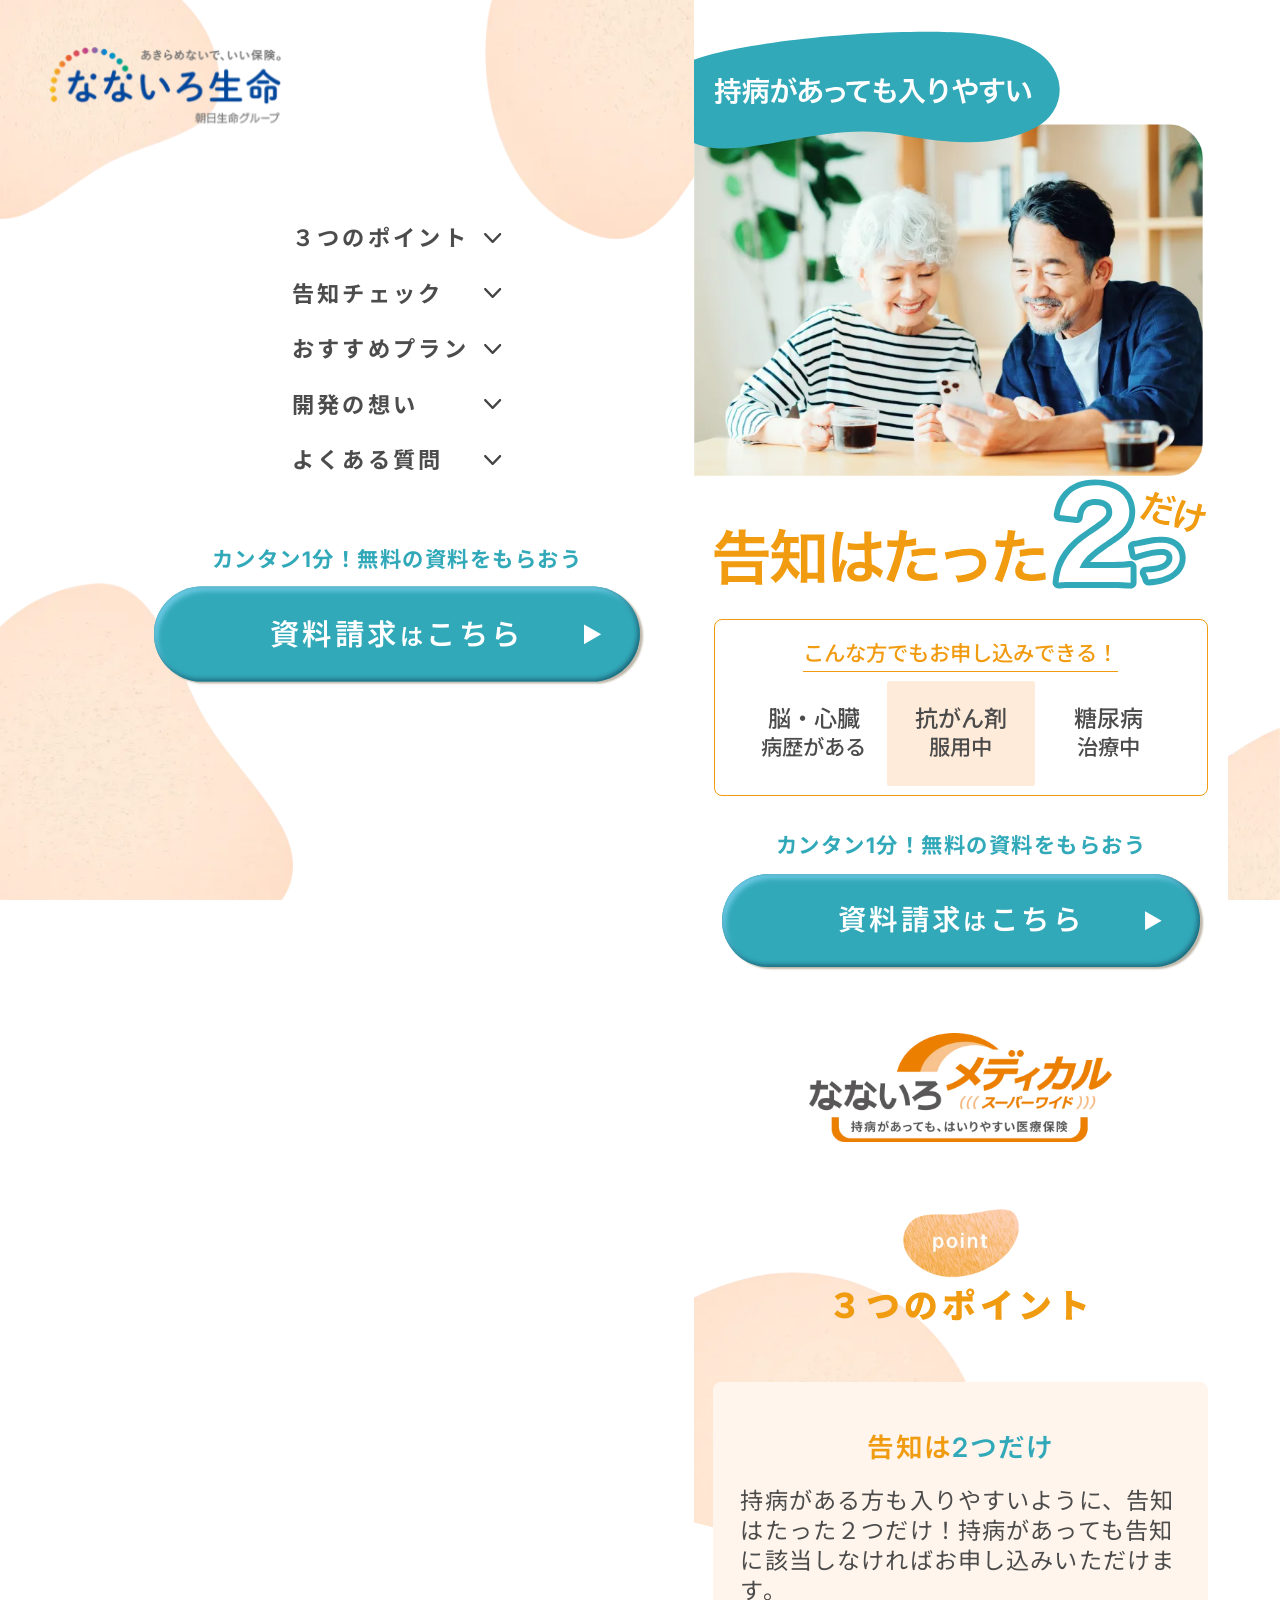
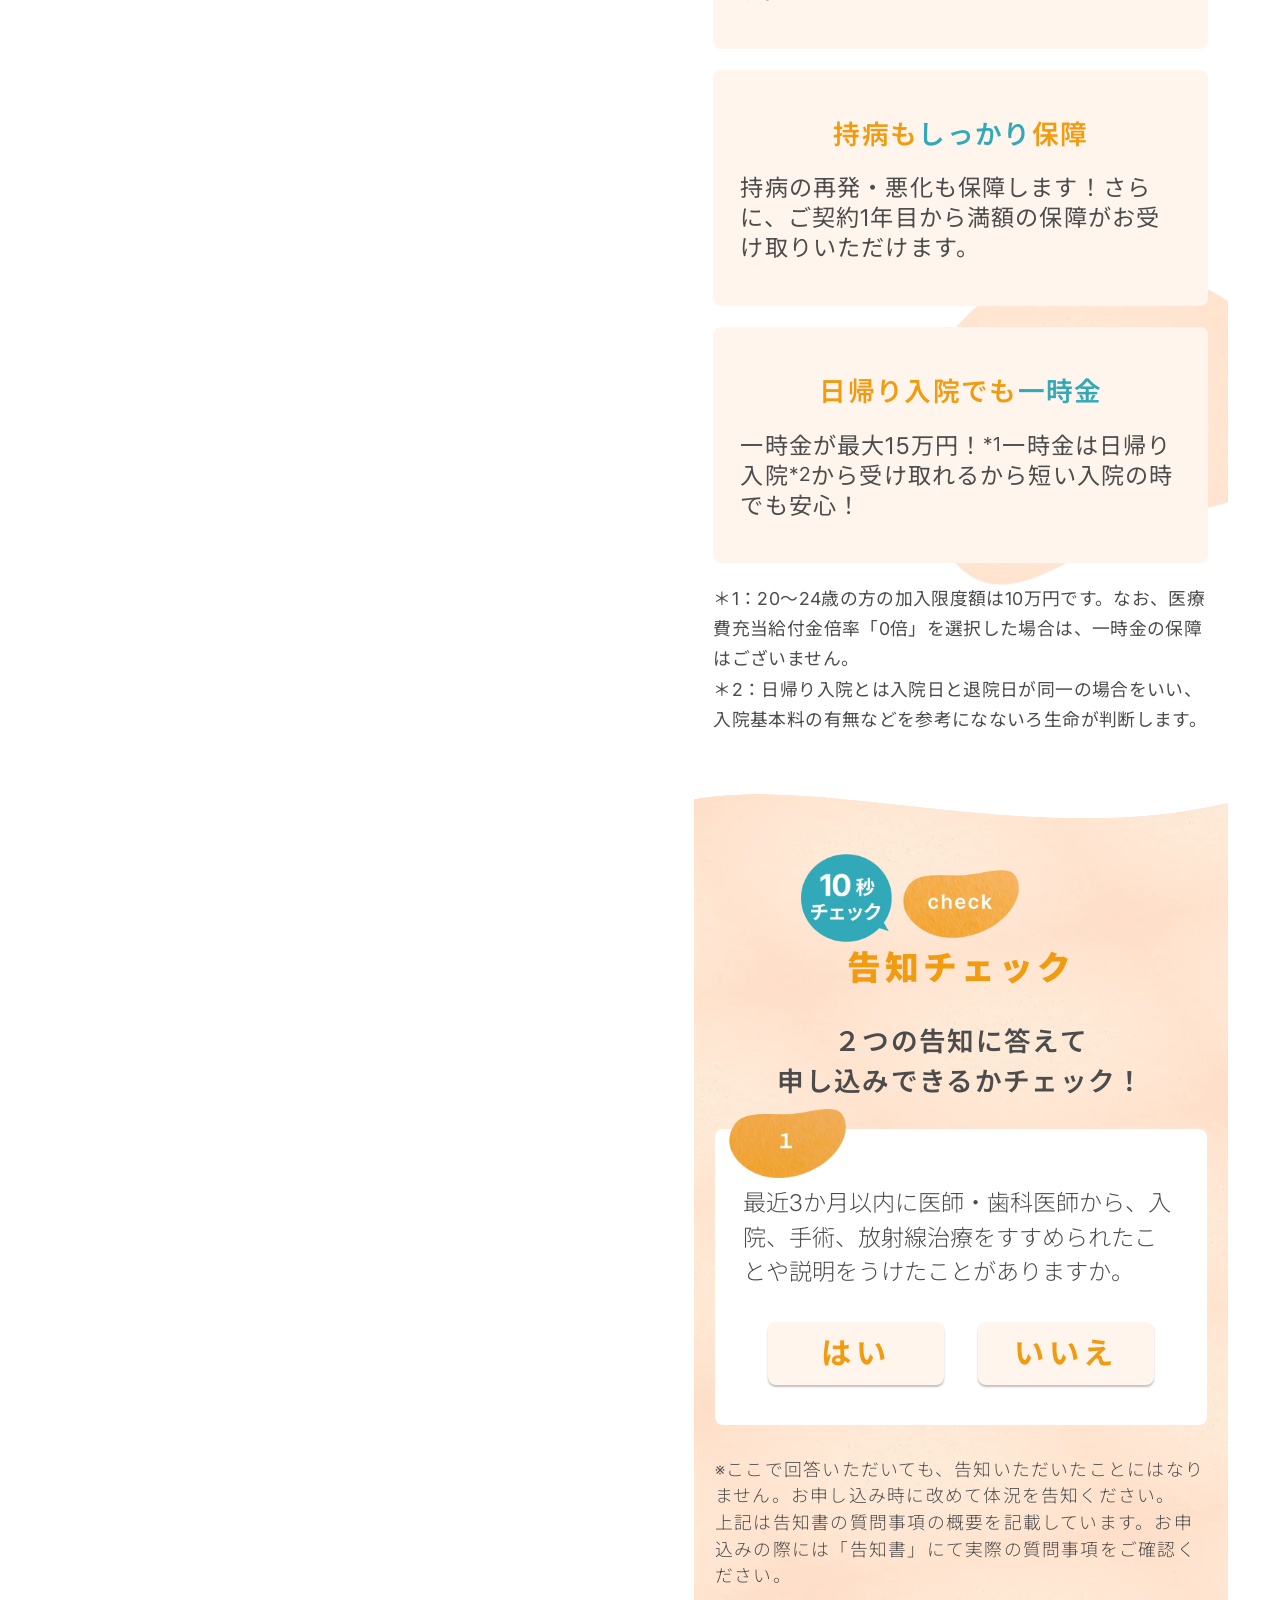
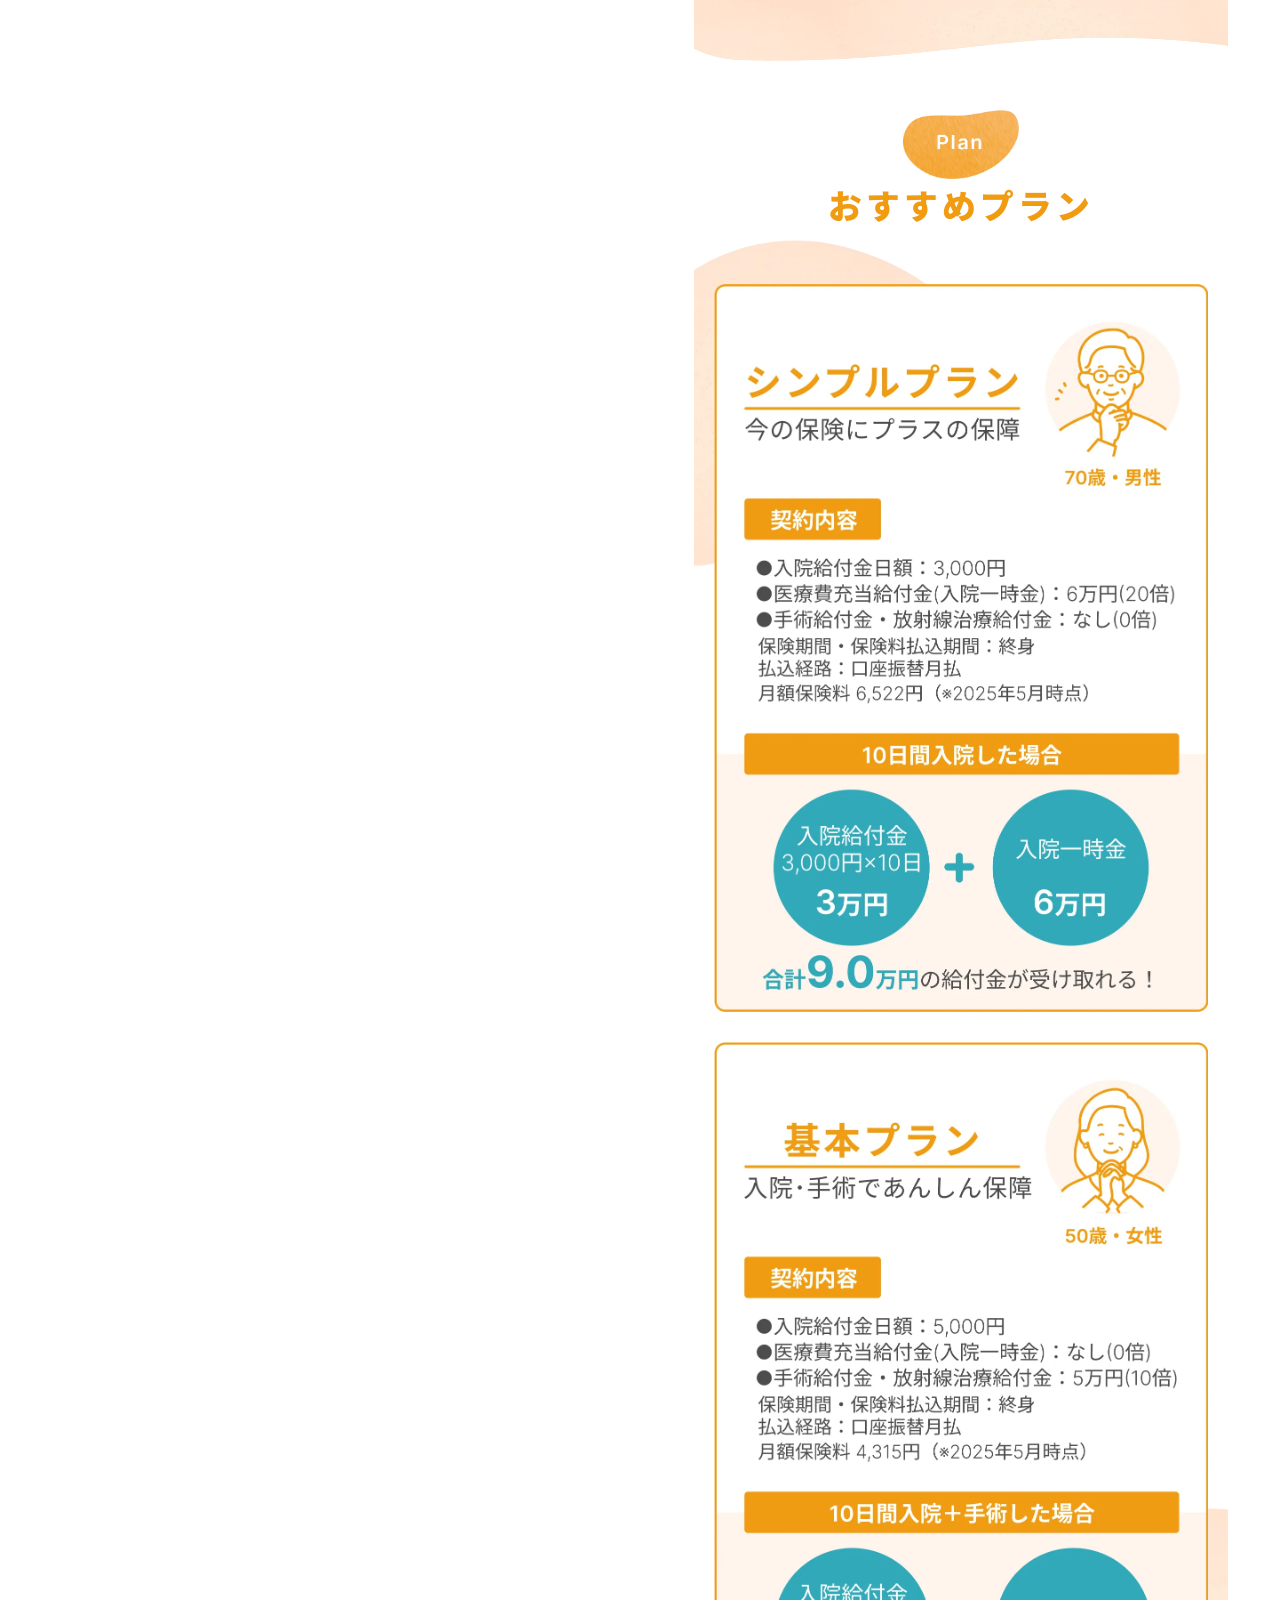
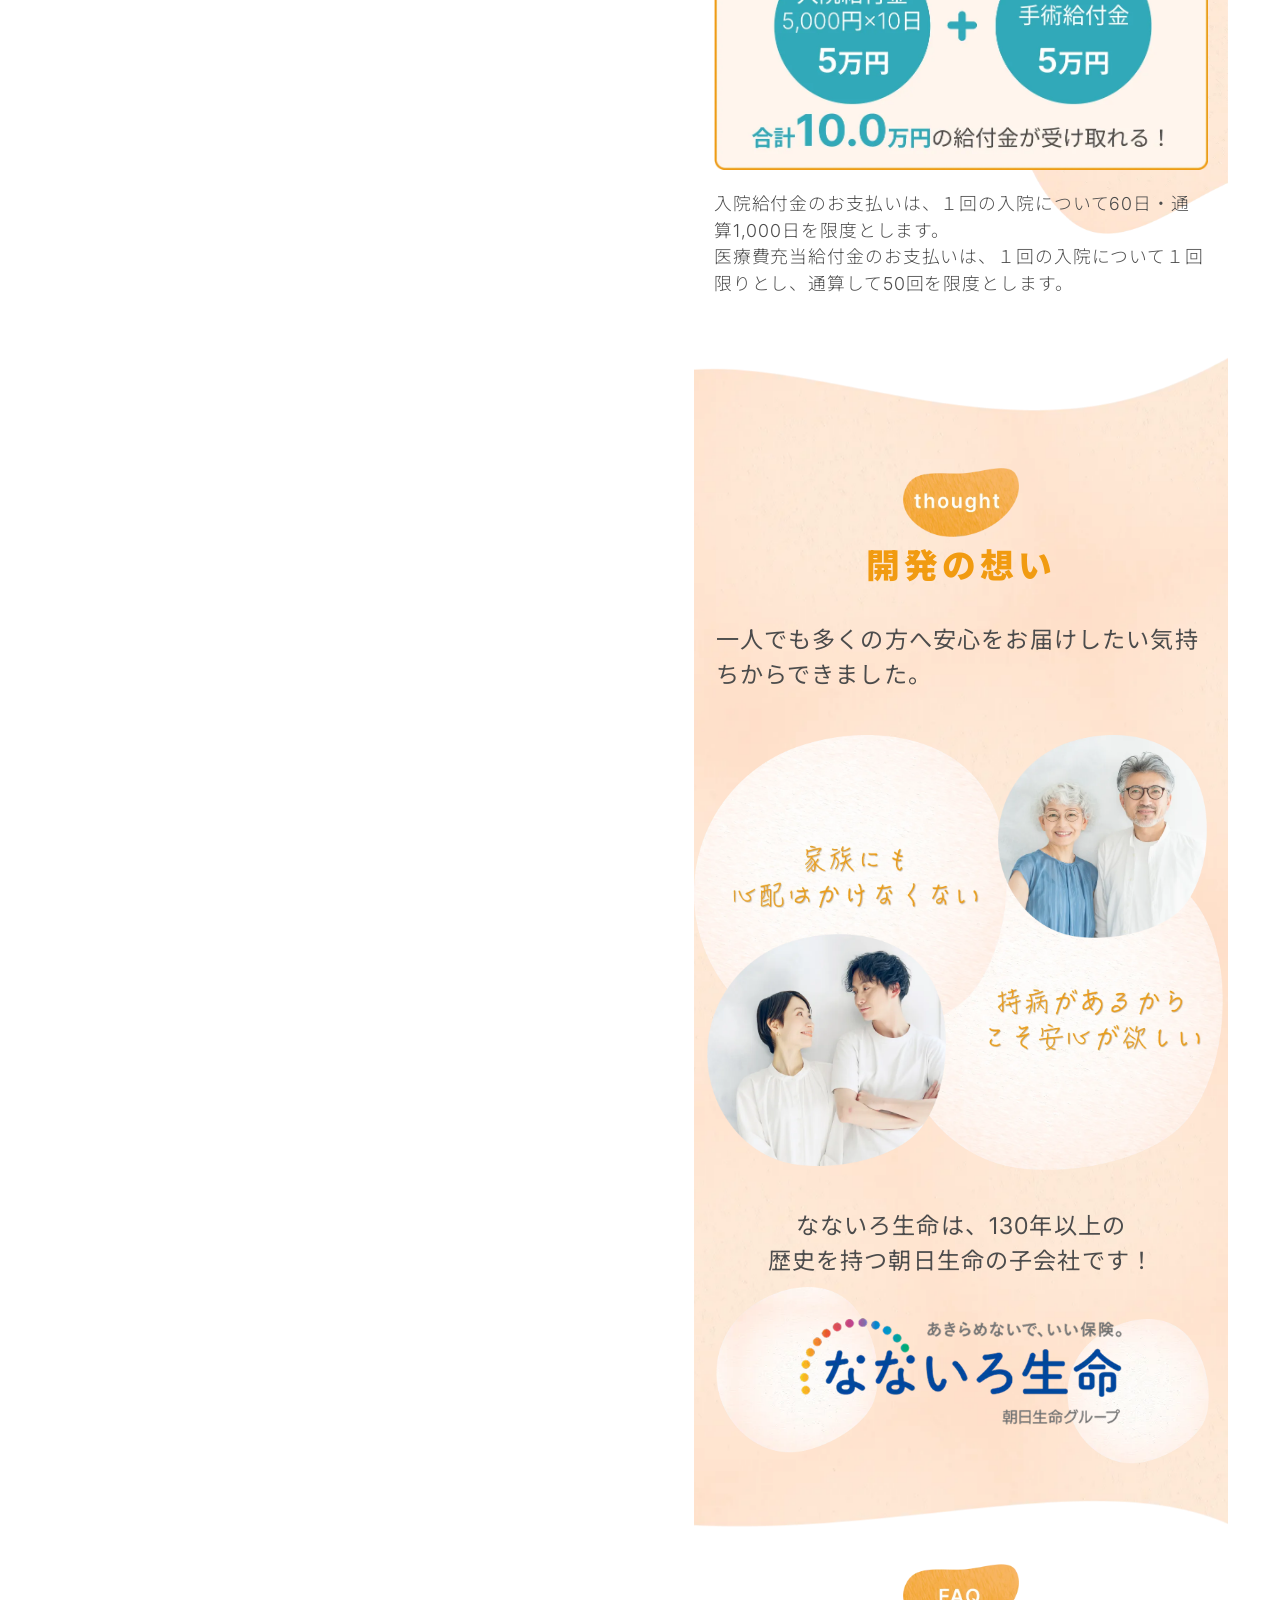
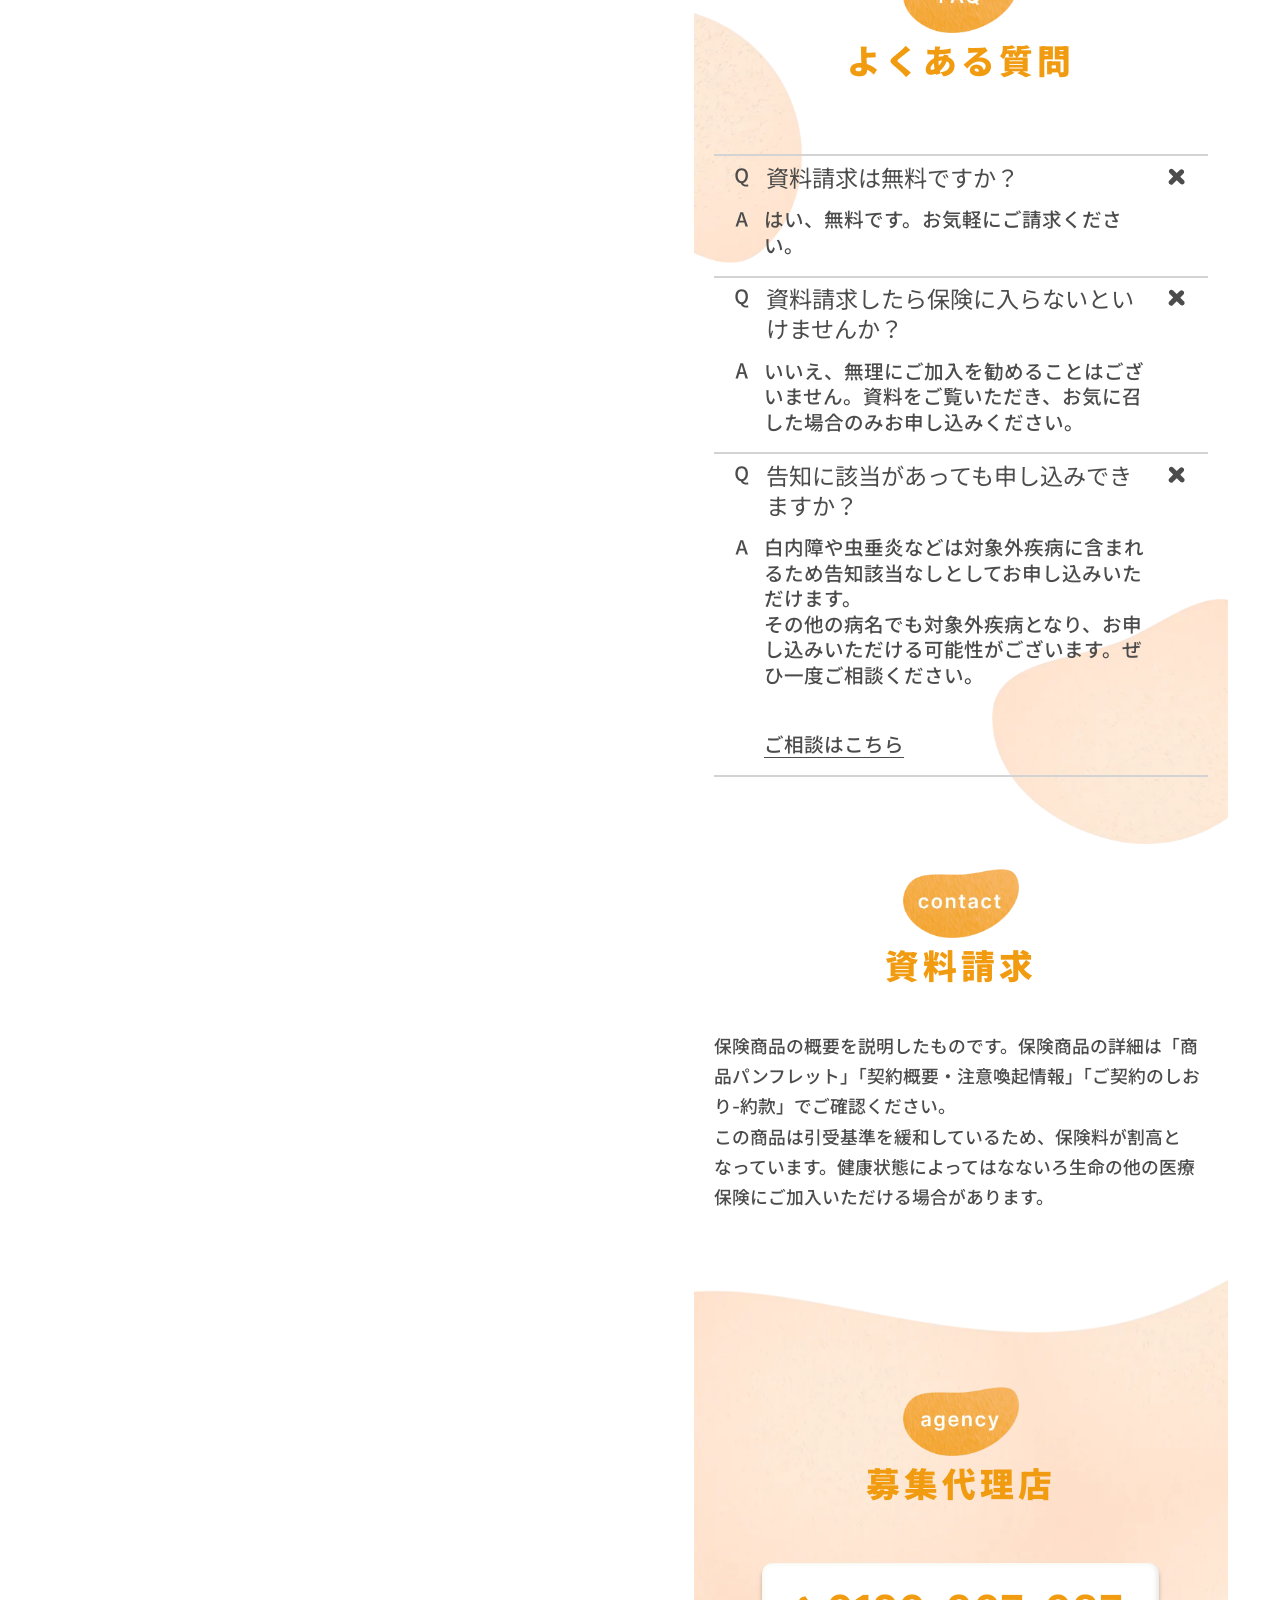
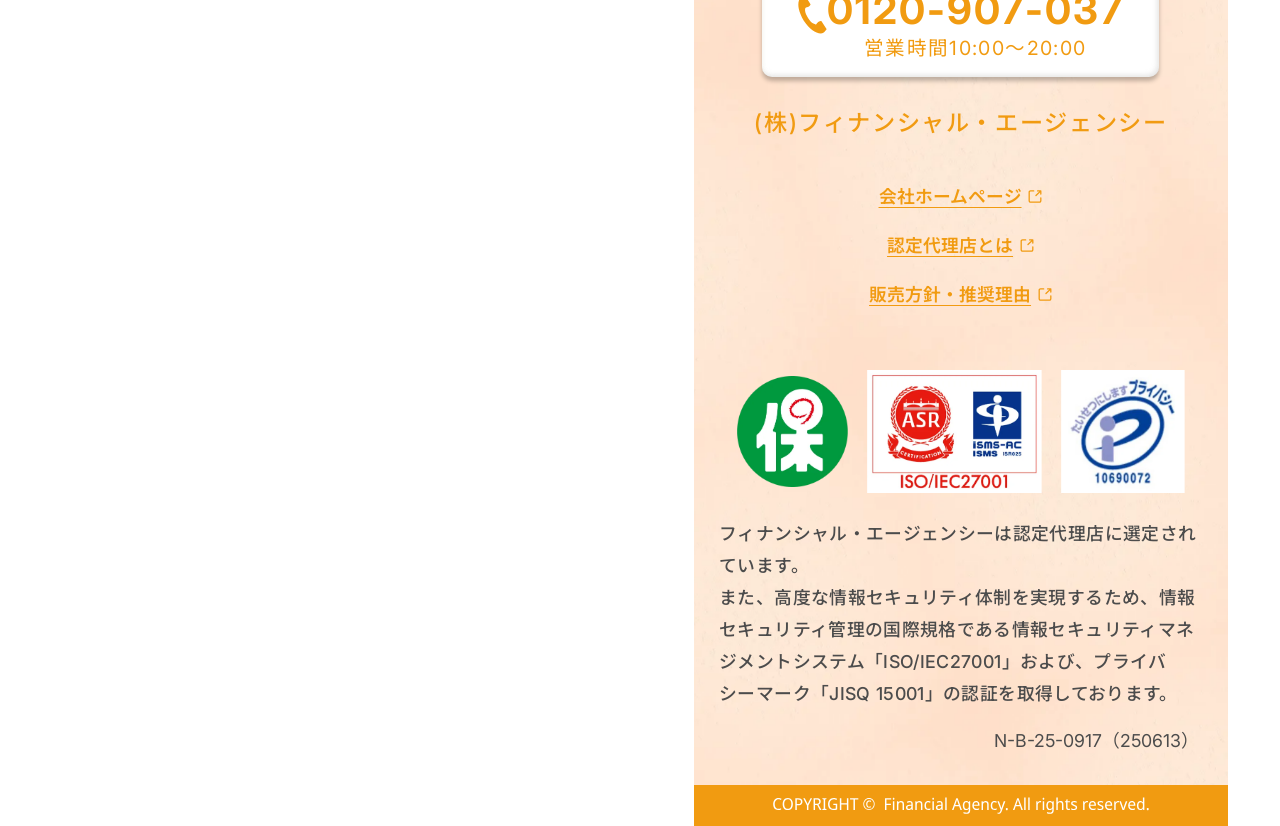
==== commit 956506eb: "deploy: 613ce9b6ed202a5a9ec8422c6d51434124f7f4a5" ====
--- a/index.html
+++ b/index.html
@@ -96,9 +96,7 @@
               <div class="l-nav__cta-button-outer">
                 <div class="l-nav__cta-button-inner">
                   <p class="l-nav__cta-button-text">
-                    資料請求
-                    <span class="l-nav__cta-button-text-small">は</span>
-                    こちら
+                    資料請求<span class="l-nav__cta-button-text-small">は</span>こちら
                   </p>
                   <div class="l-nav__cta-button-arrow">
                     <svg width="22" height="26" viewBox="0 0 22 26" fill="none" xmlns="http://www.w3.org/2000/svg">
@@ -232,8 +230,7 @@
               </li>
               <li class="l-point__list-item js-scrollin">
                 <p class="l-point__list-heading">
-                  日帰り入院でも
-                  <span class="l-point__list-heading-strong">一時金</span>
+                  日帰り入院でも<span class="l-point__list-heading-strong">一時金</span>
                 </p>
                 <p class="l-point__list-text">
                   一時金が最大15万円！<sup class="l-point__list-text-attention">*1</sup>一時金は日帰り入院<sup class="l-point__list-text-attention">*2</sup>から受け取れるから短い入院の時でも安心！
@@ -597,7 +594,7 @@
                 </a>
               </li>
               <li class="l-footer__link-list-item">
-                <a href="" target="_blank" rel="noopener" class="l-footer__link">
+                <a href="https://www.financial-agency.com/service/wp-content/uploads/2025/07/比較推奨販売に関する規程.pdf" target="_blank" rel="noopener" class="l-footer__link">
                   <span class="l-footer__link-text">販売方針・推奨理由</span>
                   <span class="l-footer__link-icon"><img src="images/footer_tab.svg" alt="別タブアイコン" width="33" height="32" /></span>
                 </a>
--- a/style.css
+++ b/style.css
@@ -337,7 +337,7 @@
   100% {
     opacity: 1;
     translate: 0;
-    rotate: 0;
+    rotate: 0deg;
   }
 }
 
